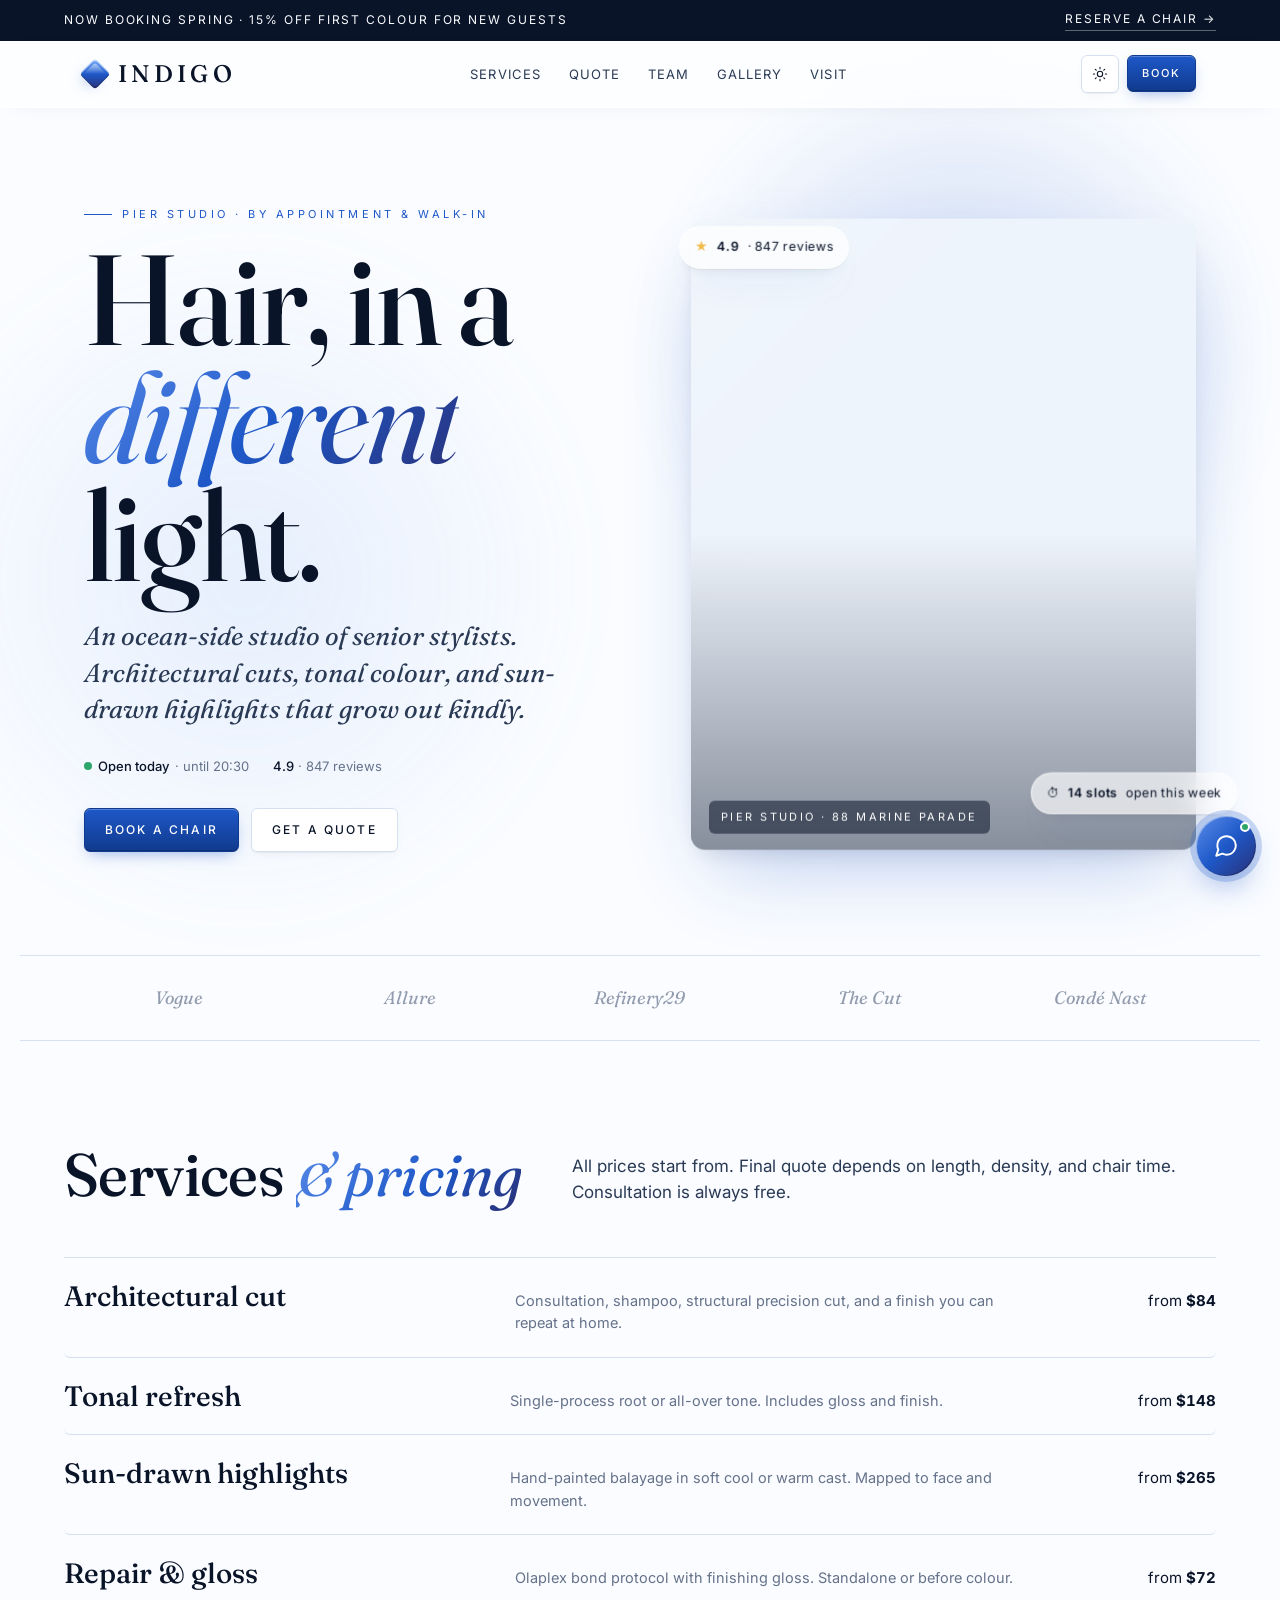
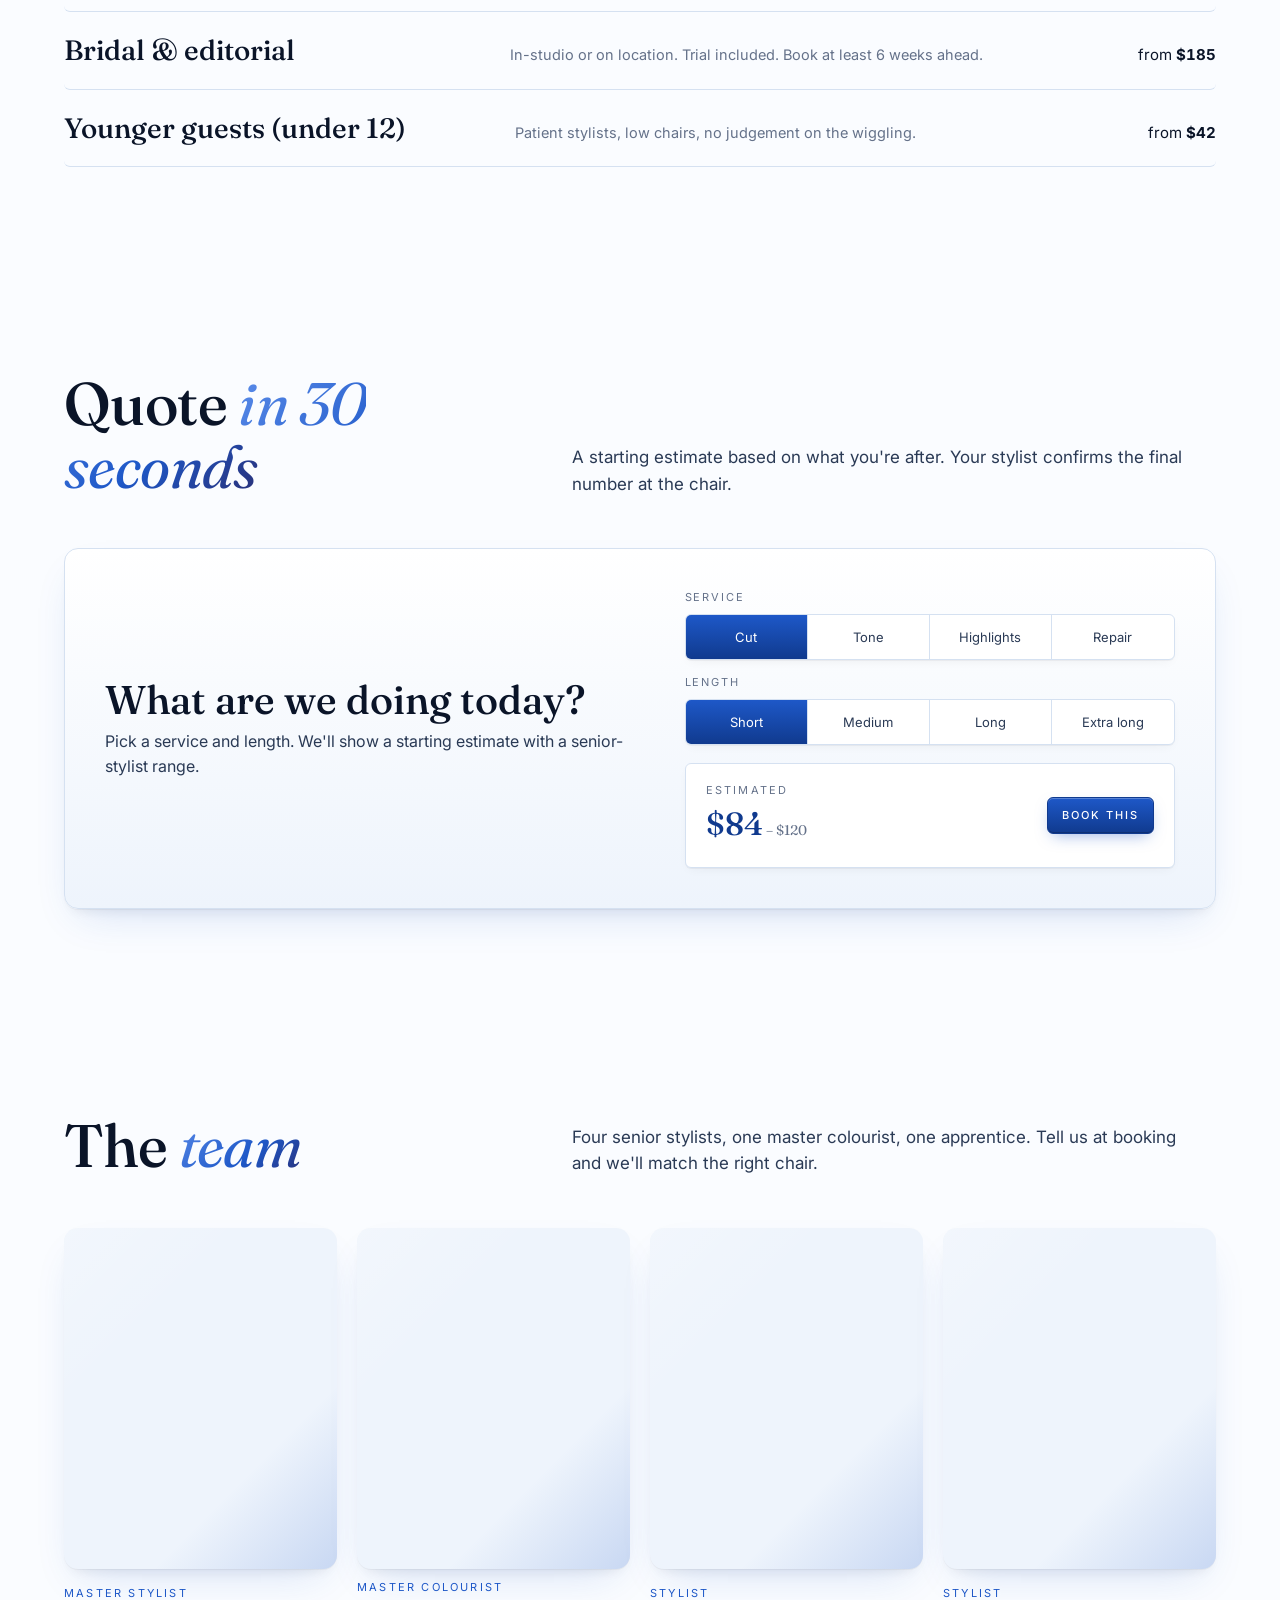
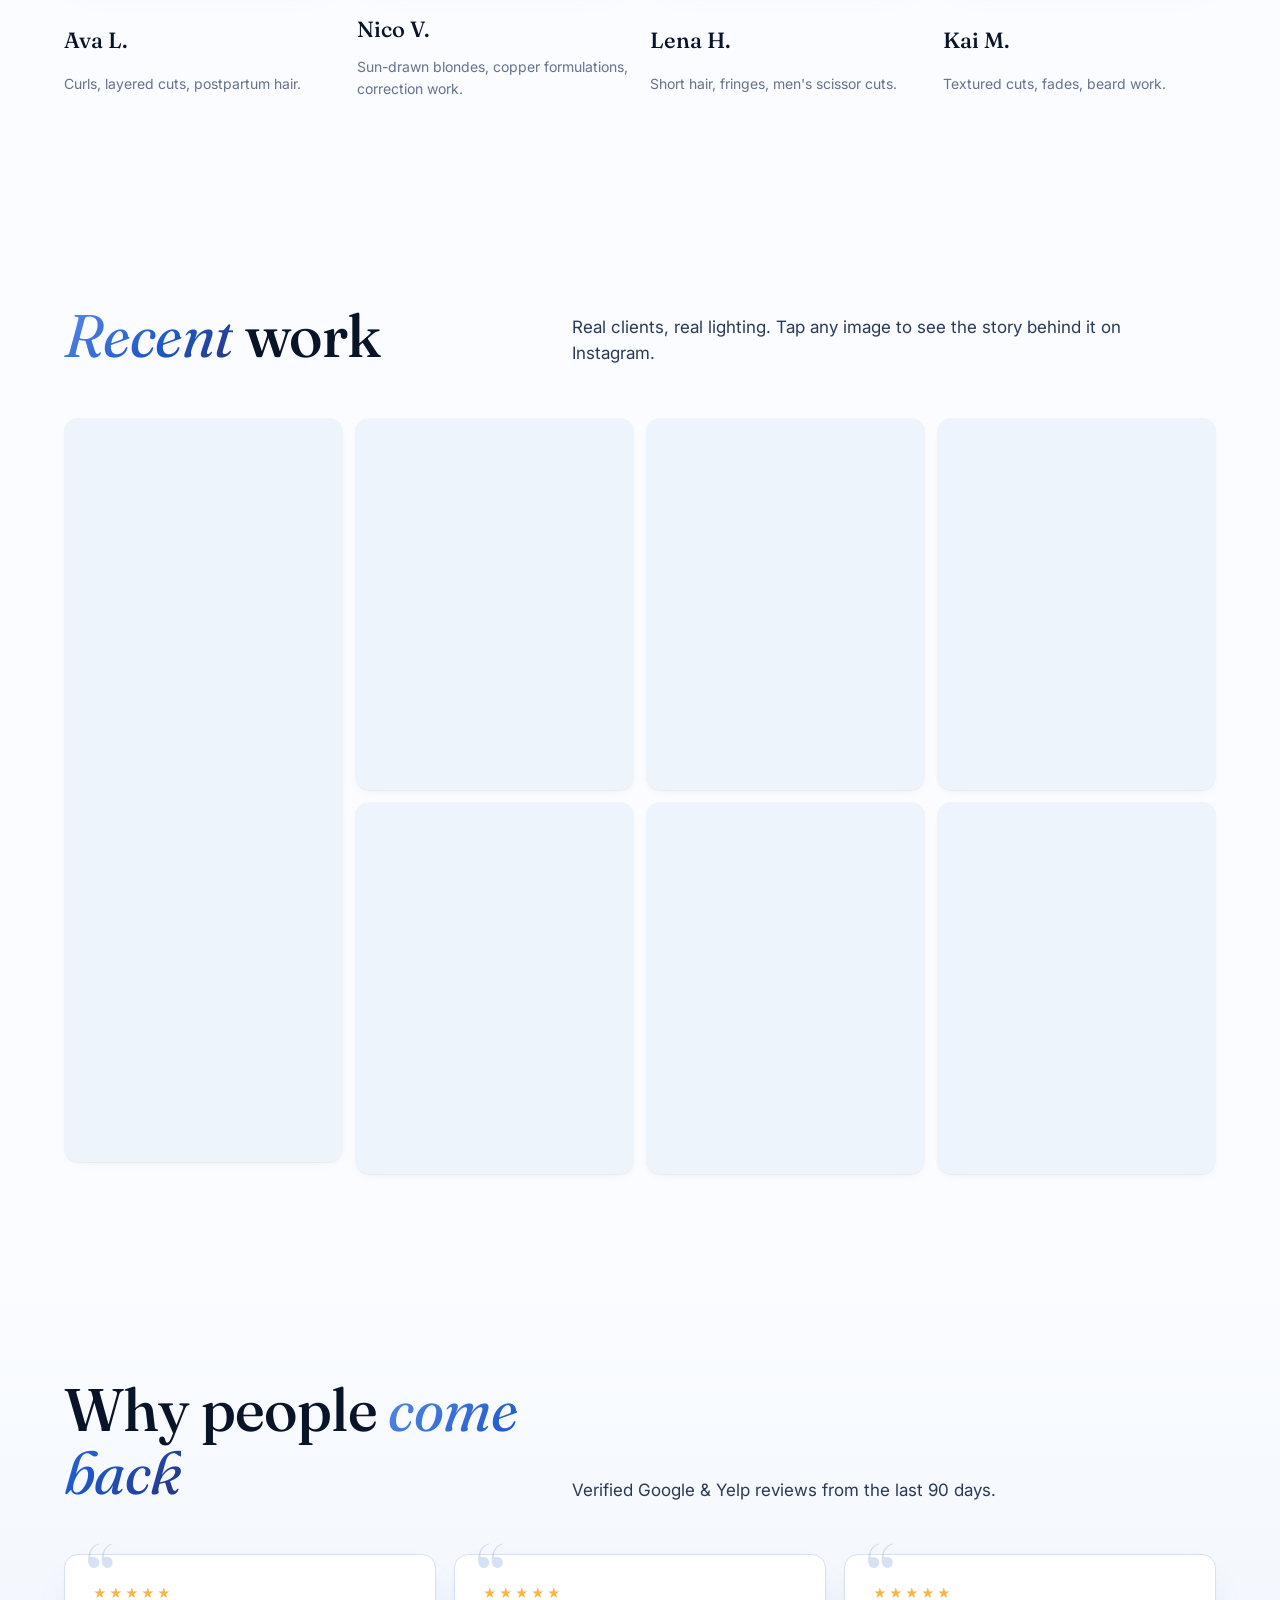
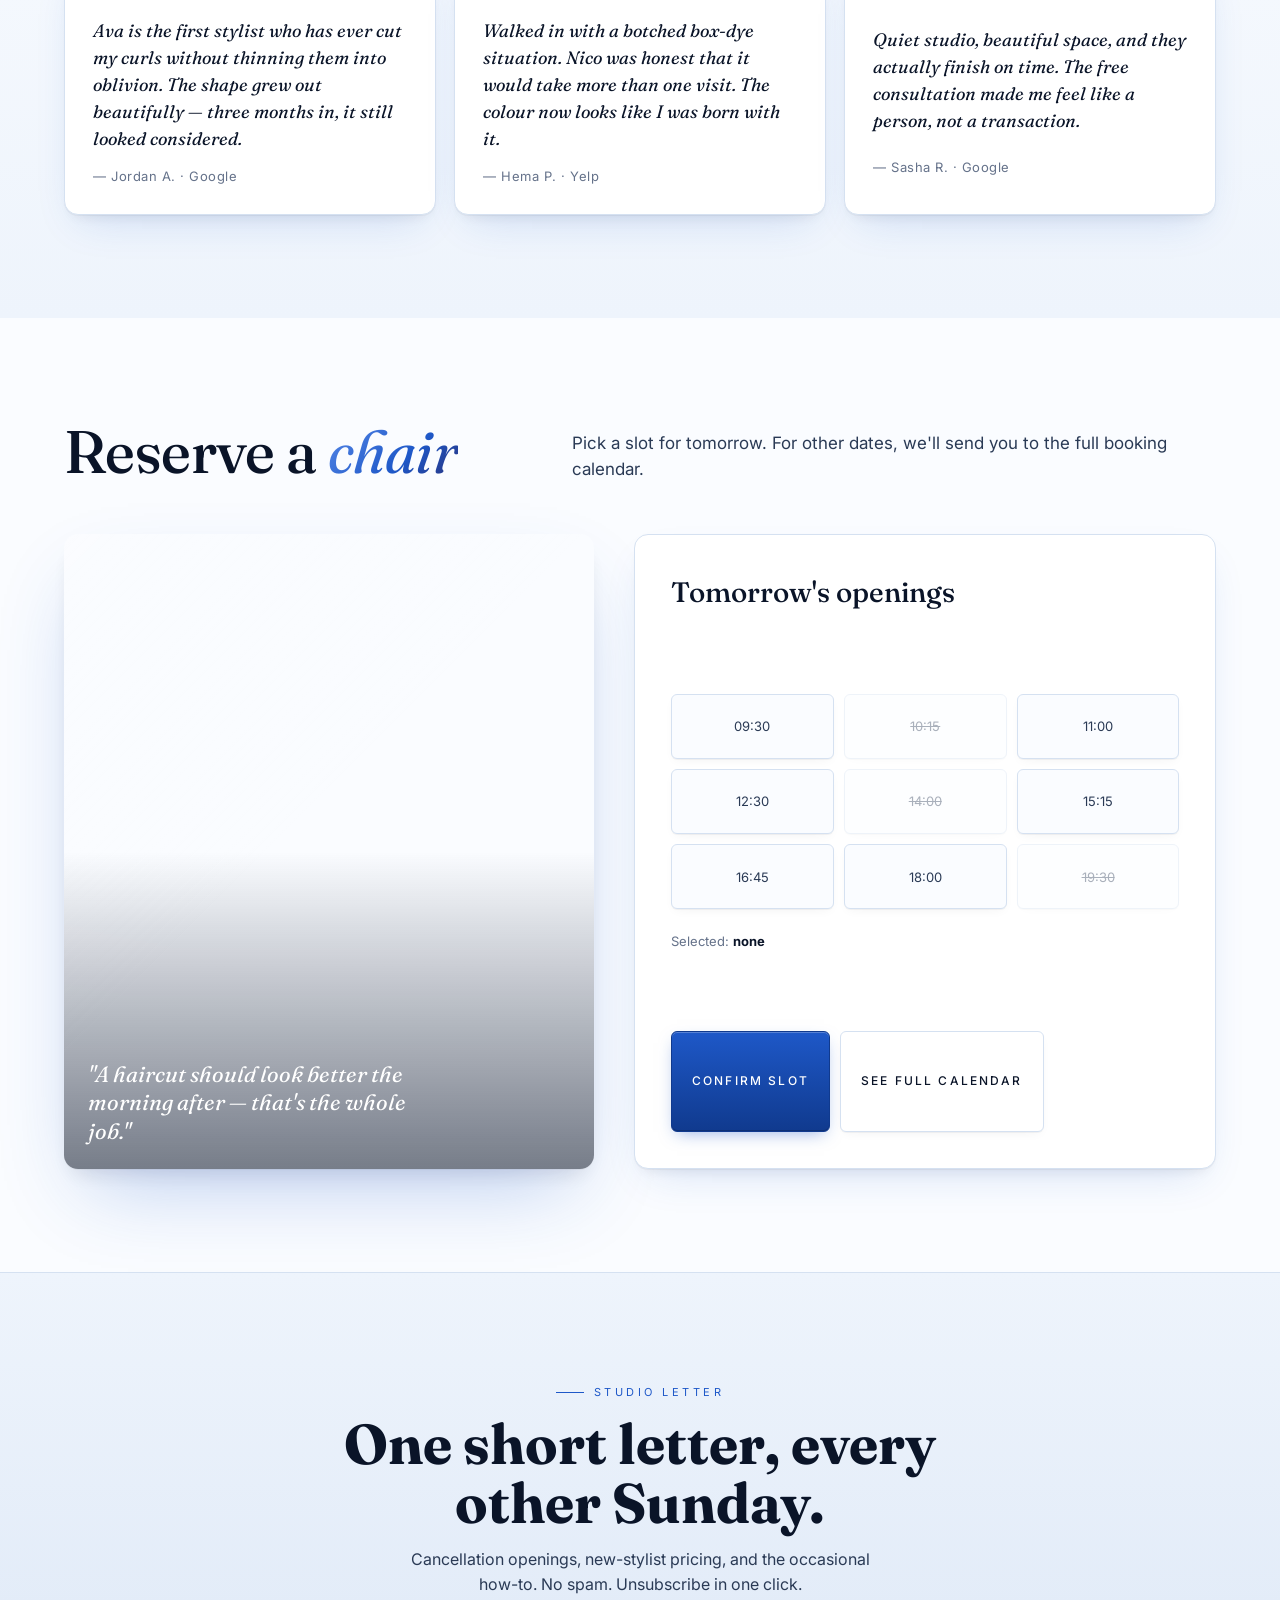
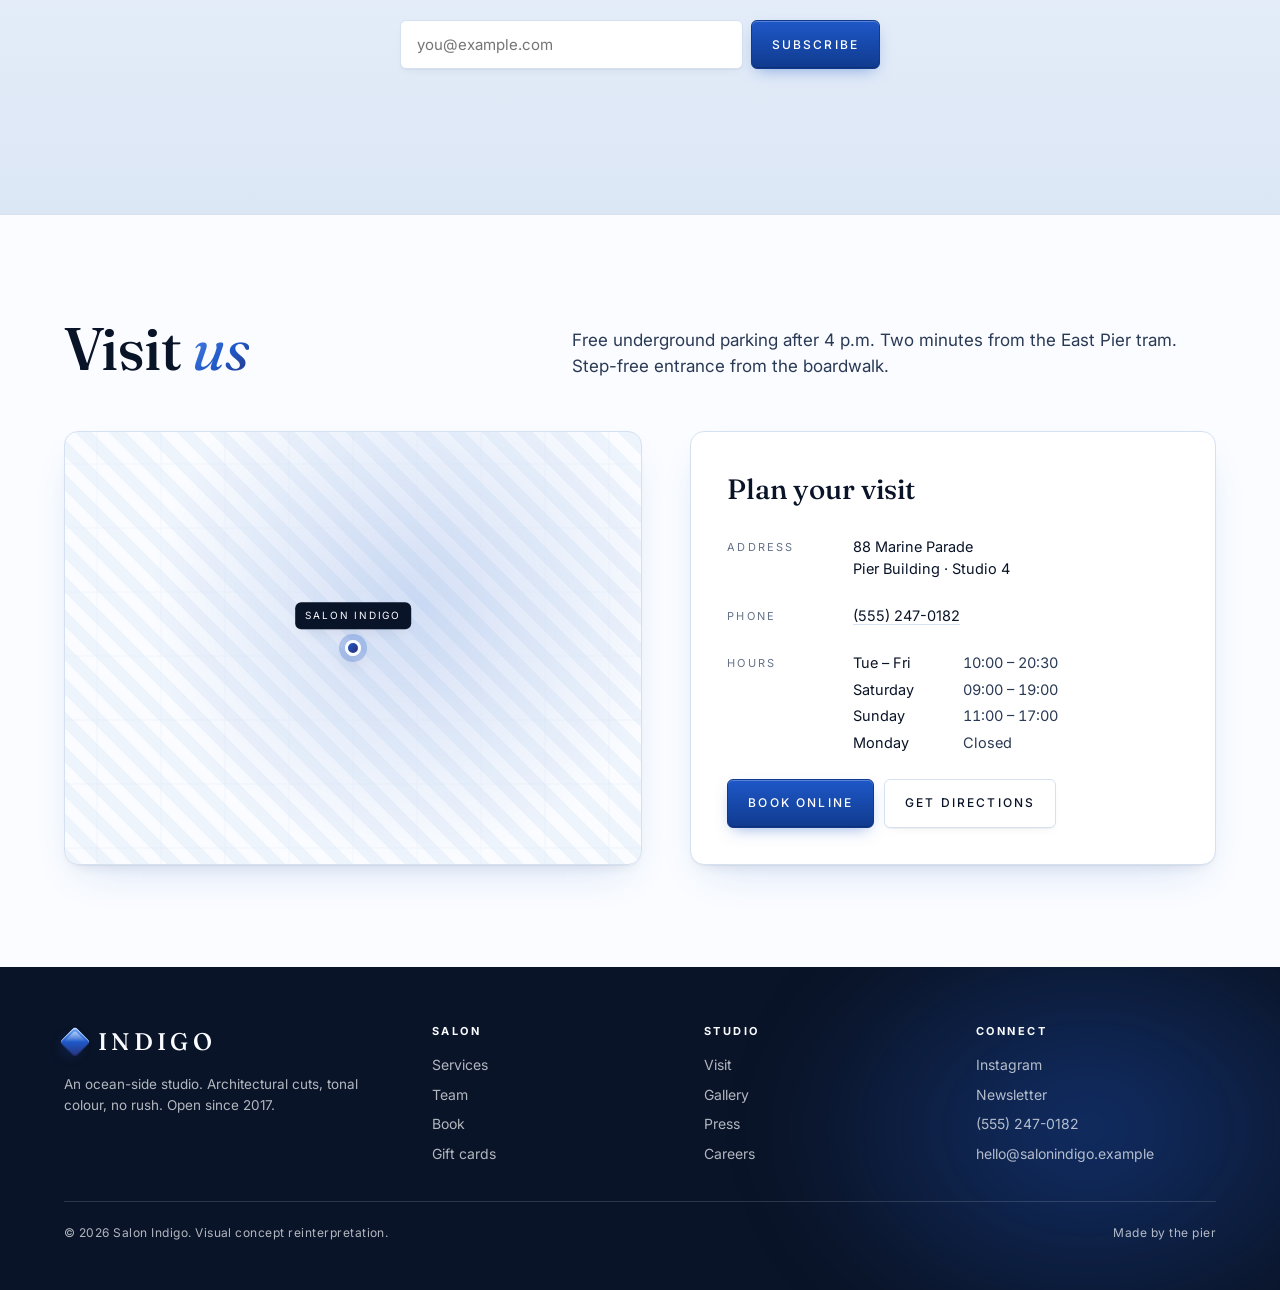
==== indigo.html @ 83c7841a "Add Salon Indigo white & blue theme with 3D effects New self-contained indigo.html with all-new cont" ====
<!doctype html>
<html lang="en" data-theme="light">
<head>
<meta charset="utf-8" />
<meta name="viewport" content="width=device-width,initial-scale=1,viewport-fit=cover" />
<meta name="theme-color" content="#FAFCFF" />
<title>Salon Indigo — Hair, in a different light</title>
<meta name="description" content="Salon Indigo. Architectural cuts, tonal colour, sun-drawn highlights. By the pier." />
<link rel="preconnect" href="https://fonts.googleapis.com">
<link rel="preconnect" href="https://fonts.gstatic.com" crossorigin>
<link href="https://fonts.googleapis.com/css2?family=Fraunces:ital,opsz,wght@0,9..144,400;0,9..144,500;0,9..144,600;1,9..144,400&family=Inter:wght@400;500;600&display=swap" rel="stylesheet">
<style>
  :root {
    --bg: #FAFCFF;
    --bg-2: #EEF4FC;
    --bg-3: #DCE7F6;
    --line: #D5E1F1;
    --ink: #0A1428;
    --ink-2: #2A3A55;
    --muted: #65728A;
    --blue: #1E58C8;
    --blue-2: #103A8E;
    --blue-soft: #C6D8F5;
    --indigo: #2A2F75;
    --surface: #FFFFFF;
    --glass: rgba(255,255,255,0.65);
    --glass-line: rgba(255,255,255,0.7);
    --shadow-1: 0 1px 0 rgba(10,20,40,0.04), 0 4px 12px -4px rgba(10,20,40,0.06);
    --shadow-2: 0 1px 0 rgba(10,20,40,0.04), 0 18px 40px -16px rgba(30,88,200,0.18), 0 8px 16px -8px rgba(10,20,40,0.10);
    --shadow-3: 0 1px 0 rgba(10,20,40,0.04), 0 36px 80px -24px rgba(30,88,200,0.30), 0 12px 24px -10px rgba(10,20,40,0.14);
    --radius: 6px;
    --radius-lg: 14px;
    --max: 1240px;
    --pad: clamp(20px, 5vw, 64px);
    --serif: "Fraunces", "Times New Roman", serif;
    --sans: "Inter", system-ui, -apple-system, "Segoe UI", sans-serif;
    --t-fast: 180ms cubic-bezier(.2,.7,.3,1);
    --t-med: 320ms cubic-bezier(.2,.7,.3,1);
    --t-slow: 600ms cubic-bezier(.2,.7,.3,1);
  }
  [data-theme="dark"] {
    --bg: #050912;
    --bg-2: #0B132A;
    --bg-3: #131F3F;
    --line: #1F2C4A;
    --ink: #EEF3FB;
    --ink-2: #B6C3DA;
    --muted: #7B89A6;
    --blue: #6FA0F2;
    --blue-2: #3A78D9;
    --blue-soft: #1D2C53;
    --indigo: #8E97D6;
    --surface: #0E1730;
    --glass: rgba(20,30,55,0.55);
    --glass-line: rgba(140,170,220,0.18);
    --shadow-2: 0 1px 0 rgba(0,0,0,0.5), 0 18px 40px -16px rgba(0,0,0,0.6);
    --shadow-3: 0 1px 0 rgba(0,0,0,0.5), 0 36px 80px -24px rgba(0,0,0,0.7);
  }
  * { box-sizing: border-box; }
  html { -webkit-text-size-adjust: 100%; scroll-behavior: smooth; }
  body {
    margin: 0;
    background: var(--bg);
    color: var(--ink);
    font-family: var(--sans);
    font-size: 16px;
    line-height: 1.55;
    -webkit-font-smoothing: antialiased;
    text-rendering: optimizeLegibility;
    transition: background var(--t-med), color var(--t-med);
    padding-bottom: env(safe-area-inset-bottom);
    overflow-x: clip;
  }
  img { max-width: 100%; display: block; }
  a { color: inherit; text-decoration: none; }
  button { font: inherit; cursor: pointer; }
  ::selection { background: var(--blue-soft); color: var(--ink); }

  /* —— Ambient blue glow background —— */
  body::before {
    content: "";
    position: fixed; inset: -10vh -10vw auto auto;
    width: 70vw; height: 70vw; max-width: 900px; max-height: 900px;
    background: radial-gradient(closest-side, rgba(30,88,200,0.22), transparent 70%);
    filter: blur(20px);
    z-index: -1;
    pointer-events: none;
    animation: float 18s ease-in-out infinite alternate;
  }
  body::after {
    content: "";
    position: fixed; left: -20vw; bottom: -20vh;
    width: 80vw; height: 80vw; max-width: 1000px; max-height: 1000px;
    background: radial-gradient(closest-side, rgba(110,160,242,0.14), transparent 70%);
    filter: blur(30px);
    z-index: -1;
    pointer-events: none;
    animation: float 24s ease-in-out infinite alternate-reverse;
  }
  @keyframes float {
    0%   { transform: translate3d(0,0,0) scale(1); }
    100% { transform: translate3d(-4vw, 4vh, 0) scale(1.08); }
  }

  /* —— Marquee bar —— */
  .bar {
    background: var(--ink); color: var(--bg);
    font-size: 12px; letter-spacing: 0.16em; text-transform: uppercase;
    padding: 10px var(--pad);
    display: flex; align-items: center; justify-content: space-between; gap: 16px;
  }
  .bar a { border-bottom: 1px solid color-mix(in oklab, var(--bg) 35%, transparent); padding-bottom: 1px; }
  .hide-sm { display: none; }
  @media (min-width: 720px) { .hide-sm { display: inline; } }

  /* —— Glass nav —— */
  .nav {
    position: sticky; top: 0; z-index: 60;
    background: var(--glass);
    backdrop-filter: saturate(160%) blur(16px);
    -webkit-backdrop-filter: saturate(160%) blur(16px);
    border-bottom: 1px solid var(--glass-line);
    box-shadow: 0 1px 0 rgba(255,255,255,0.4) inset, 0 4px 24px -16px rgba(10,20,40,0.18);
  }
  .nav-inner {
    max-width: var(--max); margin: 0 auto;
    padding: 14px var(--pad);
    display: flex; align-items: center; justify-content: space-between; gap: 16px;
  }
  .logo {
    display: inline-flex; align-items: center; gap: 12px;
    font-family: var(--serif);
    font-weight: 500;
    font-size: 24px;
    letter-spacing: 0.18em;
  }
  .logo .gem {
    width: 22px; height: 22px;
    border-radius: 4px;
    background:
      linear-gradient(135deg, #7AB0FF 0%, #1E58C8 50%, #2A2F75 100%);
    box-shadow:
      inset 1px 1px 0 rgba(255,255,255,0.6),
      inset -1px -1px 0 rgba(0,0,0,0.25),
      0 6px 14px -6px rgba(30,88,200,0.6);
    transform: rotate(45deg);
    position: relative;
  }
  .logo .gem::before {
    content: "";
    position: absolute; inset: 3px;
    border-radius: 2px;
    background: linear-gradient(135deg, rgba(255,255,255,0.55), transparent 50%);
  }
  .nav ul { display: none; list-style: none; gap: 28px; margin: 0; padding: 0; }
  .nav ul a {
    font-size: 13px; letter-spacing: 0.08em; text-transform: uppercase;
    color: var(--ink-2); padding: 4px 0;
    border-bottom: 1px solid transparent;
    transition: color var(--t-fast), border-color var(--t-fast);
  }
  .nav ul a:hover { color: var(--blue); border-bottom-color: var(--blue); }
  @media (min-width: 940px) { .nav ul { display: flex; } }
  .nav-actions { display: flex; align-items: center; gap: 8px; }

  .btn {
    position: relative;
    display: inline-flex; align-items: center; justify-content: center; gap: 8px;
    padding: 12px 20px;
    border: 1px solid var(--blue-2);
    background: linear-gradient(180deg, var(--blue) 0%, var(--blue-2) 100%);
    color: #fff;
    font-size: 12px; letter-spacing: 0.18em; text-transform: uppercase; font-weight: 500;
    border-radius: var(--radius);
    box-shadow:
      inset 0 1px 0 rgba(255,255,255,0.25),
      inset 0 -1px 0 rgba(0,0,0,0.18),
      0 6px 16px -6px rgba(30,88,200,0.5);
    transition: transform var(--t-fast), box-shadow var(--t-fast), background var(--t-fast);
    transform: translateZ(0);
  }
  .btn:hover {
    transform: translateY(-1px);
    box-shadow:
      inset 0 1px 0 rgba(255,255,255,0.3),
      inset 0 -1px 0 rgba(0,0,0,0.18),
      0 10px 22px -8px rgba(30,88,200,0.6);
  }
  .btn:active { transform: translateY(1px); box-shadow: inset 0 2px 4px rgba(0,0,0,0.18); }
  .btn.ghost {
    background: var(--surface); color: var(--ink);
    border-color: var(--line);
    box-shadow: var(--shadow-1);
  }
  .btn.ghost:hover { border-color: var(--blue); color: var(--blue); }
  .btn.small { padding: 9px 14px; font-size: 11px; }
  .btn.icon { padding: 9px; aspect-ratio: 1; min-width: 38px; }

  /* —— Hero —— */
  .hero {
    max-width: var(--max); margin: 0 auto;
    padding: clamp(36px, 7vw, 96px) var(--pad) clamp(56px, 8vw, 112px);
    display: grid; gap: clamp(24px, 4vw, 56px);
    grid-template-columns: 1fr;
    perspective: 1400px;
  }
  @media (min-width: 980px) { .hero { grid-template-columns: 1.1fr 1fr; align-items: end; } }
  .eyebrow {
    font-size: 11px; letter-spacing: 0.32em; text-transform: uppercase;
    color: var(--blue);
    display: inline-flex; align-items: center; gap: 10px;
  }
  .eyebrow::before { content: ""; width: 28px; height: 1px; background: var(--blue); }
  .h-title {
    font-family: var(--serif); font-weight: 500;
    font-size: clamp(54px, 10vw, 132px);
    line-height: 0.92; letter-spacing: -0.015em;
    margin: 18px 0 0;
  }
  .h-title em {
    font-style: italic; font-weight: 400;
    background: linear-gradient(135deg, #5C8DEA 0%, #1E58C8 50%, #2A2F75 100%);
    -webkit-background-clip: text; background-clip: text;
    color: transparent;
    font-variation-settings: "opsz" 144;
  }
  .h-lede {
    margin-top: 24px;
    font-family: var(--serif); font-style: italic;
    font-size: clamp(20px, 2.4vw, 26px);
    line-height: 1.4; color: var(--ink-2);
    max-width: 32ch;
  }
  .h-meta {
    margin-top: 28px;
    display: flex; flex-wrap: wrap; gap: 12px 24px;
    font-size: 13px; color: var(--muted);
  }
  .h-meta b { color: var(--ink); font-weight: 500; }
  .h-meta .live { display: inline-flex; align-items: center; gap: 6px; }
  .h-meta .live .pulse {
    width: 8px; height: 8px; border-radius: 50%; background: #2EA56B;
    animation: pulse 1.6s infinite;
  }
  @keyframes pulse { 0%{box-shadow:0 0 0 0 rgba(46,165,107,0.5);} 70%{box-shadow:0 0 0 10px rgba(46,165,107,0);} 100%{box-shadow:0 0 0 0 rgba(46,165,107,0);} }

  .h-cta { margin-top: 32px; display: flex; flex-wrap: wrap; gap: 12px; }

  /* Hero image: 3D parallax + tilt */
  .hero-stage {
    position: relative;
    transform-style: preserve-3d;
    will-change: transform;
  }
  .hero-image {
    aspect-ratio: 4/5;
    background:
      linear-gradient(180deg, transparent 50%, rgba(10,20,40,0.45) 100%),
      url("https://images.unsplash.com/photo-1616394584738-fc6e612e71b9?auto=format&fit=crop&w=1200&q=80") center/cover no-repeat,
      var(--bg-2);
    border-radius: var(--radius-lg);
    position: relative; overflow: hidden;
    box-shadow: var(--shadow-3);
    transform: translateZ(0);
  }
  .hero-image::after {
    content: "";
    position: absolute; inset: 0;
    background: linear-gradient(135deg, rgba(255,255,255,0.18) 0%, transparent 35%);
    pointer-events: none;
  }
  .hero-image .stamp {
    position: absolute; left: 18px; bottom: 16px;
    color: #fff;
    font-size: 11px; letter-spacing: 0.22em; text-transform: uppercase;
    background: rgba(10,20,40,0.55); padding: 8px 12px; border-radius: var(--radius);
    backdrop-filter: blur(6px); -webkit-backdrop-filter: blur(6px);
  }
  /* floating depth chips */
  .float-chip {
    position: absolute;
    padding: 10px 14px;
    border-radius: 999px;
    background: var(--glass);
    backdrop-filter: blur(14px); -webkit-backdrop-filter: blur(14px);
    border: 1px solid var(--glass-line);
    box-shadow: var(--shadow-2);
    font-size: 12px; letter-spacing: 0.04em; color: var(--ink);
    display: inline-flex; align-items: center; gap: 8px;
    transform: translateZ(60px);
  }
  .float-chip.tl { top: 18px; left: -14px; }
  .float-chip.br { bottom: 50px; right: -16px; }
  .float-chip .star { color: #F2B948; }
  .float-chip b { font-weight: 600; }

  /* —— Section —— */
  section { padding: clamp(64px, 8vw, 120px) var(--pad); }
  .section-head {
    max-width: var(--max); margin: 0 auto clamp(28px, 4vw, 56px);
    display: grid; gap: 16px;
  }
  @media (min-width: 880px) {
    .section-head { grid-template-columns: 1fr 1.4fr; align-items: end; gap: 48px; }
  }
  .section-title {
    font-family: var(--serif); font-weight: 500;
    font-size: clamp(34px, 5vw, 60px);
    line-height: 1.04; letter-spacing: -0.01em; margin: 0;
  }
  .section-title em {
    font-style: italic; font-weight: 400;
    background: linear-gradient(135deg, #5C8DEA, #1E58C8 60%, #2A2F75);
    -webkit-background-clip: text; background-clip: text; color: transparent;
  }
  .section-lede { color: var(--ink-2); font-size: 17px; max-width: 56ch; margin: 0; }

  /* —— Press —— */
  .press {
    max-width: var(--max); margin: 0 auto;
    padding: 28px var(--pad);
    display: grid; gap: 20px 40px;
    grid-template-columns: repeat(auto-fit, minmax(110px, 1fr));
    align-items: center;
    border-top: 1px solid var(--line);
    border-bottom: 1px solid var(--line);
    color: var(--muted);
    font-family: var(--serif);
    font-style: italic;
    font-size: 18px;
  }
  .press span { text-align: center; opacity: 0.7; }

  /* —— Services —— */
  .services-list {
    max-width: var(--max); margin: 0 auto;
    border-top: 1px solid var(--line);
  }
  .service {
    display: grid;
    grid-template-columns: 1fr auto;
    gap: 6px 24px;
    align-items: baseline;
    padding: 22px 0;
    border-bottom: 1px solid var(--line);
    transition: padding-left var(--t-med), background var(--t-med);
    border-radius: var(--radius);
  }
  .service:hover { padding-left: 16px; background: linear-gradient(90deg, var(--bg-2), transparent 60%); }
  @media (min-width: 720px) {
    .service { grid-template-columns: 1.4fr 2fr auto; }
  }
  .service-name {
    font-family: var(--serif);
    font-size: clamp(22px, 2.4vw, 28px);
    font-weight: 500; line-height: 1.15; margin: 0;
  }
  .service-desc { color: var(--muted); font-size: 14.5px; grid-column: 1 / -1; margin: 0; }
  @media (min-width: 720px) { .service-desc { grid-column: auto; max-width: 56ch; } }
  .service-price { font-feature-settings: "tnum" 1; font-size: 15px; white-space: nowrap; }
  .service-price small { color: var(--muted); font-weight: 400; }

  /* —— Estimator —— */
  .estimator {
    max-width: var(--max); margin: 0 auto;
    background: linear-gradient(180deg, var(--surface), var(--bg-2));
    border: 1px solid var(--line);
    border-radius: var(--radius-lg);
    padding: clamp(24px, 4vw, 40px);
    display: grid; gap: 24px;
    grid-template-columns: 1fr;
    box-shadow: var(--shadow-2);
    transform-style: preserve-3d;
  }
  @media (min-width: 880px) { .estimator { grid-template-columns: 1.1fr 1fr; align-items: center; gap: 40px; } }
  .estimator h3 {
    font-family: var(--serif); font-weight: 500;
    font-size: clamp(28px, 3.4vw, 40px); line-height: 1.05; margin: 0 0 8px;
  }
  .estimator p { color: var(--ink-2); margin: 0; }
  .est-form { display: grid; gap: 14px; }
  .field { display: grid; gap: 8px; }
  .field label { font-size: 11px; letter-spacing: 0.18em; text-transform: uppercase; color: var(--muted); }
  .seg {
    display: grid; grid-auto-flow: column; grid-auto-columns: 1fr;
    border: 1px solid var(--line); border-radius: var(--radius);
    overflow: hidden; background: var(--surface);
    box-shadow: var(--shadow-1);
  }
  .seg button {
    background: transparent; border: 0; padding: 12px 8px;
    font-size: 13px; color: var(--ink-2);
    border-right: 1px solid var(--line);
    transition: background var(--t-fast), color var(--t-fast);
  }
  .seg button:last-child { border-right: 0; }
  .seg button[aria-pressed="true"] {
    background: linear-gradient(180deg, var(--blue), var(--blue-2));
    color: #fff;
  }
  .est-out {
    background: var(--surface);
    border: 1px solid var(--line);
    border-radius: var(--radius);
    padding: 18px 20px;
    display: flex; align-items: center; justify-content: space-between; gap: 16px;
    margin-top: 4px;
    box-shadow: var(--shadow-1);
  }
  .est-out .label { font-size: 11px; letter-spacing: 0.2em; text-transform: uppercase; color: var(--muted); }
  .est-out .price { font-family: var(--serif); font-size: 32px; font-weight: 500; color: var(--blue-2); }
  .est-out .price small { font-size: 14px; color: var(--muted); font-weight: 400; }

  /* —— Team —— */
  .team-grid {
    max-width: var(--max); margin: 0 auto;
    display: grid; gap: 20px;
    grid-template-columns: repeat(auto-fit, minmax(220px, 1fr));
    perspective: 1200px;
  }
  .stylist {
    display: grid; gap: 10px;
    transform-style: preserve-3d;
    transition: transform var(--t-med);
  }
  .stylist-photo {
    aspect-ratio: 4/5;
    background-color: var(--bg-2);
    background-size: cover; background-position: center;
    border-radius: var(--radius-lg);
    box-shadow: var(--shadow-2);
    position: relative;
    overflow: hidden;
  }
  .stylist-photo::after {
    content: "";
    position: absolute; inset: 0;
    background: linear-gradient(135deg, rgba(255,255,255,0.25) 0%, transparent 30%, transparent 70%, rgba(30,88,200,0.18) 100%);
    pointer-events: none;
    transition: opacity var(--t-med);
  }
  .stylist:hover .stylist-photo { box-shadow: var(--shadow-3); }
  .stylist h3 { font-family: var(--serif); font-weight: 500; font-size: 22px; margin: 6px 0 0; }
  .stylist .role { color: var(--blue); font-size: 11px; letter-spacing: 0.2em; text-transform: uppercase; }
  .stylist p { color: var(--muted); font-size: 14px; margin: 0; }

  /* —— Gallery —— */
  .gallery {
    max-width: var(--max); margin: 0 auto;
    display: grid; gap: 12px;
    grid-template-columns: repeat(2, 1fr);
    perspective: 1200px;
  }
  @media (min-width: 720px) { .gallery { grid-template-columns: repeat(4, 1fr); } }
  .g-item {
    aspect-ratio: 3/4;
    background-color: var(--bg-2);
    background-size: cover; background-position: center;
    border-radius: var(--radius-lg);
    overflow: hidden;
    box-shadow: var(--shadow-1);
    transition: transform var(--t-med), box-shadow var(--t-med);
    position: relative;
  }
  .g-item::after {
    content: "";
    position: absolute; inset: 0;
    background: linear-gradient(180deg, transparent 60%, rgba(10,20,40,0.35) 100%);
    opacity: 0; transition: opacity var(--t-med);
  }
  .g-item:hover { transform: translateY(-4px) rotateX(2deg); box-shadow: var(--shadow-3); }
  .g-item:hover::after { opacity: 1; }
  .g-item.tall { grid-row: span 2; aspect-ratio: 3/8; }

  /* —— Reviews —— */
  .testimonials { background: linear-gradient(180deg, var(--bg) 0%, var(--bg-2) 100%); }
  .reviews {
    max-width: var(--max); margin: 0 auto;
    display: grid; gap: 18px;
    grid-template-columns: repeat(auto-fit, minmax(280px, 1fr));
    perspective: 1200px;
  }
  .review {
    background: var(--surface);
    border: 1px solid var(--line);
    padding: 28px;
    border-radius: var(--radius-lg);
    display: grid; gap: 14px;
    box-shadow: var(--shadow-2);
    position: relative;
    transform-style: preserve-3d;
    transition: transform var(--t-med), box-shadow var(--t-med);
  }
  .review::before {
    content: "“";
    position: absolute; top: -20px; left: 22px;
    font-family: var(--serif);
    font-size: 100px; line-height: 1;
    color: var(--blue); opacity: 0.18;
  }
  .review:hover { transform: translateY(-4px); box-shadow: var(--shadow-3); }
  .review .stars { color: #F2B948; letter-spacing: 2px; font-size: 13px; }
  .review blockquote {
    font-family: var(--serif); font-style: italic;
    font-size: 18px; line-height: 1.5;
    margin: 0; color: var(--ink);
  }
  .review cite { color: var(--muted); font-style: normal; font-size: 13px; letter-spacing: 0.04em; }

  /* —— Booking —— */
  .booking {
    max-width: var(--max); margin: 0 auto;
    display: grid; gap: clamp(24px, 4vw, 40px);
    grid-template-columns: 1fr;
    perspective: 1200px;
  }
  @media (min-width: 880px) { .booking { grid-template-columns: 1fr 1.1fr; } }
  .booking-card { background: var(--surface); border: 1px solid var(--line); border-radius: var(--radius-lg); }
  .booking-image {
    aspect-ratio: 5/6;
    background:
      linear-gradient(180deg, transparent 50%, rgba(10,20,40,0.55) 100%),
      url("https://images.unsplash.com/photo-1633681926022-84c23e8cb2d6?auto=format&fit=crop&w=1000&q=80") center/cover no-repeat;
    display: flex; align-items: flex-end; padding: 24px; color: #fff;
    border-radius: var(--radius-lg);
    box-shadow: var(--shadow-3);
    position: relative;
    overflow: hidden;
  }
  .booking-image::after {
    content: "";
    position: absolute; inset: 0;
    background: linear-gradient(135deg, rgba(255,255,255,0.18), transparent 45%);
    pointer-events: none;
  }
  .booking-image em {
    font-family: var(--serif);
    font-size: 22px; line-height: 1.3;
    font-style: italic;
    max-width: 24ch;
    position: relative;
  }
  .booking-card { padding: clamp(24px, 4vw, 36px); display: grid; gap: 22px; box-shadow: var(--shadow-2); }
  .booking-card h3 { font-family: var(--serif); font-weight: 500; font-size: 28px; margin: 0; }
  .slots { display: grid; gap: 10px; grid-template-columns: repeat(3, 1fr); }
  .slot {
    border: 1px solid var(--line);
    background: var(--bg);
    padding: 12px 8px;
    font-size: 13px;
    border-radius: var(--radius);
    text-align: center;
    color: var(--ink-2);
    transition: background var(--t-fast), color var(--t-fast), border-color var(--t-fast), transform var(--t-fast);
    box-shadow: var(--shadow-1);
  }
  .slot:not(:disabled):hover { transform: translateY(-1px); border-color: var(--blue); color: var(--blue); }
  .slot[aria-pressed="true"] {
    background: linear-gradient(180deg, var(--blue), var(--blue-2));
    color: #fff; border-color: var(--blue-2);
    box-shadow: 0 8px 18px -8px rgba(30,88,200,0.5);
  }
  .slot:disabled { opacity: 0.4; cursor: not-allowed; text-decoration: line-through; }

  /* —— Newsletter —— */
  .newsletter {
    background: linear-gradient(180deg, var(--bg-2), var(--bg-3));
    border-top: 1px solid var(--line);
    border-bottom: 1px solid var(--line);
  }
  .nl-inner { max-width: 720px; margin: 0 auto; text-align: center; }
  .nl-inner h2 {
    font-family: var(--serif);
    font-size: clamp(34px, 5vw, 56px);
    line-height: 1.05;
    margin: 0 auto 14px;
    max-width: 18ch;
  }
  .nl-inner p { color: var(--ink-2); margin: 0 auto 24px; max-width: 48ch; }
  .nl-form { display: grid; gap: 8px; grid-template-columns: 1fr; max-width: 480px; margin: 0 auto; }
  @media (min-width: 600px) { .nl-form { grid-template-columns: 1fr auto; } }
  .nl-form input {
    background: var(--surface);
    border: 1px solid var(--line); color: var(--ink);
    padding: 14px 16px; border-radius: var(--radius);
    font-size: 15px; font-family: inherit;
    box-shadow: var(--shadow-1);
  }
  .nl-form input:focus { outline: 2px solid var(--blue); outline-offset: 2px; border-color: var(--blue); }
  .nl-msg { font-size: 13px; color: var(--muted); margin-top: 10px; min-height: 1.4em; }
  .nl-msg.ok { color: #2EA56B; }
  .nl-msg.err { color: #C7464F; }

  /* —— Visit —— */
  .visit-grid {
    max-width: var(--max); margin: 0 auto;
    display: grid; gap: clamp(24px, 4vw, 48px);
    grid-template-columns: 1fr;
  }
  @media (min-width: 880px) { .visit-grid { grid-template-columns: 1.1fr 1fr; } }
  .map {
    aspect-ratio: 4/3;
    background:
      radial-gradient(circle at 60% 40%, color-mix(in oklab, var(--blue) 18%, transparent), transparent 60%),
      repeating-linear-gradient(45deg, var(--bg-2) 0 12px, var(--bg) 12px 24px);
    border: 1px solid var(--line);
    border-radius: var(--radius-lg);
    position: relative; overflow: hidden;
    box-shadow: var(--shadow-2);
  }
  .map::before {
    content: ""; position: absolute; inset: 0;
    background-image: linear-gradient(transparent 49%, var(--line) 50%, transparent 51%),
                      linear-gradient(90deg, transparent 49%, var(--line) 50%, transparent 51%);
    background-size: 64px 64px; opacity: 0.5;
  }
  .map .pin {
    position: absolute; left: 50%; top: 50%;
    width: 16px; height: 16px;
    background: linear-gradient(135deg, var(--blue), var(--indigo));
    border: 3px solid var(--bg);
    border-radius: 50%;
    transform: translate(-50%, -50%);
    box-shadow: 0 0 0 6px color-mix(in oklab, var(--blue) 25%, transparent), 0 8px 18px -4px rgba(10,20,40,0.4);
  }
  .map .label {
    position: absolute; left: 50%; top: 50%;
    transform: translate(-50%, calc(-50% - 32px));
    background: var(--ink); color: var(--bg);
    padding: 6px 10px;
    font-size: 10px; letter-spacing: 0.18em; text-transform: uppercase;
    border-radius: var(--radius);
    white-space: nowrap;
    box-shadow: var(--shadow-2);
  }
  .info-card {
    background: var(--surface);
    border: 1px solid var(--line);
    border-radius: var(--radius-lg);
    padding: clamp(24px, 4vw, 36px);
    display: grid; gap: 20px;
    box-shadow: var(--shadow-2);
  }
  .info-card h3 { font-family: var(--serif); font-weight: 500; font-size: 28px; margin: 0; }
  .info-row { display: grid; grid-template-columns: 110px 1fr; gap: 16px; align-items: start; font-size: 14.5px; margin: 0; }
  .info-row dt { color: var(--muted); font-size: 11px; letter-spacing: 0.2em; text-transform: uppercase; padding-top: 3px; }
  .info-row dd { margin: 0; color: var(--ink); }
  .hours { display: grid; gap: 4px; font-variant-numeric: tabular-nums; }
  .hours div { display: grid; grid-template-columns: 110px 1fr; }
  .hours span:last-child { color: var(--ink-2); }
  .actions { display: flex; flex-wrap: wrap; gap: 10px; }

  /* —— Footer —— */
  footer {
    background: var(--ink);
    color: color-mix(in oklab, var(--bg) 70%, transparent);
    padding: 56px var(--pad) calc(96px + env(safe-area-inset-bottom));
    position: relative;
    overflow: hidden;
  }
  footer::before {
    content: "";
    position: absolute; top: -50%; right: -20%;
    width: 70%; height: 200%;
    background: radial-gradient(closest-side, rgba(30,88,200,0.4), transparent 70%);
    filter: blur(40px);
    pointer-events: none;
  }
  @media (min-width: 940px) { footer { padding-bottom: 48px; } }
  .foot-inner { max-width: var(--max); margin: 0 auto; display: grid; gap: 32px; grid-template-columns: 1fr; position: relative; }
  @media (min-width: 720px) { .foot-inner { grid-template-columns: 1.4fr 1fr 1fr 1fr; } }
  footer h4 { color: var(--bg); font-size: 11px; letter-spacing: 0.22em; text-transform: uppercase; margin: 0 0 14px; }
  footer ul { list-style: none; padding: 0; margin: 0; display: grid; gap: 8px; font-size: 14px; }
  footer a:hover { color: var(--bg); }
  .foot-brand .logo { color: var(--bg); }
  .foot-bottom {
    max-width: var(--max); margin: 36px auto 0;
    padding-top: 22px;
    border-top: 1px solid color-mix(in oklab, var(--bg) 14%, transparent);
    display: flex; justify-content: space-between; flex-wrap: wrap; gap: 12px;
    font-size: 12px; letter-spacing: 0.04em;
    position: relative;
  }

  /* —— Mobile bottom bar —— */
  .mob-bar {
    position: fixed; left: 0; right: 0; bottom: 0; z-index: 50;
    display: grid; grid-template-columns: 1fr 1fr 1fr;
    background: var(--glass);
    backdrop-filter: blur(16px);
    -webkit-backdrop-filter: blur(16px);
    border-top: 1px solid var(--glass-line);
    padding-bottom: env(safe-area-inset-bottom);
    box-shadow: 0 -10px 30px -10px rgba(10,20,40,0.18);
  }
  .mob-bar a {
    text-align: center; padding: 12px 4px;
    font-size: 11px; letter-spacing: 0.14em; text-transform: uppercase;
    color: var(--ink-2);
    border-right: 1px solid var(--line);
  }
  .mob-bar a:last-child {
    border-right: 0; color: #fff;
    background: linear-gradient(180deg, var(--blue), var(--blue-2));
    font-weight: 500;
  }
  @media (min-width: 940px) { .mob-bar { display: none; } }

  /* —— Chat widget —— */
  .chat-fab {
    position: fixed; right: 18px; bottom: calc(72px + env(safe-area-inset-bottom)); z-index: 70;
    width: 60px; height: 60px; border-radius: 50%;
    background: linear-gradient(135deg, #5C8DEA 0%, #1E58C8 50%, #2A2F75 100%);
    color: #fff; border: 0;
    box-shadow:
      inset 1px 1px 0 rgba(255,255,255,0.4),
      inset -1px -1px 0 rgba(0,0,0,0.2),
      0 16px 32px -10px rgba(30,88,200,0.55),
      0 0 0 6px color-mix(in oklab, var(--blue) 22%, transparent);
    display: grid; place-items: center;
    transition: transform var(--t-fast);
  }
  @media (min-width: 940px) { .chat-fab { bottom: 24px; right: 24px; } }
  .chat-fab:hover { transform: translateY(-2px) scale(1.04); }
  .chat-fab:active { transform: translateY(1px) scale(0.98); }
  .chat-fab svg { width: 26px; height: 26px; }
  .chat-fab .dot {
    position: absolute; top: 6px; right: 6px;
    width: 10px; height: 10px; background: #2EA56B;
    border-radius: 50%; border: 2px solid var(--surface);
  }
  .chat-panel {
    position: fixed; right: 16px; bottom: calc(140px + env(safe-area-inset-bottom)); z-index: 80;
    width: min(360px, calc(100vw - 32px));
    max-height: min(70vh, calc(100vh - 200px));
    background: var(--surface);
    border: 1px solid var(--line);
    border-radius: 16px;
    box-shadow: var(--shadow-3);
    display: none;
    grid-template-rows: auto 1fr auto auto;
    overflow: hidden;
  }
  @media (min-width: 940px) { .chat-panel { bottom: 96px; right: 24px; } }
  .chat-panel.open { display: grid; animation: slidein .25s ease; }
  @keyframes slidein { from { opacity: 0; transform: translateY(8px); } to { opacity: 1; transform: none; } }
  .chat-head {
    background: linear-gradient(135deg, var(--blue-2), var(--indigo));
    color: #fff;
    padding: 14px 16px;
    display: flex; align-items: center; gap: 10px;
  }
  .chat-head .avatar {
    width: 32px; height: 32px; border-radius: 50%;
    background: rgba(255,255,255,0.2);
    backdrop-filter: blur(8px);
    display: grid; place-items: center;
    font-family: var(--serif); font-weight: 500;
  }
  .chat-head .who { display: grid; gap: 2px; }
  .chat-head .who b { font-weight: 500; font-size: 14px; letter-spacing: 0.04em; }
  .chat-head .who small { font-size: 11px; opacity: 0.8; display: inline-flex; align-items: center; gap: 6px; }
  .chat-head .who small::before { content: ""; width: 7px; height: 7px; border-radius: 50%; background: #5BE3A0; }
  .chat-close { margin-left: auto; background: transparent; border: 0; color: #fff; opacity: 0.7; font-size: 22px; line-height: 1; padding: 4px; }
  .chat-body { padding: 16px; display: grid; gap: 10px; overflow-y: auto; background: var(--bg); align-content: start; }
  .msg { max-width: 80%; padding: 10px 14px; border-radius: 14px; font-size: 14px; line-height: 1.45; animation: pop .18s ease; }
  @keyframes pop { from { opacity: 0; transform: translateY(4px); } to { opacity: 1; transform: none; } }
  .msg.bot { background: var(--surface); border: 1px solid var(--line); border-bottom-left-radius: 4px; box-shadow: var(--shadow-1); }
  .msg.user {
    background: linear-gradient(180deg, var(--blue), var(--blue-2));
    color: #fff; justify-self: end; border-bottom-right-radius: 4px;
  }
  .msg a { text-decoration: underline; }
  .chips { display: flex; flex-wrap: wrap; gap: 6px; padding: 0 16px 12px; }
  .chip {
    background: var(--surface); border: 1px solid var(--line);
    padding: 7px 11px; border-radius: 999px;
    font-size: 12px; color: var(--ink-2);
    box-shadow: var(--shadow-1);
  }
  .chip:hover { background: var(--blue); color: #fff; border-color: var(--blue-2); }
  .chat-input { display: grid; grid-template-columns: 1fr auto; gap: 8px; padding: 12px; border-top: 1px solid var(--line); background: var(--surface); }
  .chat-input input { border: 1px solid var(--line); background: var(--bg); padding: 10px 12px; border-radius: 999px; font-size: 14px; color: var(--ink); font-family: inherit; }
  .chat-input input:focus { outline: 2px solid var(--blue); outline-offset: 1px; border-color: var(--blue); }
  .chat-send { width: 40px; height: 40px; border-radius: 50%; background: linear-gradient(135deg, var(--blue), var(--indigo)); color: #fff; border: 0; display: grid; place-items: center; box-shadow: 0 6px 14px -4px rgba(30,88,200,0.5); }
  .chat-send svg { width: 16px; height: 16px; }
  .typing { color: var(--muted); font-size: 12px; padding: 4px 16px; }
  .typing span { display: inline-block; width: 4px; height: 4px; background: var(--muted); border-radius: 50%; margin-right: 3px; animation: bounce 1.2s infinite; }
  .typing span:nth-child(2) { animation-delay: 0.15s; }
  .typing span:nth-child(3) { animation-delay: 0.3s; }
  @keyframes bounce { 0%,80%,100% { transform: translateY(0); opacity: 0.4; } 40% { transform: translateY(-4px); opacity: 1; } }

  /* —— 3D tilt cards —— */
  .tilt { transform-style: preserve-3d; transition: transform var(--t-fast); will-change: transform; }
  @media (prefers-reduced-motion: reduce) { .tilt { transition: none !important; transform: none !important; } }

  /* —— Reveal —— */
  @media (prefers-reduced-motion: no-preference) {
    .reveal { opacity: 0; transform: translateY(14px); transition: opacity 600ms ease, transform 600ms ease; }
    .reveal.in { opacity: 1; transform: none; }
  }

  /* —— Toast —— */
  .toast {
    position: fixed; left: 50%; bottom: calc(160px + env(safe-area-inset-bottom)); z-index: 90;
    transform: translate(-50%, 20px);
    background: var(--ink); color: var(--bg);
    padding: 12px 18px; border-radius: 999px;
    font-size: 13px; letter-spacing: 0.06em;
    opacity: 0; pointer-events: none;
    transition: opacity .25s ease, transform .25s ease;
    box-shadow: var(--shadow-3);
  }
  .toast.show { opacity: 1; transform: translate(-50%, 0); }
</style>
</head>
<body>

<div class="bar">
  <span>Now booking spring · 15% off first colour for new guests</span>
  <a href="#book" class="hide-sm">Reserve a chair →</a>
</div>

<header class="nav">
  <div class="nav-inner">
    <a href="#" class="logo" aria-label="Salon Indigo home">
      <span class="gem" aria-hidden="true"></span>
      INDIGO
    </a>
    <nav aria-label="Primary">
      <ul>
        <li><a href="#services">Services</a></li>
        <li><a href="#estimator">Quote</a></li>
        <li><a href="#team">Team</a></li>
        <li><a href="#gallery">Gallery</a></li>
        <li><a href="#visit">Visit</a></li>
      </ul>
    </nav>
    <div class="nav-actions">
      <button class="btn ghost icon" id="themeToggle" aria-label="Toggle theme" title="Toggle light/dark">
        <svg id="themeIcon" viewBox="0 0 24 24" width="16" height="16" fill="none" stroke="currentColor" stroke-width="1.6" stroke-linecap="round" stroke-linejoin="round"><circle cx="12" cy="12" r="4"/><path d="M12 2v2M12 20v2M4.93 4.93l1.41 1.41M17.66 17.66l1.41 1.41M2 12h2M20 12h2M4.93 19.07l1.41-1.41M17.66 6.34l1.41-1.41"/></svg>
      </button>
      <a href="#book" class="btn small">Book</a>
    </div>
  </div>
</header>

<main>

  <section class="hero" aria-labelledby="hero-title">
    <div class="reveal">
      <span class="eyebrow">Pier Studio · By appointment &amp; walk-in</span>
      <h1 id="hero-title" class="h-title">Hair, in a<br/><em>different</em> light.</h1>
      <p class="h-lede">An ocean-side studio of senior stylists. Architectural cuts, tonal colour, and sun-drawn highlights that grow out kindly.</p>
      <div class="h-meta">
        <span class="live"><span class="pulse" aria-hidden="true"></span><b>Open today</b> · until 20:30</span>
        <span><b>4.9</b> · 847 reviews</span>
      </div>
      <div class="h-cta">
        <a href="#book" class="btn">Book a chair</a>
        <a href="#estimator" class="btn ghost">Get a quote</a>
      </div>
    </div>
    <div class="hero-stage" id="heroStage">
      <div class="hero-image tilt" id="heroImg" role="img" aria-label="Soft natural light over a fresh cut">
        <span class="stamp">Pier Studio · 88 Marine Parade</span>
      </div>
      <div class="float-chip tl" aria-hidden="true"><span class="star">★</span> <b>4.9</b> · 847 reviews</div>
      <div class="float-chip br" aria-hidden="true">⏱ <b>14 slots</b> open this week</div>
    </div>
  </section>

  <div class="press" aria-label="Featured in">
    <span>Vogue</span><span>Allure</span><span>Refinery29</span><span>The Cut</span><span>Cond&eacute; Nast</span>
  </div>

  <section id="services" aria-labelledby="services-title">
    <div class="section-head">
      <h2 id="services-title" class="section-title">Services <em>&amp; pricing</em></h2>
      <p class="section-lede">All prices start from. Final quote depends on length, density, and chair time. Consultation is always free.</p>
    </div>
    <div class="services-list">
      <article class="service">
        <h3 class="service-name">Architectural cut</h3>
        <p class="service-desc">Consultation, shampoo, structural precision cut, and a finish you can repeat at home.</p>
        <div class="service-price">from <b>$84</b></div>
      </article>
      <article class="service">
        <h3 class="service-name">Tonal refresh</h3>
        <p class="service-desc">Single-process root or all-over tone. Includes gloss and finish.</p>
        <div class="service-price">from <b>$148</b></div>
      </article>
      <article class="service">
        <h3 class="service-name">Sun-drawn highlights</h3>
        <p class="service-desc">Hand-painted balayage in soft cool or warm cast. Mapped to face and movement.</p>
        <div class="service-price">from <b>$265</b></div>
      </article>
      <article class="service">
        <h3 class="service-name">Repair &amp; gloss</h3>
        <p class="service-desc">Olaplex bond protocol with finishing gloss. Standalone or before colour.</p>
        <div class="service-price">from <b>$72</b></div>
      </article>
      <article class="service">
        <h3 class="service-name">Bridal &amp; editorial</h3>
        <p class="service-desc">In-studio or on location. Trial included. Book at least 6 weeks ahead.</p>
        <div class="service-price">from <b>$185</b></div>
      </article>
      <article class="service">
        <h3 class="service-name">Younger guests (under 12)</h3>
        <p class="service-desc">Patient stylists, low chairs, no judgement on the wiggling.</p>
        <div class="service-price">from <b>$42</b></div>
      </article>
    </div>
  </section>

  <section id="estimator" aria-labelledby="est-title">
    <div class="section-head">
      <h2 id="est-title" class="section-title">Quote <em>in 30 seconds</em></h2>
      <p class="section-lede">A starting estimate based on what you're after. Your stylist confirms the final number at the chair.</p>
    </div>
    <div class="estimator tilt" id="estCard">
      <div>
        <h3>What are we doing today?</h3>
        <p>Pick a service and length. We'll show a starting estimate with a senior-stylist range.</p>
      </div>
      <form class="est-form" id="estForm" onsubmit="return false;">
        <div class="field">
          <label>Service</label>
          <div class="seg" id="est-service" role="group" aria-label="Service">
            <button type="button" data-service="cut" aria-pressed="true">Cut</button>
            <button type="button" data-service="single">Tone</button>
            <button type="button" data-service="highlights">Highlights</button>
            <button type="button" data-service="treatment">Repair</button>
          </div>
        </div>
        <div class="field">
          <label>Length</label>
          <div class="seg" id="est-length" role="group" aria-label="Length">
            <button type="button" data-length="short" aria-pressed="true">Short</button>
            <button type="button" data-length="medium">Medium</button>
            <button type="button" data-length="long">Long</button>
            <button type="button" data-length="xlong">Extra long</button>
          </div>
        </div>
        <div class="est-out">
          <div>
            <div class="label">Estimated</div>
            <div class="price"><span id="estLow">$84</span><small> – <span id="estHigh">$120</span></small></div>
          </div>
          <a href="#book" class="btn small">Book this</a>
        </div>
      </form>
    </div>
  </section>

  <section id="team" aria-labelledby="team-title">
    <div class="section-head">
      <h2 id="team-title" class="section-title">The <em>team</em></h2>
      <p class="section-lede">Four senior stylists, one master colourist, one apprentice. Tell us at booking and we'll match the right chair.</p>
    </div>
    <div class="team-grid">
      <article class="stylist tilt">
        <div class="stylist-photo" style="background-image:url('https://images.unsplash.com/photo-1580489944761-15a19d654956?auto=format&fit=crop&w=600&q=80');"></div>
        <span class="role">Master stylist</span>
        <h3>Ava L.</h3>
        <p>Curls, layered cuts, postpartum hair.</p>
      </article>
      <article class="stylist tilt">
        <div class="stylist-photo" style="background-image:url('https://images.unsplash.com/photo-1531123897727-8f129e1688ce?auto=format&fit=crop&w=600&q=80');"></div>
        <span class="role">Master colourist</span>
        <h3>Nico V.</h3>
        <p>Sun-drawn blondes, copper formulations, correction work.</p>
      </article>
      <article class="stylist tilt">
        <div class="stylist-photo" style="background-image:url('https://images.unsplash.com/photo-1614283233556-f35b0c801ef1?auto=format&fit=crop&w=600&q=80');"></div>
        <span class="role">Stylist</span>
        <h3>Lena H.</h3>
        <p>Short hair, fringes, men's scissor cuts.</p>
      </article>
      <article class="stylist tilt">
        <div class="stylist-photo" style="background-image:url('https://images.unsplash.com/photo-1492562080023-ab3db95bfbce?auto=format&fit=crop&w=600&q=80');"></div>
        <span class="role">Stylist</span>
        <h3>Kai M.</h3>
        <p>Textured cuts, fades, beard work.</p>
      </article>
    </div>
  </section>

  <section id="gallery" aria-labelledby="gallery-title">
    <div class="section-head">
      <h2 id="gallery-title" class="section-title"><em>Recent</em> work</h2>
      <p class="section-lede">Real clients, real lighting. Tap any image to see the story behind it on Instagram.</p>
    </div>
    <div class="gallery">
      <a class="g-item tall" href="#" style="background-image:url('https://images.unsplash.com/photo-1595163172593-b88ed5d989b1?auto=format&fit=crop&w=800&q=80');" aria-label="Sun-drawn balayage"></a>
      <a class="g-item" href="#" style="background-image:url('https://images.unsplash.com/photo-1606902965551-dce093cda6e7?auto=format&fit=crop&w=600&q=80');" aria-label="Curtain bangs"></a>
      <a class="g-item" href="#" style="background-image:url('https://images.unsplash.com/photo-1554519515-242161756769?auto=format&fit=crop&w=600&q=80');" aria-label="Long layers"></a>
      <a class="g-item" href="#" style="background-image:url('https://images.unsplash.com/photo-1562322140-8baeececf3df?auto=format&fit=crop&w=600&q=80');" aria-label="Smooth blowout"></a>
      <a class="g-item" href="#" style="background-image:url('https://images.unsplash.com/photo-1633585042088-9b8c4ed1d63f?auto=format&fit=crop&w=600&q=80');" aria-label="Cool tone refresh"></a>
      <a class="g-item" href="#" style="background-image:url('https://images.unsplash.com/photo-1508474722344-15ade5fe5b18?auto=format&fit=crop&w=600&q=80');" aria-label="Textured bob"></a>
      <a class="g-item" href="#" style="background-image:url('https://images.unsplash.com/photo-1620331317660-46d5e9f99064?auto=format&fit=crop&w=600&q=80');" aria-label="Bridal styling"></a>
    </div>
  </section>

  <section class="testimonials" aria-labelledby="rev-title">
    <div class="section-head">
      <h2 id="rev-title" class="section-title">Why people <em>come back</em></h2>
      <p class="section-lede">Verified Google &amp; Yelp reviews from the last 90 days.</p>
    </div>
    <div class="reviews">
      <article class="review tilt">
        <div class="stars">★★★★★</div>
        <blockquote>Ava is the first stylist who has ever cut my curls without thinning them into oblivion. The shape grew out beautifully — three months in, it still looked considered.</blockquote>
        <cite>— Jordan A. · Google</cite>
      </article>
      <article class="review tilt">
        <div class="stars">★★★★★</div>
        <blockquote>Walked in with a botched box-dye situation. Nico was honest that it would take more than one visit. The colour now looks like I was born with it.</blockquote>
        <cite>— Hema P. · Yelp</cite>
      </article>
      <article class="review tilt">
        <div class="stars">★★★★★</div>
        <blockquote>Quiet studio, beautiful space, and they actually finish on time. The free consultation made me feel like a person, not a transaction.</blockquote>
        <cite>— Sasha R. · Google</cite>
      </article>
    </div>
  </section>

  <section id="book" aria-labelledby="book-title">
    <div class="section-head">
      <h2 id="book-title" class="section-title">Reserve a <em>chair</em></h2>
      <p class="section-lede">Pick a slot for tomorrow. For other dates, we'll send you to the full booking calendar.</p>
    </div>
    <div class="booking">
      <div class="booking-image" role="img" aria-label="Stylist at the chair">
        <em>"A haircut should look better the morning after — that's the whole job."</em>
      </div>
      <form class="booking-card tilt" id="bookForm" onsubmit="return false;">
        <h3>Tomorrow's openings</h3>
        <div class="slots" id="slots">
          <button type="button" class="slot">09:30</button>
          <button type="button" class="slot" disabled>10:15</button>
          <button type="button" class="slot">11:00</button>
          <button type="button" class="slot">12:30</button>
          <button type="button" class="slot" disabled>14:00</button>
          <button type="button" class="slot">15:15</button>
          <button type="button" class="slot">16:45</button>
          <button type="button" class="slot">18:00</button>
          <button type="button" class="slot" disabled>19:30</button>
        </div>
        <p style="color:var(--muted); font-size:13px; margin:0;">Selected: <b id="selSlot" style="color:var(--ink)">none</b></p>
        <div class="actions">
          <button class="btn" id="confirmSlot" type="button">Confirm slot</button>
          <a class="btn ghost" href="#">See full calendar</a>
        </div>
      </form>
    </div>
  </section>

  <section class="newsletter">
    <div class="nl-inner">
      <span class="eyebrow">Studio letter</span>
      <h2 style="margin-top:14px">One short letter, every other Sunday.</h2>
      <p>Cancellation openings, new-stylist pricing, and the occasional how-to. No spam. Unsubscribe in one click.</p>
      <form class="nl-form" id="nlForm" novalidate>
        <input type="email" id="nlEmail" placeholder="you@example.com" aria-label="Email address" required>
        <button class="btn" type="submit">Subscribe</button>
      </form>
      <p class="nl-msg" id="nlMsg" role="status" aria-live="polite"></p>
    </div>
  </section>

  <section id="visit" aria-labelledby="visit-title">
    <div class="section-head">
      <h2 id="visit-title" class="section-title">Visit <em>us</em></h2>
      <p class="section-lede">Free underground parking after 4 p.m. Two minutes from the East Pier tram. Step-free entrance from the boardwalk.</p>
    </div>
    <div class="visit-grid">
      <div class="map" aria-hidden="true">
        <span class="label">Salon Indigo</span>
        <span class="pin"></span>
      </div>
      <div class="info-card">
        <h3>Plan your visit</h3>
        <dl class="info-row"><dt>Address</dt><dd>88 Marine Parade<br/>Pier Building · Studio 4</dd></dl>
        <dl class="info-row"><dt>Phone</dt><dd><a href="tel:+15552470182" style="border-bottom:1px solid var(--line)">(555) 247-0182</a></dd></dl>
        <dl class="info-row"><dt>Hours</dt><dd>
          <div class="hours">
            <div><span>Tue – Fri</span><span>10:00 – 20:30</span></div>
            <div><span>Saturday</span><span>09:00 – 19:00</span></div>
            <div><span>Sunday</span><span>11:00 – 17:00</span></div>
            <div><span>Monday</span><span>Closed</span></div>
          </div>
        </dd></dl>
        <div class="actions">
          <a href="#book" class="btn">Book online</a>
          <a href="https://maps.google.com/?q=88+Marine+Parade" class="btn ghost">Get directions</a>
        </div>
      </div>
    </div>
  </section>

</main>

<footer>
  <div class="foot-inner">
    <div class="foot-brand">
      <div class="logo"><span class="gem" aria-hidden="true"></span> INDIGO</div>
      <p style="margin-top:14px; font-size:13.5px; max-width:36ch;">An ocean-side studio. Architectural cuts, tonal colour, no rush. Open since 2017.</p>
    </div>
    <div>
      <h4>Salon</h4>
      <ul>
        <li><a href="#services">Services</a></li>
        <li><a href="#team">Team</a></li>
        <li><a href="#book">Book</a></li>
        <li><a href="#">Gift cards</a></li>
      </ul>
    </div>
    <div>
      <h4>Studio</h4>
      <ul>
        <li><a href="#visit">Visit</a></li>
        <li><a href="#gallery">Gallery</a></li>
        <li><a href="#">Press</a></li>
        <li><a href="#">Careers</a></li>
      </ul>
    </div>
    <div>
      <h4>Connect</h4>
      <ul>
        <li><a href="#">Instagram</a></li>
        <li><a href="#">Newsletter</a></li>
        <li><a href="tel:+15552470182">(555) 247-0182</a></li>
        <li><a href="mailto:hello@salonindigo.example">hello@salonindigo.example</a></li>
      </ul>
    </div>
  </div>
  <div class="foot-bottom">
    <span>© 2026 Salon Indigo. Visual concept reinterpretation.</span>
    <span>Made by the pier</span>
  </div>
</footer>

<nav class="mob-bar" aria-label="Quick">
  <a href="tel:+15552470182">Call</a>
  <a href="#visit">Directions</a>
  <a href="#book">Book →</a>
</nav>

<button class="chat-fab" id="chatFab" aria-label="Open chat" aria-expanded="false" aria-controls="chatPanel">
  <svg viewBox="0 0 24 24" fill="none" stroke="currentColor" stroke-width="1.8" stroke-linecap="round" stroke-linejoin="round"><path d="M21 11.5a8.38 8.38 0 0 1-.9 3.8 8.5 8.5 0 0 1-7.6 4.7 8.38 8.38 0 0 1-3.8-.9L3 21l1.9-5.7a8.38 8.38 0 0 1-.9-3.8 8.5 8.5 0 0 1 4.7-7.6 8.38 8.38 0 0 1 3.8-.9h.5a8.48 8.48 0 0 1 8 8v.5z"/></svg>
  <span class="dot" aria-hidden="true"></span>
</button>

<div class="chat-panel" id="chatPanel" role="dialog" aria-label="Salon Indigo assistant">
  <div class="chat-head">
    <div class="avatar">I</div>
    <div class="who"><b>Indigo assistant</b><small>Replies in seconds</small></div>
    <button class="chat-close" id="chatClose" aria-label="Close chat">×</button>
  </div>
  <div class="chat-body" id="chatBody">
    <div class="msg bot">Hi — I'm Indigo's studio assistant. I can help with hours, location, services, pricing, or booking. What can I help with?</div>
  </div>
  <div class="chips" id="chatChips">
    <button class="chip" data-q="What are your hours?">Hours</button>
    <button class="chip" data-q="Where are you located?">Location</button>
    <button class="chip" data-q="How much is a haircut?">Pricing</button>
    <button class="chip" data-q="How do I book?">Book</button>
    <button class="chip" data-q="Do you do balayage?">Highlights</button>
  </div>
  <form class="chat-input" id="chatForm">
    <input id="chatText" type="text" autocomplete="off" placeholder="Type a question..." aria-label="Type a message">
    <button class="chat-send" type="submit" aria-label="Send"><svg viewBox="0 0 24 24" fill="none" stroke="currentColor" stroke-width="2" stroke-linecap="round" stroke-linejoin="round"><line x1="22" y1="2" x2="11" y2="13"/><polygon points="22 2 15 22 11 13 2 9 22 2"/></svg></button>
  </form>
</div>

<div class="toast" id="toast" role="status" aria-live="polite"></div>

<script>
(function () {
  const reduceMotion = matchMedia("(prefers-reduced-motion: reduce)").matches;

  // ——— Theme ———
  const root = document.documentElement;
  const tBtn = document.getElementById("themeToggle");
  const stored = localStorage.getItem("indigo-theme");
  if (stored === "dark" || (!stored && matchMedia("(prefers-color-scheme: dark)").matches)) root.setAttribute("data-theme", "dark");
  tBtn.addEventListener("click", () => {
    const next = root.getAttribute("data-theme") === "dark" ? "light" : "dark";
    root.setAttribute("data-theme", next);
    localStorage.setItem("indigo-theme", next);
  });

  // ——— Reveal ———
  const els = document.querySelectorAll(".reveal");
  if ("IntersectionObserver" in window) {
    const io = new IntersectionObserver((entries) => {
      for (const e of entries) if (e.isIntersecting) { e.target.classList.add("in"); io.unobserve(e.target); }
    }, { threshold: 0.15 });
    els.forEach((el) => io.observe(el));
  } else { els.forEach((el) => el.classList.add("in")); }

  // ——— Toast ———
  const toast = document.getElementById("toast");
  let toastTimer;
  function showToast(msg) {
    toast.textContent = msg;
    toast.classList.add("show");
    clearTimeout(toastTimer);
    toastTimer = setTimeout(() => toast.classList.remove("show"), 2400);
  }

  // ——— 3D tilt on cards (skipped on touch + reduced motion) ———
  const isCoarse = matchMedia("(pointer: coarse)").matches;
  if (!reduceMotion && !isCoarse) {
    document.querySelectorAll(".tilt").forEach((el) => {
      let raf;
      el.addEventListener("mousemove", (e) => {
        const r = el.getBoundingClientRect();
        const x = (e.clientX - r.left) / r.width - 0.5;
        const y = (e.clientY - r.top)  / r.height - 0.5;
        cancelAnimationFrame(raf);
        raf = requestAnimationFrame(() => {
          el.style.transform = `perspective(900px) rotateY(${x * 6}deg) rotateX(${-y * 5}deg) translateZ(0)`;
        });
      });
      el.addEventListener("mouseleave", () => {
        cancelAnimationFrame(raf);
        el.style.transform = "perspective(900px) rotateY(0) rotateX(0) translateZ(0)";
      });
    });
  }

  // ——— Hero parallax ———
  const heroImg = document.getElementById("heroImg");
  if (heroImg && !reduceMotion) {
    let raf;
    function onScroll() {
      cancelAnimationFrame(raf);
      raf = requestAnimationFrame(() => {
        const r = heroImg.getBoundingClientRect();
        const vh = innerHeight || 800;
        const p = Math.max(-1, Math.min(1, (r.top + r.height/2 - vh/2) / vh));
        heroImg.style.transform = `translate3d(0, ${p * -20}px, 0)`;
      });
    }
    addEventListener("scroll", onScroll, { passive: true });
    onScroll();
  }

  // ——— Estimator ———
  const PRICES = {
    cut:        { short: [84, 120],  medium: [98, 145],  long: [115, 170], xlong: [135, 200] },
    single:     { short: [148, 195], medium: [170, 230], long: [195, 270], xlong: [225, 320] },
    highlights: { short: [265, 350], medium: [305, 410], long: [350, 480], xlong: [410, 560] },
    treatment:  { short: [72, 110],  medium: [85, 130],  long: [98, 150],  xlong: [115, 175] },
  };
  let estService = "cut", estLength = "short";
  function setSeg(scope, attr, val) {
    scope.querySelectorAll("button").forEach((b) => b.setAttribute("aria-pressed", b.dataset[attr] === val ? "true" : "false"));
  }
  function recalcEst() {
    const [lo, hi] = PRICES[estService][estLength];
    document.getElementById("estLow").textContent = "$" + lo;
    document.getElementById("estHigh").textContent = "$" + hi;
  }
  document.getElementById("est-service").addEventListener("click", (e) => {
    const b = e.target.closest("button"); if (!b) return;
    estService = b.dataset.service; setSeg(e.currentTarget, "service", estService); recalcEst();
  });
  document.getElementById("est-length").addEventListener("click", (e) => {
    const b = e.target.closest("button"); if (!b) return;
    estLength = b.dataset.length; setSeg(e.currentTarget, "length", estLength); recalcEst();
  });

  // ——— Booking slots ———
  let selected = null;
  document.getElementById("slots").addEventListener("click", (e) => {
    const b = e.target.closest(".slot"); if (!b || b.disabled) return;
    document.querySelectorAll(".slot").forEach((s) => s.setAttribute("aria-pressed", "false"));
    b.setAttribute("aria-pressed", "true");
    selected = b.textContent.trim();
    document.getElementById("selSlot").textContent = selected;
  });
  document.getElementById("confirmSlot").addEventListener("click", () => {
    if (!selected) { showToast("Pick a time first"); return; }
    showToast("Held " + selected + " — check email for confirmation");
  });

  // ——— Newsletter ———
  document.getElementById("nlForm").addEventListener("submit", (e) => {
    e.preventDefault();
    const email = document.getElementById("nlEmail").value.trim();
    const msg = document.getElementById("nlMsg");
    msg.classList.remove("ok", "err");
    if (!/^[^\s@]+@[^\s@]+\.[^\s@]+$/.test(email)) {
      msg.textContent = "Please enter a valid email."; msg.classList.add("err"); return;
    }
    msg.textContent = "Thanks — confirmation sent to " + email + ".";
    msg.classList.add("ok");
    document.getElementById("nlEmail").value = "";
  });

  // ——— Chat widget ———
  const fab = document.getElementById("chatFab");
  const panel = document.getElementById("chatPanel");
  const closeBtn = document.getElementById("chatClose");
  const body = document.getElementById("chatBody");
  const form = document.getElementById("chatForm");
  const input = document.getElementById("chatText");
  const chips = document.getElementById("chatChips");

  function openChat(open) {
    panel.classList.toggle("open", open);
    fab.setAttribute("aria-expanded", open ? "true" : "false");
    if (open) setTimeout(() => input.focus(), 200);
  }
  fab.addEventListener("click", () => openChat(!panel.classList.contains("open")));
  closeBtn.addEventListener("click", () => openChat(false));

  function addMsg(text, who) {
    const div = document.createElement("div");
    div.className = "msg " + who;
    div.innerHTML = text;
    body.appendChild(div);
    body.scrollTop = body.scrollHeight;
    return div;
  }
  function typing() {
    const t = document.createElement("div");
    t.className = "typing";
    t.innerHTML = "<span></span><span></span><span></span>";
    body.appendChild(t); body.scrollTop = body.scrollHeight;
    return t;
  }
  function reply(q) {
    const s = q.toLowerCase();
    if (/(hi|hello|hey|hola)\b/.test(s)) return "Hi! I can help with hours, location, services, pricing, or booking. What's on your mind?";
    if (/(hour|open|close|time)/.test(s)) return "We're open Tue–Fri 10:00–20:30, Saturday 09:00–19:00, Sunday 11:00–17:00. Closed Mondays.";
    if (/(address|where|located|location|map|direct)/.test(s)) return "We're at <b>88 Marine Parade, Pier Building, Studio 4</b>. Two minutes from the East Pier tram. Want a <a href='https://maps.google.com/?q=88+Marine+Parade'>map link</a>?";
    if (/(park)/.test(s)) return "Free underground parking after 4 p.m. Boardwalk meters $2/hr before then.";
    if (/(phone|call|number)/.test(s)) return "You can reach us at <a href='tel:+15552470182'>(555) 247-0182</a> — we usually pick up unless we're at the chair.";
    if (/(book|appointment|reserve|schedule|slot)/.test(s)) return "Pick a time in the <a href='#book'>Reserve a chair</a> section, or I can hold tomorrow's 11:00?";
    if (/(cancel|reschedul)/.test(s)) return "No fee if you reschedule with 24h notice. Use the link in your confirmation email or call us.";
    if (/(price|cost|how much|fee|rate)/.test(s)) return "Cuts from <b>$84</b>, tonal refresh from <b>$148</b>, sun-drawn highlights from <b>$265</b>. Try the <a href='#estimator'>quote tool</a> for a tighter range.";
    if (/(highlight|balayage|baby light|babylight|sun-drawn)/.test(s)) return "Yes — sun-drawn highlights and babylights are Nico's specialty. Starts around <b>$265</b>; budget 3–4 hours for the first visit.";
    if (/(curl|coily|texture)/.test(s)) return "Ava specialises in curls — dry-cuts, no thinning shears unless you ask, products that don't make it crunchy.";
    if (/(child|kid|son|daughter)/.test(s)) return "Younger guests under 12 are <b>$42</b>. We have low chairs and patient stylists. Saturdays book up fast.";
    if (/(consult|first time)/.test(s)) return "Consultations are free and take about 15 min — book it like a regular slot.";
    if (/(gift|card|certificate)/.test(s)) return "Yes — gift cards are available in any amount. We can email a digital one or mail a physical card.";
    if (/(walk\s?-?in)/.test(s)) return "We take walk-ins for cuts under 30 minutes when there's an opening. Best chance is Tue/Wed before 5pm.";
    if (/(human|agent|real person|stylist)/.test(s)) return "Want me to text the studio? Drop your number and what you're after — they'll reply within working hours.";
    if (/thank/.test(s)) return "Anytime. Anything else I can help with?";
    return "I can help with <b>hours</b>, <b>location</b>, <b>pricing</b>, or <b>booking</b>. Or call <a href='tel:+15552470182'>(555) 247-0182</a> and a real human will pick up.";
  }
  function send(q) {
    addMsg(q, "user");
    const t = typing();
    setTimeout(() => { t.remove(); addMsg(reply(q), "bot"); }, 480 + Math.random() * 320);
  }
  form.addEventListener("submit", (e) => {
    e.preventDefault();
    const v = input.value.trim();
    if (!v) return;
    input.value = "";
    send(v);
  });
  chips.addEventListener("click", (e) => {
    const c = e.target.closest(".chip"); if (!c) return;
    send(c.dataset.q);
  });
  setTimeout(() => {
    if (!sessionStorage.getItem("indigo-chat-seen") && !panel.classList.contains("open")) {
      openChat(true);
      sessionStorage.setItem("indigo-chat-seen", "1");
    }
  }, 8000);
})();
</script>

</body>
</html>
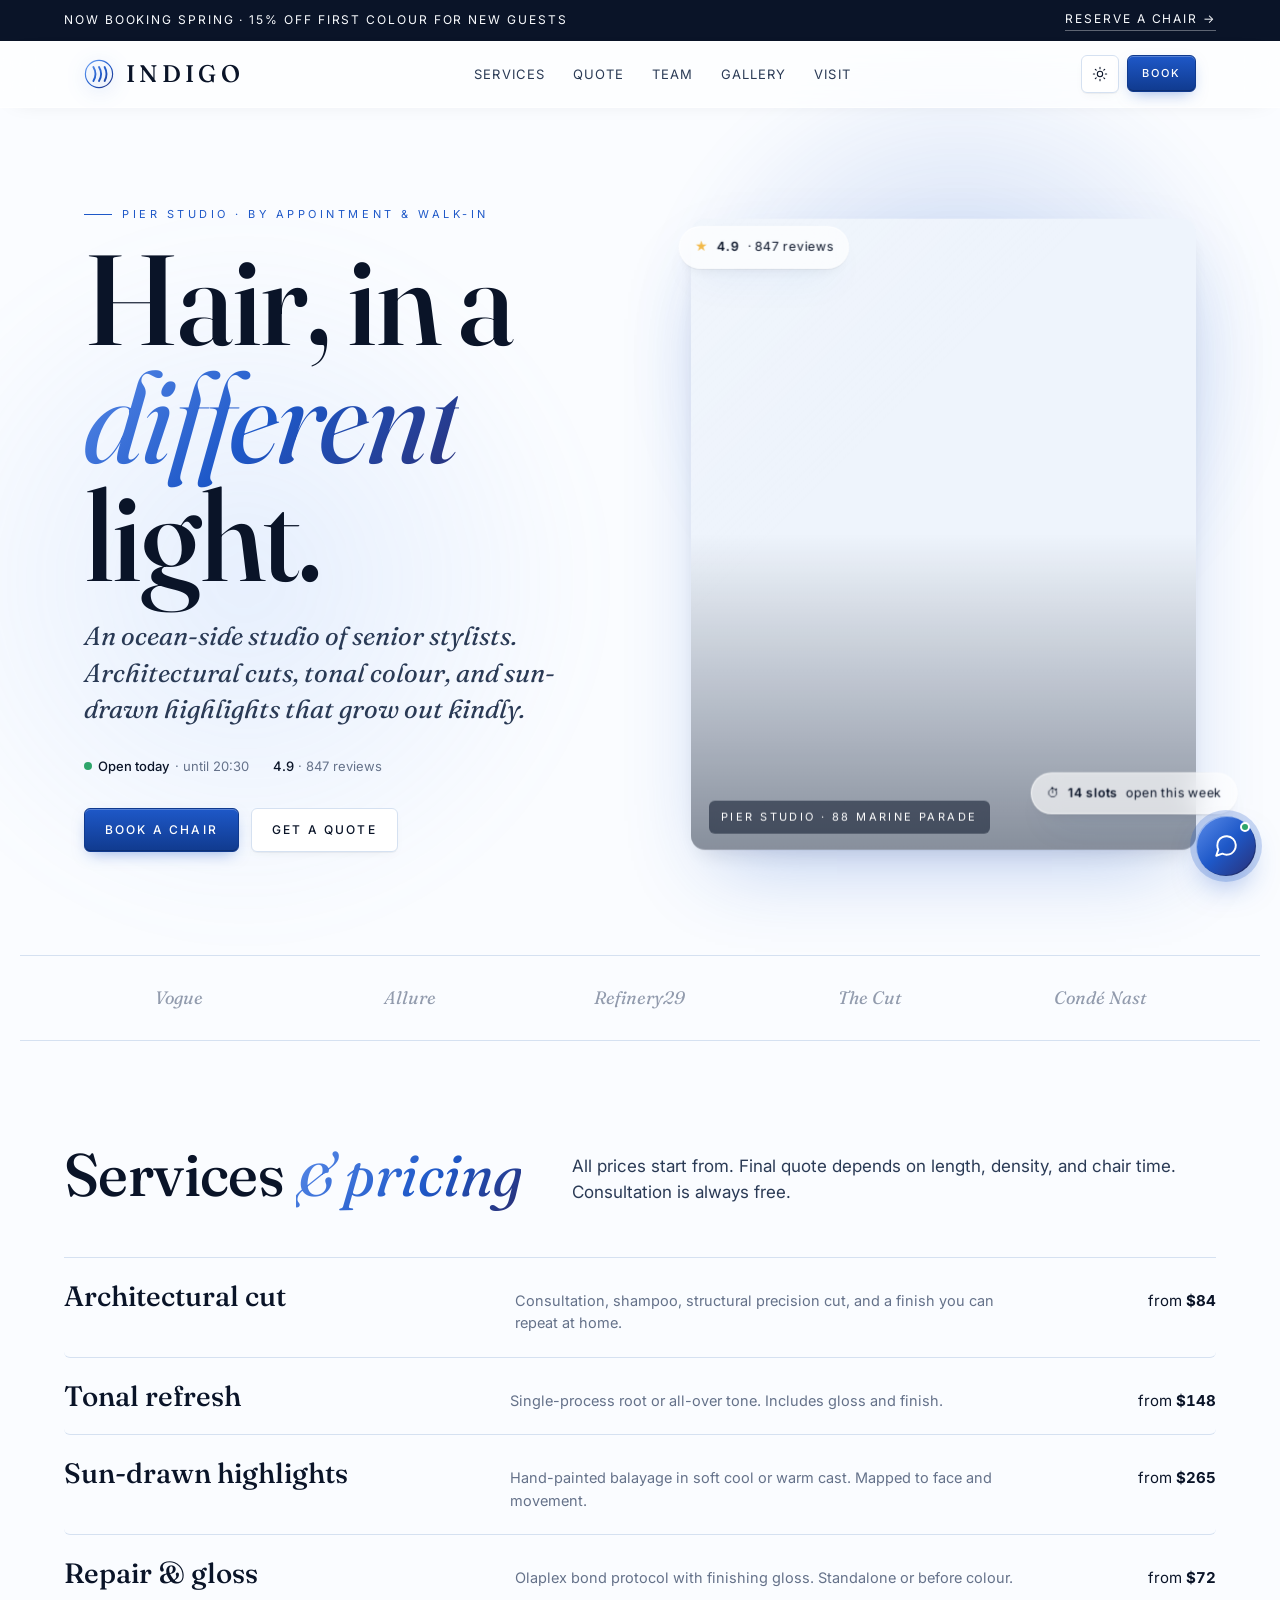
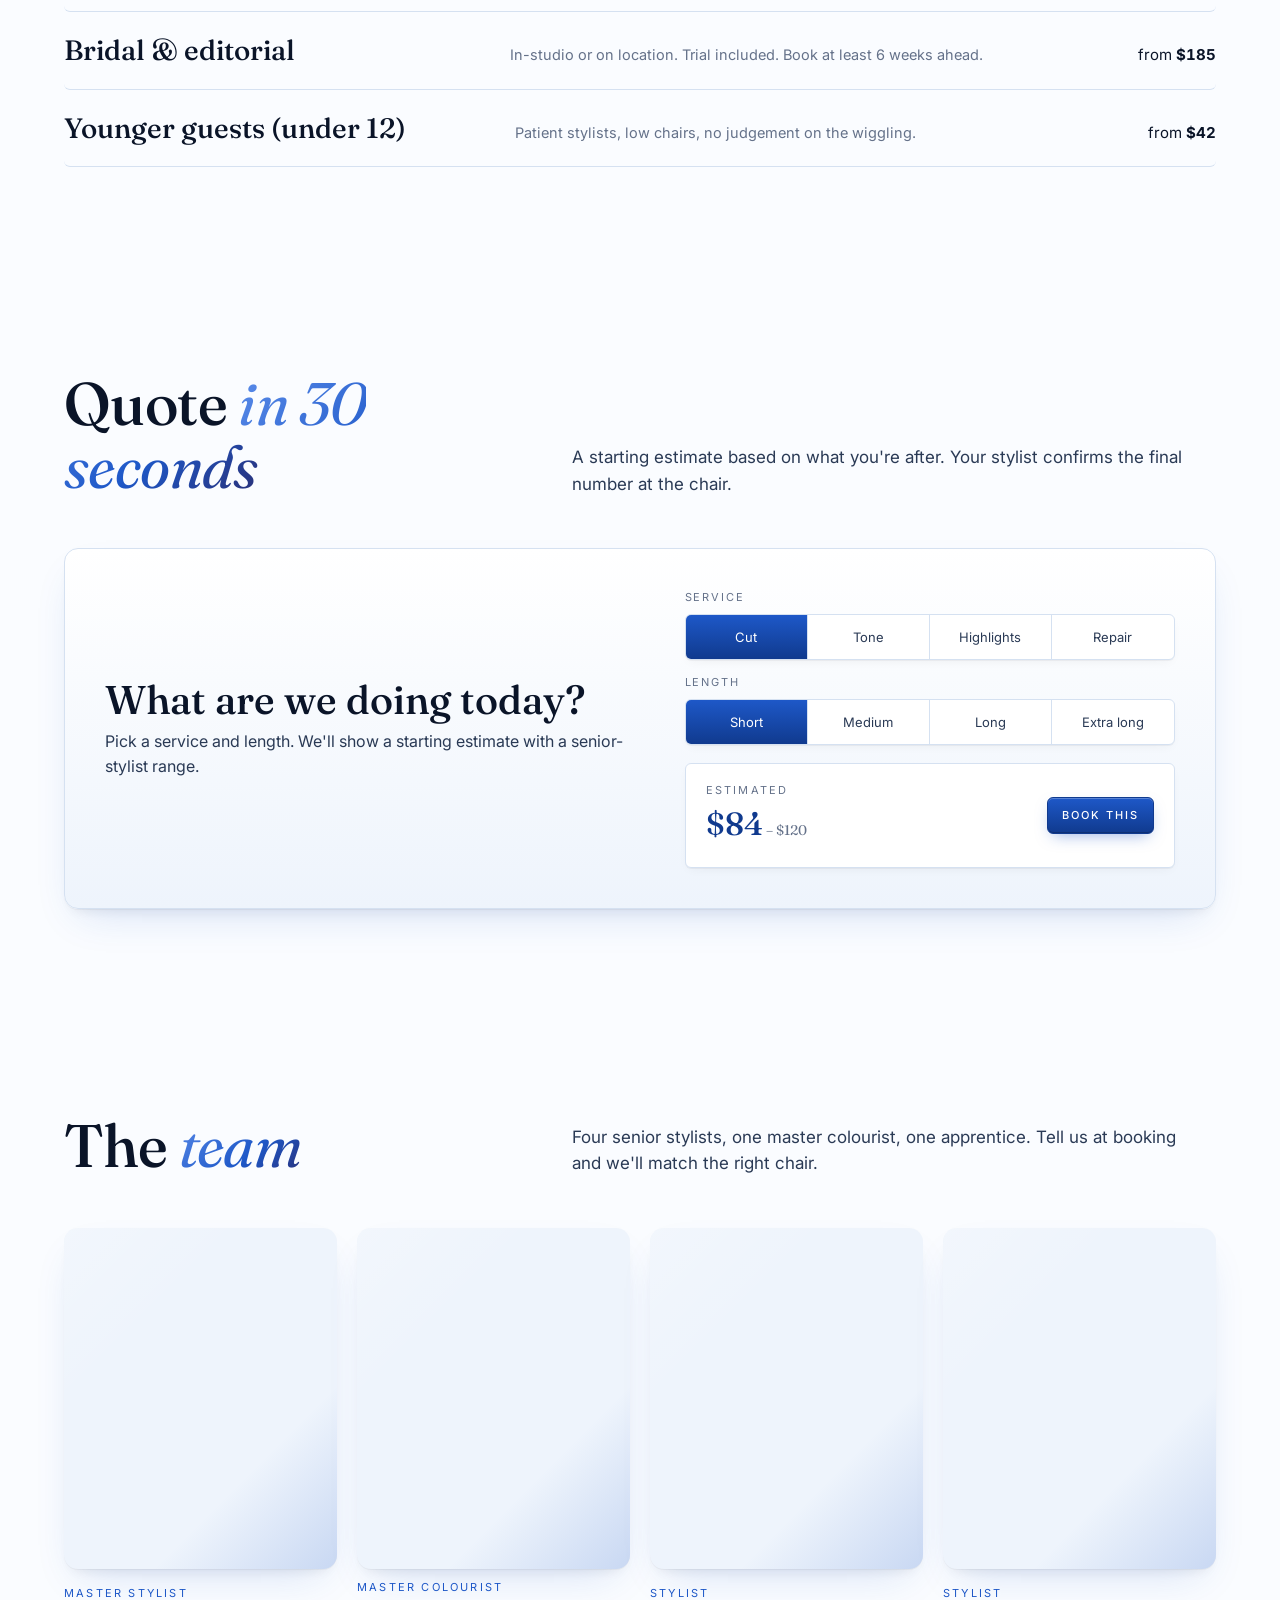
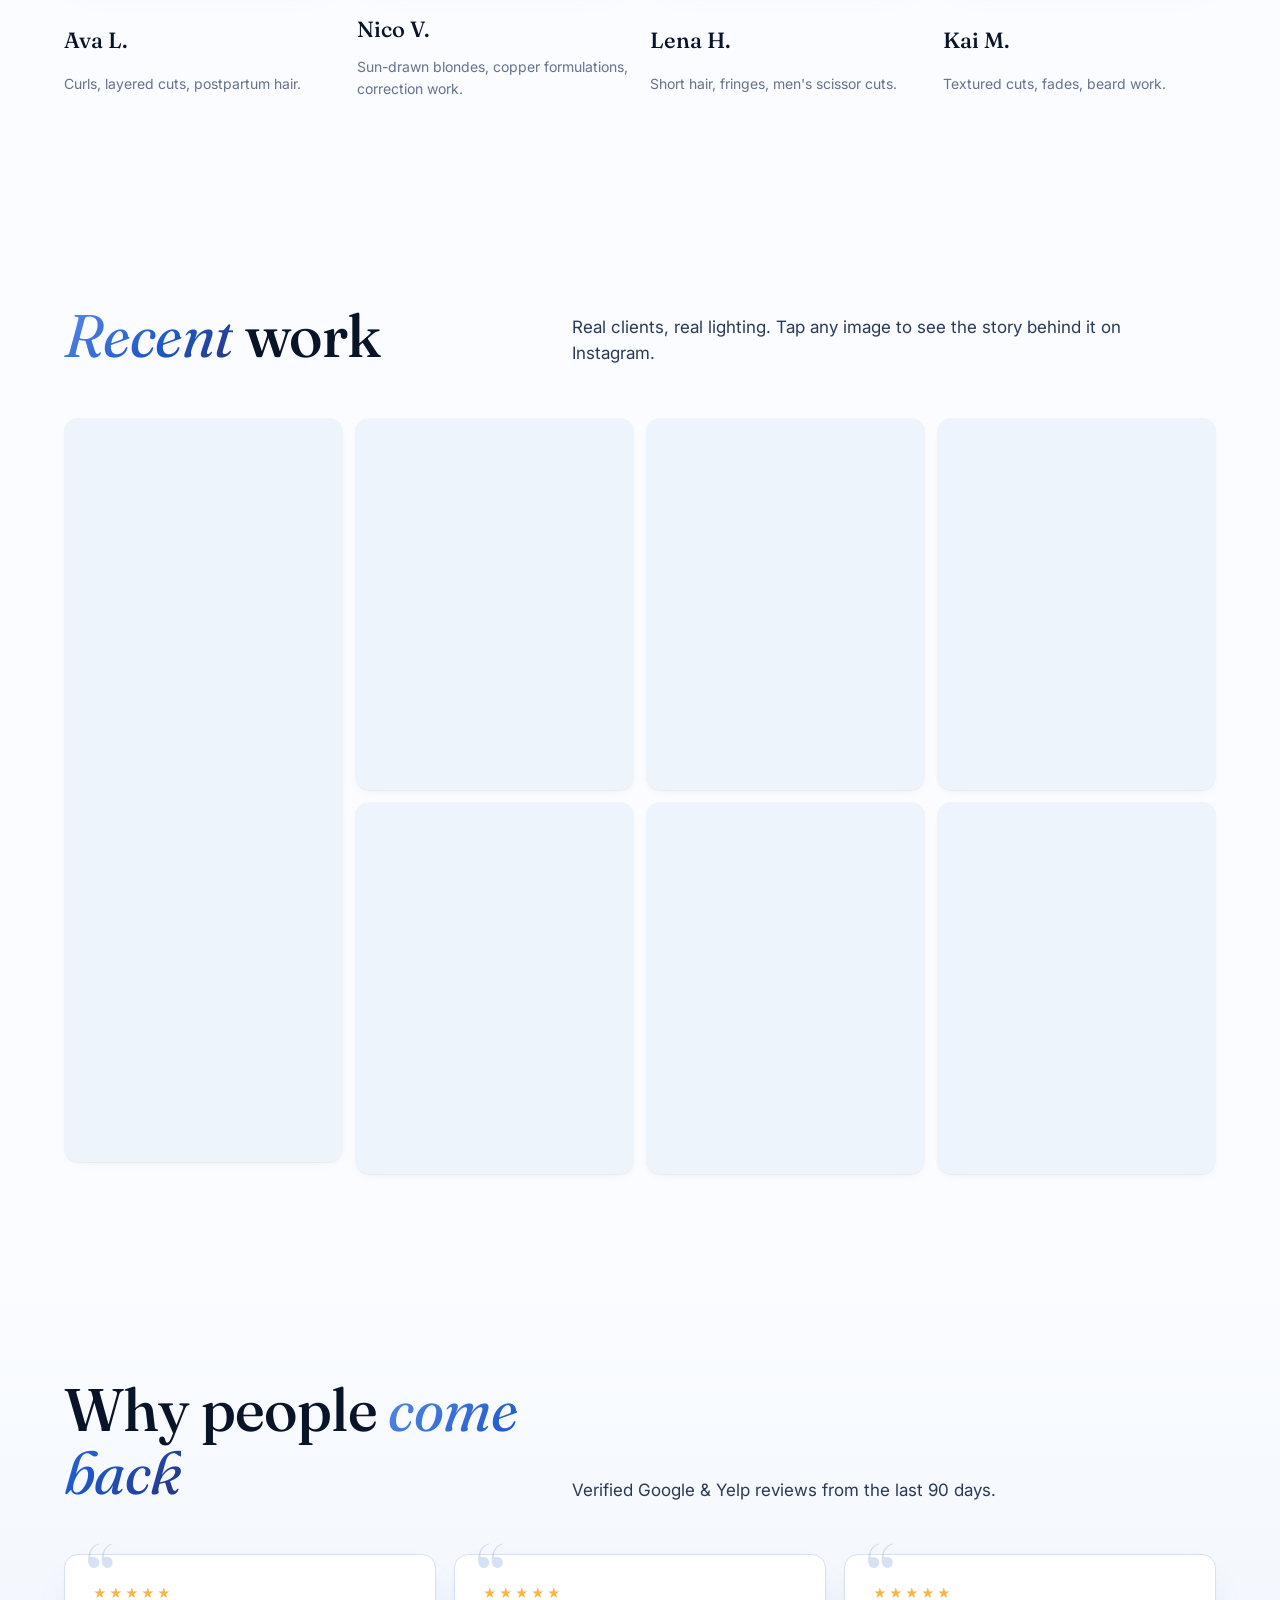
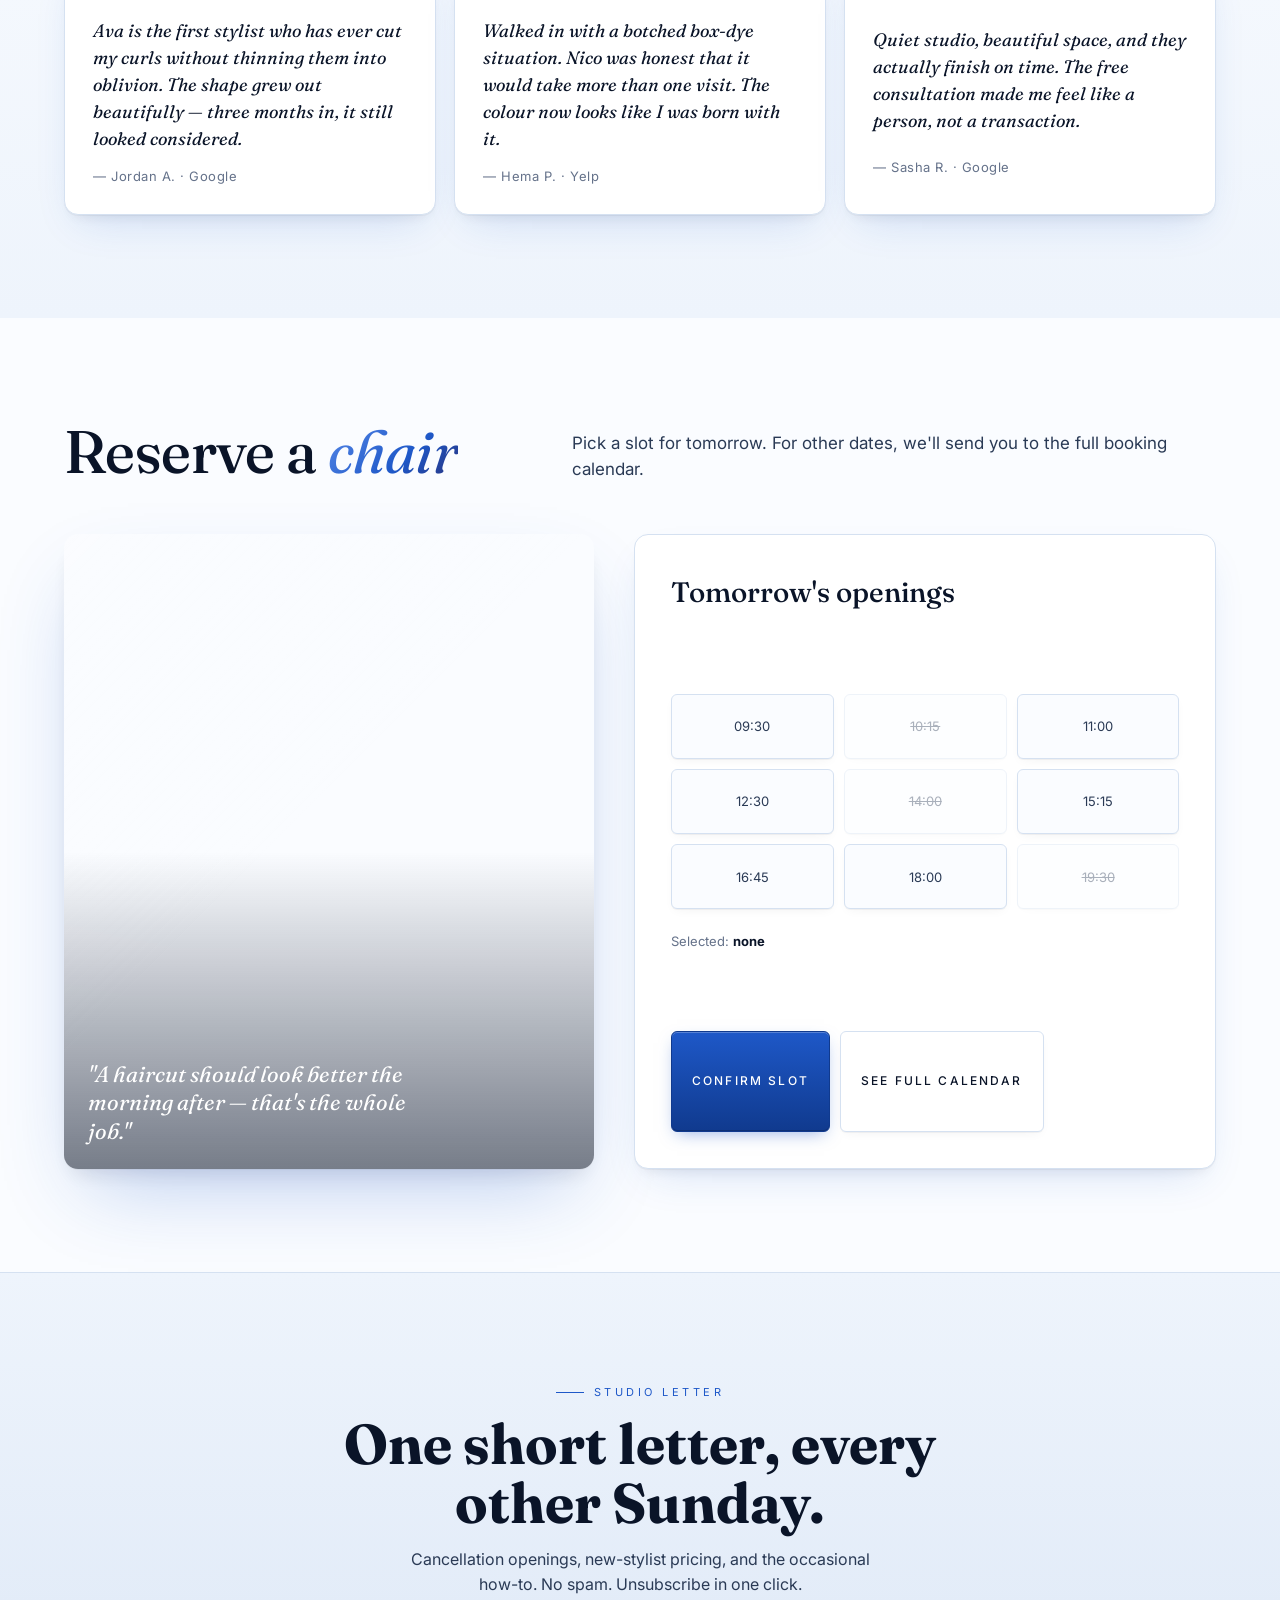
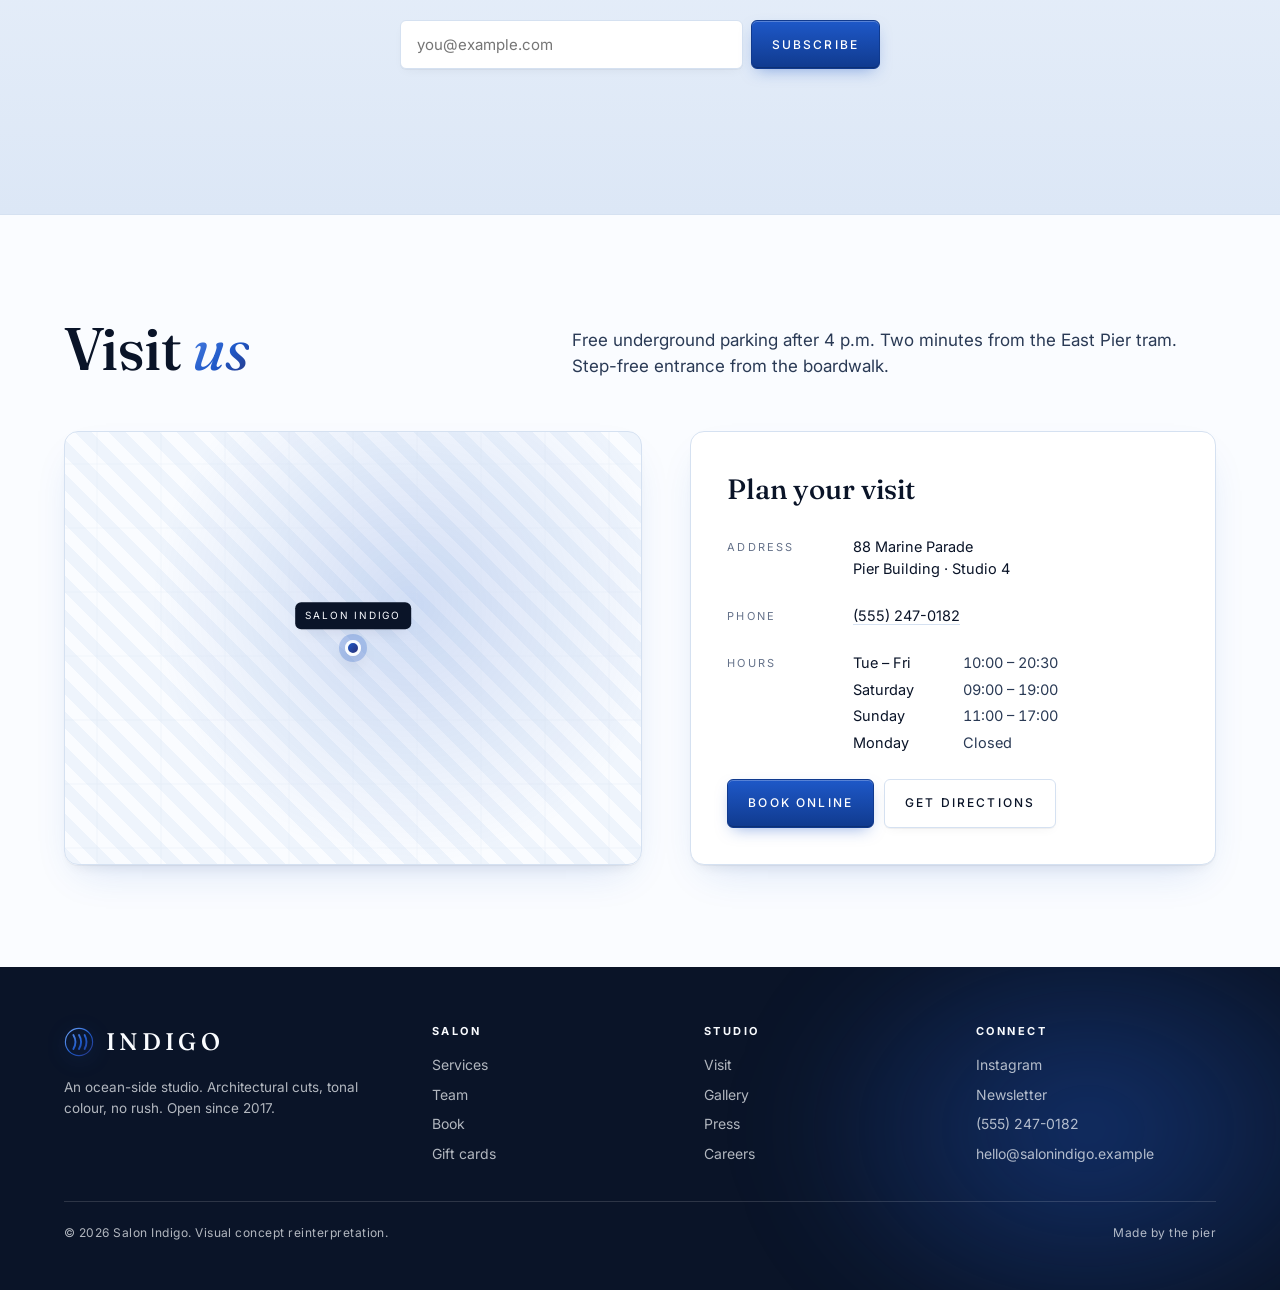
==== commit 6e17c56c: "Salon Indigo: new SVG logo and refreshed image set Replaces the rotated-square gem with a custom inl" ====
--- a/indigo.html
+++ b/indigo.html
@@ -134,24 +134,22 @@
     font-size: 24px;
     letter-spacing: 0.18em;
   }
-  .logo .gem {
-    width: 22px; height: 22px;
-    border-radius: 4px;
-    background:
-      linear-gradient(135deg, #7AB0FF 0%, #1E58C8 50%, #2A2F75 100%);
-    box-shadow:
-      inset 1px 1px 0 rgba(255,255,255,0.6),
-      inset -1px -1px 0 rgba(0,0,0,0.25),
-      0 6px 14px -6px rgba(30,88,200,0.6);
-    transform: rotate(45deg);
-    position: relative;
-  }
-  .logo .gem::before {
-    content: "";
-    position: absolute; inset: 3px;
-    border-radius: 2px;
-    background: linear-gradient(135deg, rgba(255,255,255,0.55), transparent 50%);
-  }
+  .logo .mark {
+    width: 30px; height: 30px;
+    flex-shrink: 0;
+    filter: drop-shadow(0 4px 10px rgba(30,88,200,0.35));
+    transition: transform 600ms cubic-bezier(.2,.7,.3,1);
+  }
+  .logo:hover .mark { transform: rotate(-12deg); }
+  .logo .mark .strand {
+    stroke-dasharray: 32;
+    stroke-dashoffset: 32;
+    animation: draw 1.6s cubic-bezier(.2,.7,.3,1) forwards;
+  }
+  .logo .mark .strand:nth-child(2) { animation-delay: 0.15s; }
+  .logo .mark .strand:nth-child(3) { animation-delay: 0.3s; }
+  .logo .mark .strand:nth-child(4) { animation-delay: 0.45s; }
+  @keyframes draw { to { stroke-dashoffset: 0; } }
   .nav ul { display: none; list-style: none; gap: 28px; margin: 0; padding: 0; }
   .nav ul a {
     font-size: 13px; letter-spacing: 0.08em; text-transform: uppercase;
@@ -256,7 +254,7 @@
     aspect-ratio: 4/5;
     background:
       linear-gradient(180deg, transparent 50%, rgba(10,20,40,0.45) 100%),
-      url("https://images.unsplash.com/photo-1616394584738-fc6e612e71b9?auto=format&fit=crop&w=1200&q=80") center/cover no-repeat,
+      url("https://images.unsplash.com/photo-1522337660859-02fbefca4702?auto=format&fit=crop&w=1200&q=80") center/cover no-repeat,
       var(--bg-2);
     border-radius: var(--radius-lg);
     position: relative; overflow: hidden;
@@ -520,7 +518,7 @@
     aspect-ratio: 5/6;
     background:
       linear-gradient(180deg, transparent 50%, rgba(10,20,40,0.55) 100%),
-      url("https://images.unsplash.com/photo-1633681926022-84c23e8cb2d6?auto=format&fit=crop&w=1000&q=80") center/cover no-repeat;
+      url("https://images.unsplash.com/photo-1521590832167-7bcbfaa6381f?auto=format&fit=crop&w=1000&q=80") center/cover no-repeat;
     display: flex; align-items: flex-end; padding: 24px; color: #fff;
     border-radius: var(--radius-lg);
     box-shadow: var(--shadow-3);
@@ -824,7 +822,7 @@
 <header class="nav">
   <div class="nav-inner">
     <a href="#" class="logo" aria-label="Salon Indigo home">
-      <span class="gem" aria-hidden="true"></span>
+      <svg class="mark" viewBox="0 0 32 32" aria-hidden="true" focusable="false"><defs><linearGradient id="indigoGrad" x1="0" y1="0" x2="32" y2="32" gradientUnits="userSpaceOnUse"><stop offset="0" stop-color="#7AB0FF"/><stop offset="0.55" stop-color="#1E58C8"/><stop offset="1" stop-color="#2A2F75"/></linearGradient></defs><circle cx="16" cy="16" r="14.5" fill="none" stroke="url(#indigoGrad)" stroke-width="1.25"/><path class="strand" d="M10 8.5 Q14.5 16 10 23.5" stroke="url(#indigoGrad)" stroke-width="2" stroke-linecap="round" fill="none"/><path class="strand" d="M16 8.5 Q20.5 16 16 23.5" stroke="url(#indigoGrad)" stroke-width="2" stroke-linecap="round" fill="none"/><path class="strand" d="M22 8.5 Q26 16 22 23.5" stroke="url(#indigoGrad)" stroke-width="2" stroke-linecap="round" fill="none"/></svg>
       INDIGO
     </a>
     <nav aria-label="Primary">
@@ -960,25 +958,25 @@
     </div>
     <div class="team-grid">
       <article class="stylist tilt">
-        <div class="stylist-photo" style="background-image:url('https://images.unsplash.com/photo-1580489944761-15a19d654956?auto=format&fit=crop&w=600&q=80');"></div>
+        <div class="stylist-photo" style="background-image:url('https://images.unsplash.com/photo-1487412947147-5cebf100ffc2?auto=format&fit=crop&w=600&q=80');"></div>
         <span class="role">Master stylist</span>
         <h3>Ava L.</h3>
         <p>Curls, layered cuts, postpartum hair.</p>
       </article>
       <article class="stylist tilt">
-        <div class="stylist-photo" style="background-image:url('https://images.unsplash.com/photo-1531123897727-8f129e1688ce?auto=format&fit=crop&w=600&q=80');"></div>
+        <div class="stylist-photo" style="background-image:url('https://images.unsplash.com/photo-1488426862026-3ee34a7d66df?auto=format&fit=crop&w=600&q=80');"></div>
         <span class="role">Master colourist</span>
         <h3>Nico V.</h3>
         <p>Sun-drawn blondes, copper formulations, correction work.</p>
       </article>
       <article class="stylist tilt">
-        <div class="stylist-photo" style="background-image:url('https://images.unsplash.com/photo-1614283233556-f35b0c801ef1?auto=format&fit=crop&w=600&q=80');"></div>
+        <div class="stylist-photo" style="background-image:url('https://images.unsplash.com/photo-1517841905240-472988babdf9?auto=format&fit=crop&w=600&q=80');"></div>
         <span class="role">Stylist</span>
         <h3>Lena H.</h3>
         <p>Short hair, fringes, men's scissor cuts.</p>
       </article>
       <article class="stylist tilt">
-        <div class="stylist-photo" style="background-image:url('https://images.unsplash.com/photo-1492562080023-ab3db95bfbce?auto=format&fit=crop&w=600&q=80');"></div>
+        <div class="stylist-photo" style="background-image:url('https://images.unsplash.com/photo-1502823403499-6ccfcf4fb453?auto=format&fit=crop&w=600&q=80');"></div>
         <span class="role">Stylist</span>
         <h3>Kai M.</h3>
         <p>Textured cuts, fades, beard work.</p>
@@ -992,13 +990,13 @@
       <p class="section-lede">Real clients, real lighting. Tap any image to see the story behind it on Instagram.</p>
     </div>
     <div class="gallery">
-      <a class="g-item tall" href="#" style="background-image:url('https://images.unsplash.com/photo-1595163172593-b88ed5d989b1?auto=format&fit=crop&w=800&q=80');" aria-label="Sun-drawn balayage"></a>
-      <a class="g-item" href="#" style="background-image:url('https://images.unsplash.com/photo-1606902965551-dce093cda6e7?auto=format&fit=crop&w=600&q=80');" aria-label="Curtain bangs"></a>
-      <a class="g-item" href="#" style="background-image:url('https://images.unsplash.com/photo-1554519515-242161756769?auto=format&fit=crop&w=600&q=80');" aria-label="Long layers"></a>
-      <a class="g-item" href="#" style="background-image:url('https://images.unsplash.com/photo-1562322140-8baeececf3df?auto=format&fit=crop&w=600&q=80');" aria-label="Smooth blowout"></a>
-      <a class="g-item" href="#" style="background-image:url('https://images.unsplash.com/photo-1633585042088-9b8c4ed1d63f?auto=format&fit=crop&w=600&q=80');" aria-label="Cool tone refresh"></a>
-      <a class="g-item" href="#" style="background-image:url('https://images.unsplash.com/photo-1508474722344-15ade5fe5b18?auto=format&fit=crop&w=600&q=80');" aria-label="Textured bob"></a>
-      <a class="g-item" href="#" style="background-image:url('https://images.unsplash.com/photo-1620331317660-46d5e9f99064?auto=format&fit=crop&w=600&q=80');" aria-label="Bridal styling"></a>
+      <a class="g-item tall" href="#" style="background-image:url('https://images.unsplash.com/photo-1605497788044-5a32c7078486?auto=format&fit=crop&w=800&q=80');" aria-label="Sun-drawn balayage"></a>
+      <a class="g-item" href="#" style="background-image:url('https://images.unsplash.com/photo-1492106087820-71f1a00d2b11?auto=format&fit=crop&w=600&q=80');" aria-label="Curtain bangs"></a>
+      <a class="g-item" href="#" style="background-image:url('https://images.unsplash.com/photo-1503951914875-452162b0f3f1?auto=format&fit=crop&w=600&q=80');" aria-label="Long layers"></a>
+      <a class="g-item" href="#" style="background-image:url('https://images.unsplash.com/photo-1559599101-f09722fb4948?auto=format&fit=crop&w=600&q=80');" aria-label="Smooth blowout"></a>
+      <a class="g-item" href="#" style="background-image:url('https://images.unsplash.com/photo-1605980776566-0486c3ac7617?auto=format&fit=crop&w=600&q=80');" aria-label="Cool tone refresh"></a>
+      <a class="g-item" href="#" style="background-image:url('https://images.unsplash.com/photo-1493106819501-66d381c466f1?auto=format&fit=crop&w=600&q=80');" aria-label="Textured bob"></a>
+      <a class="g-item" href="#" style="background-image:url('https://images.unsplash.com/photo-1612538498488-cc4498f15a07?auto=format&fit=crop&w=600&q=80');" aria-label="Bridal styling"></a>
     </div>
   </section>
 
@@ -1105,7 +1103,7 @@
 <footer>
   <div class="foot-inner">
     <div class="foot-brand">
-      <div class="logo"><span class="gem" aria-hidden="true"></span> INDIGO</div>
+      <div class="logo"><svg class="mark" viewBox="0 0 32 32" aria-hidden="true" focusable="false"><defs><linearGradient id="indigoGrad" x1="0" y1="0" x2="32" y2="32" gradientUnits="userSpaceOnUse"><stop offset="0" stop-color="#7AB0FF"/><stop offset="0.55" stop-color="#1E58C8"/><stop offset="1" stop-color="#2A2F75"/></linearGradient></defs><circle cx="16" cy="16" r="14.5" fill="none" stroke="url(#indigoGrad)" stroke-width="1.25"/><path class="strand" d="M10 8.5 Q14.5 16 10 23.5" stroke="url(#indigoGrad)" stroke-width="2" stroke-linecap="round" fill="none"/><path class="strand" d="M16 8.5 Q20.5 16 16 23.5" stroke="url(#indigoGrad)" stroke-width="2" stroke-linecap="round" fill="none"/><path class="strand" d="M22 8.5 Q26 16 22 23.5" stroke="url(#indigoGrad)" stroke-width="2" stroke-linecap="round" fill="none"/></svg> INDIGO</div>
       <p style="margin-top:14px; font-size:13.5px; max-width:36ch;">An ocean-side studio. Architectural cuts, tonal colour, no rush. Open since 2017.</p>
     </div>
     <div>
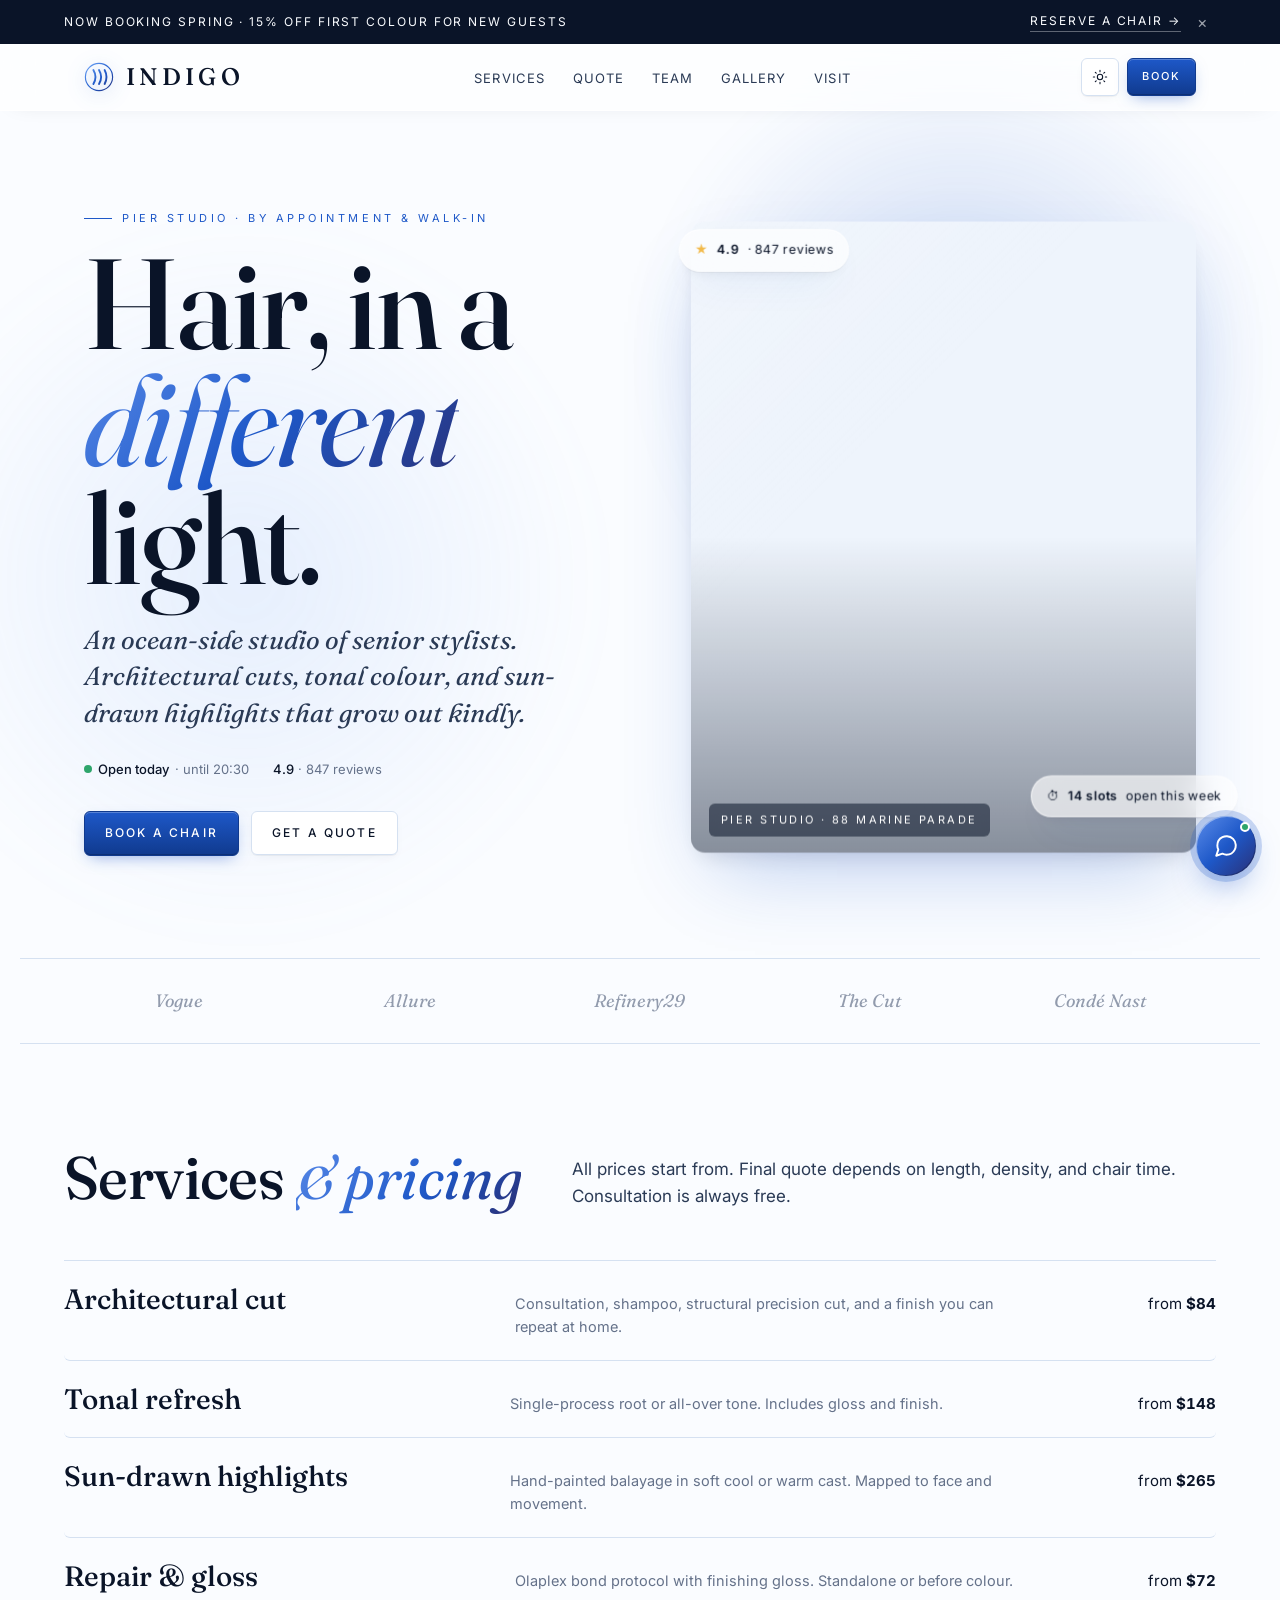
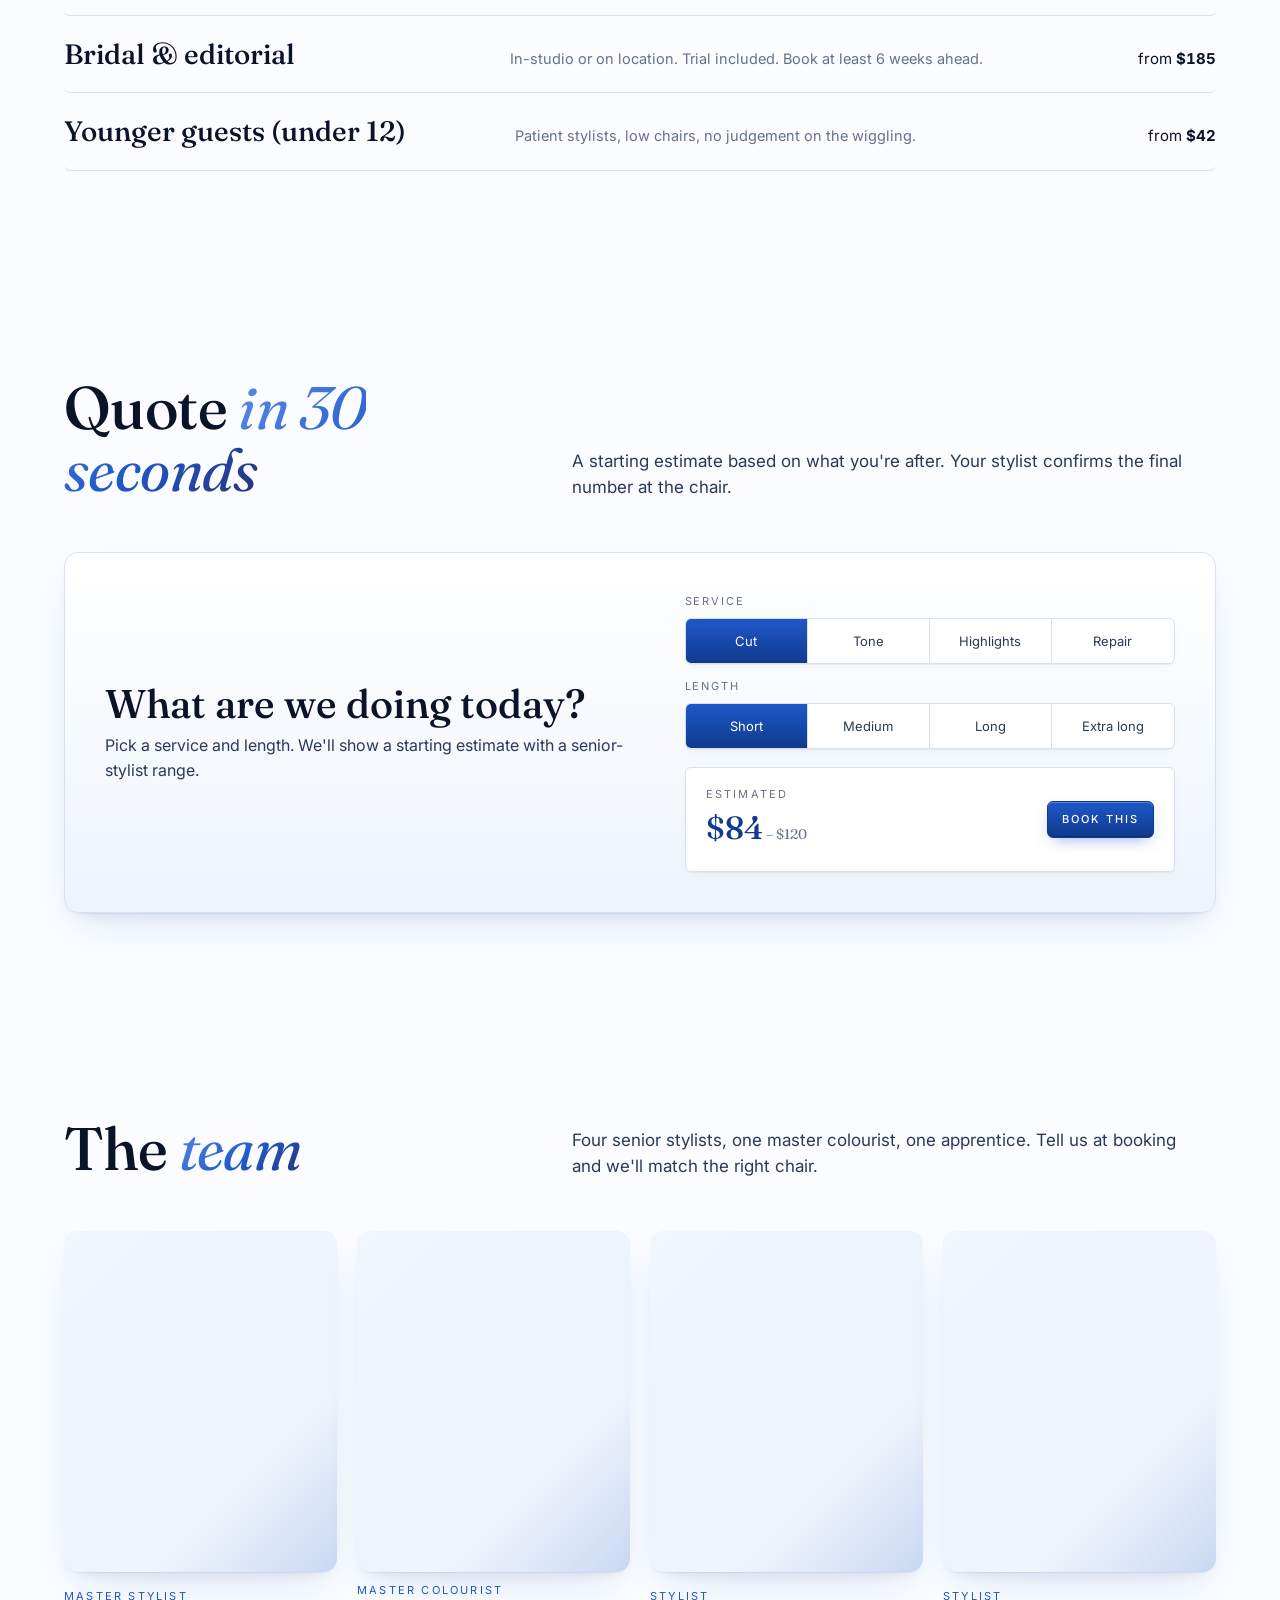
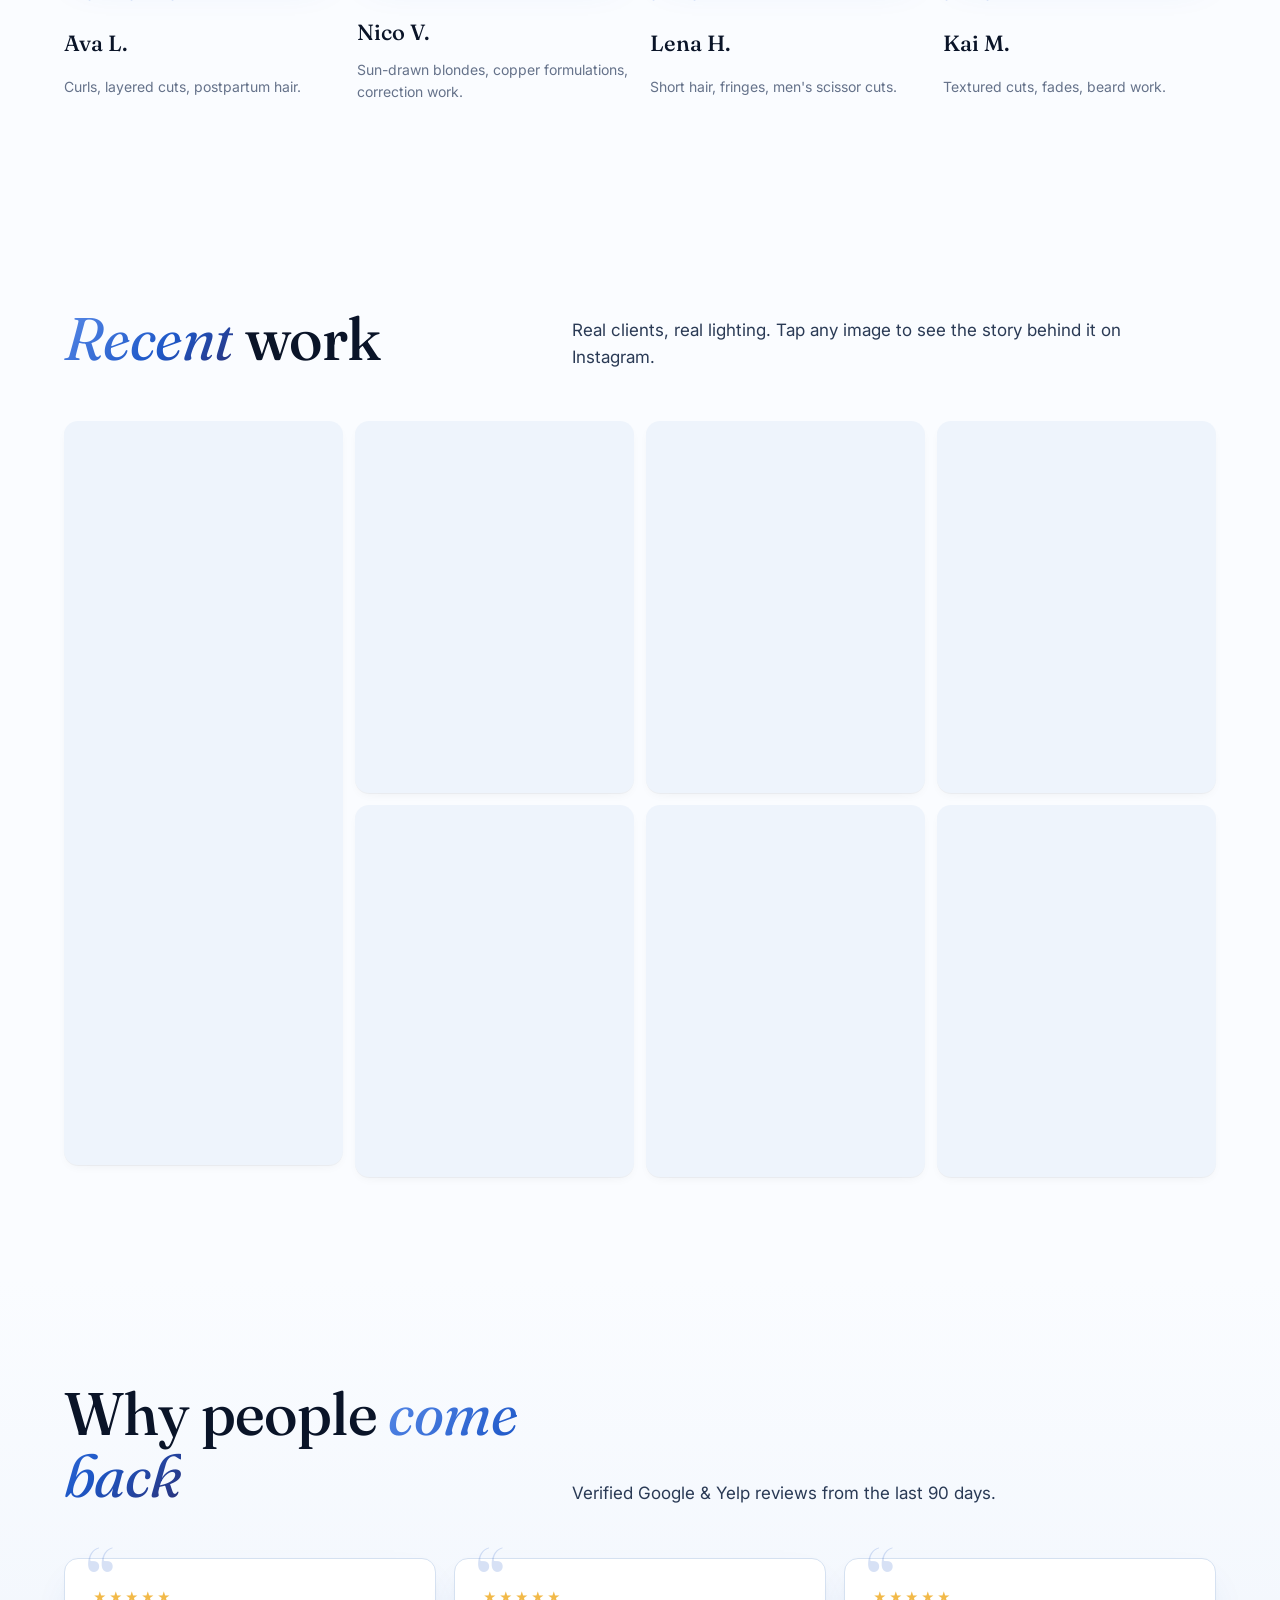
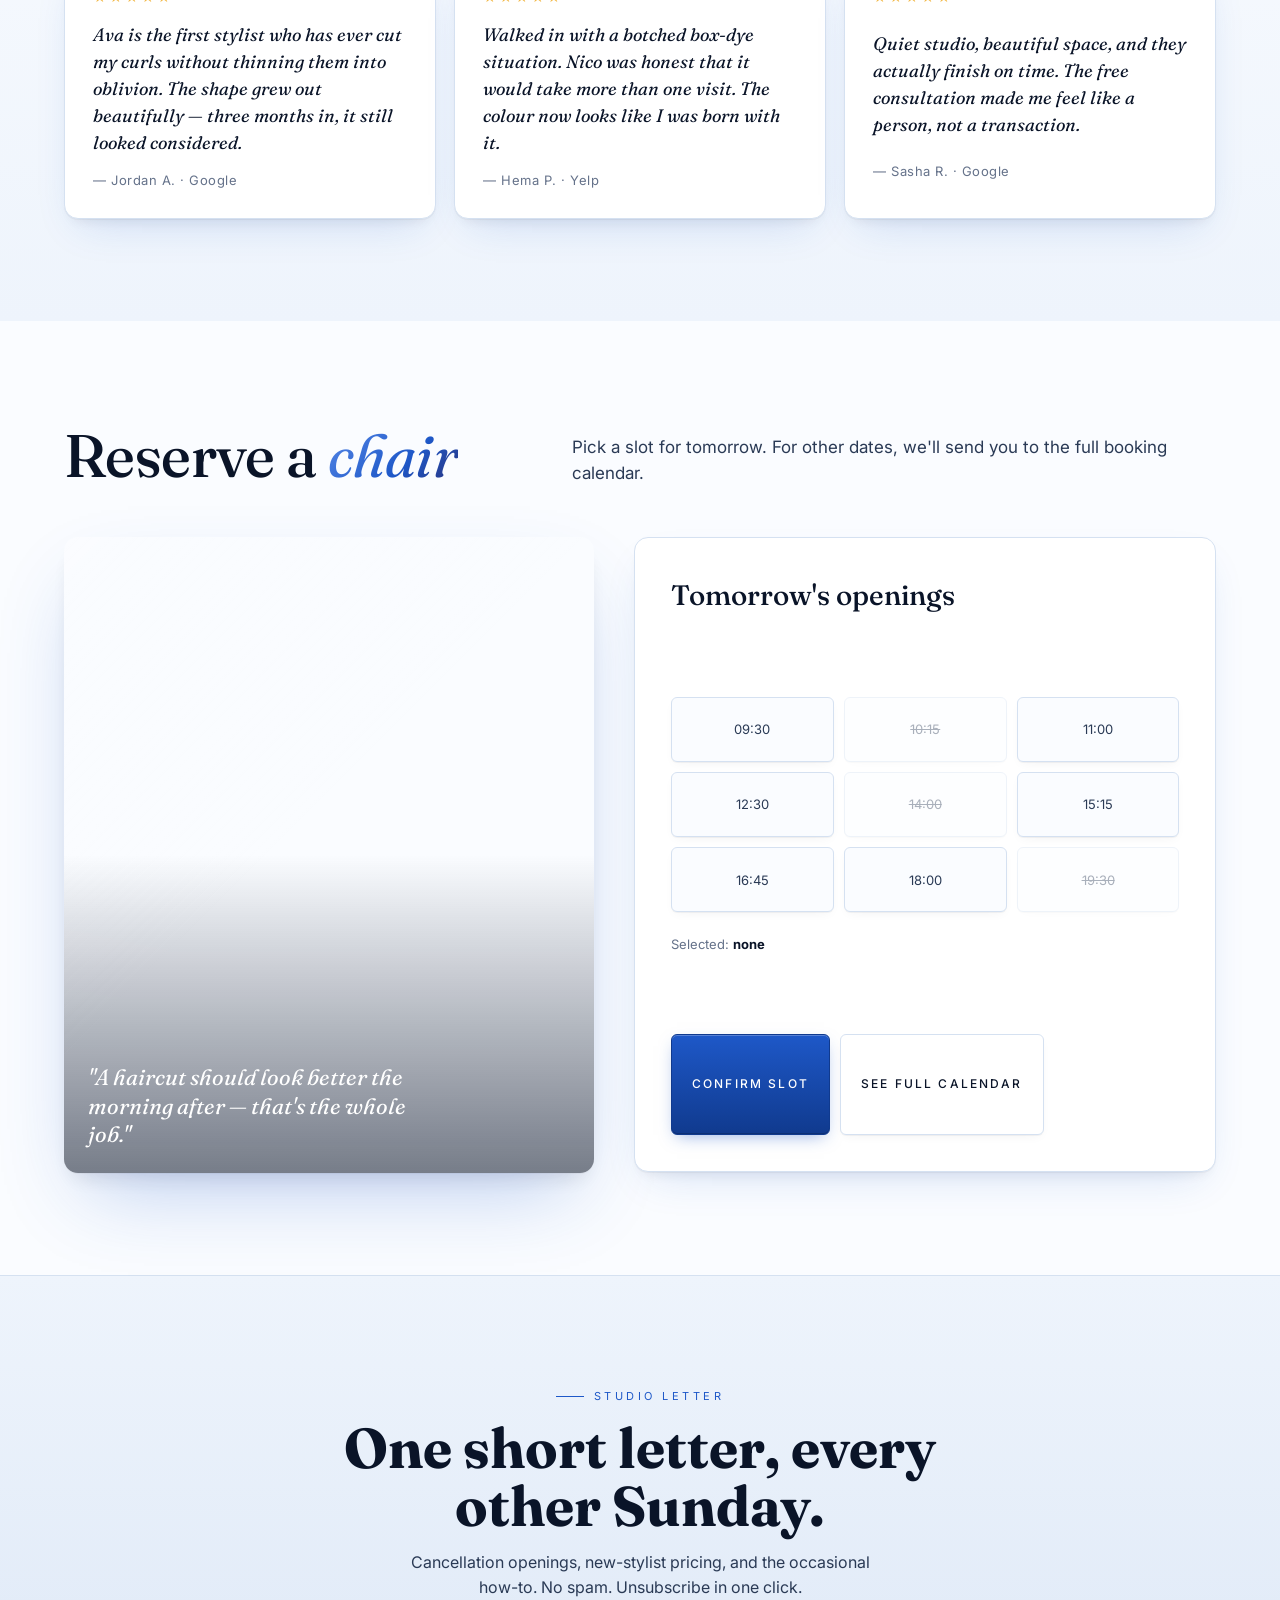
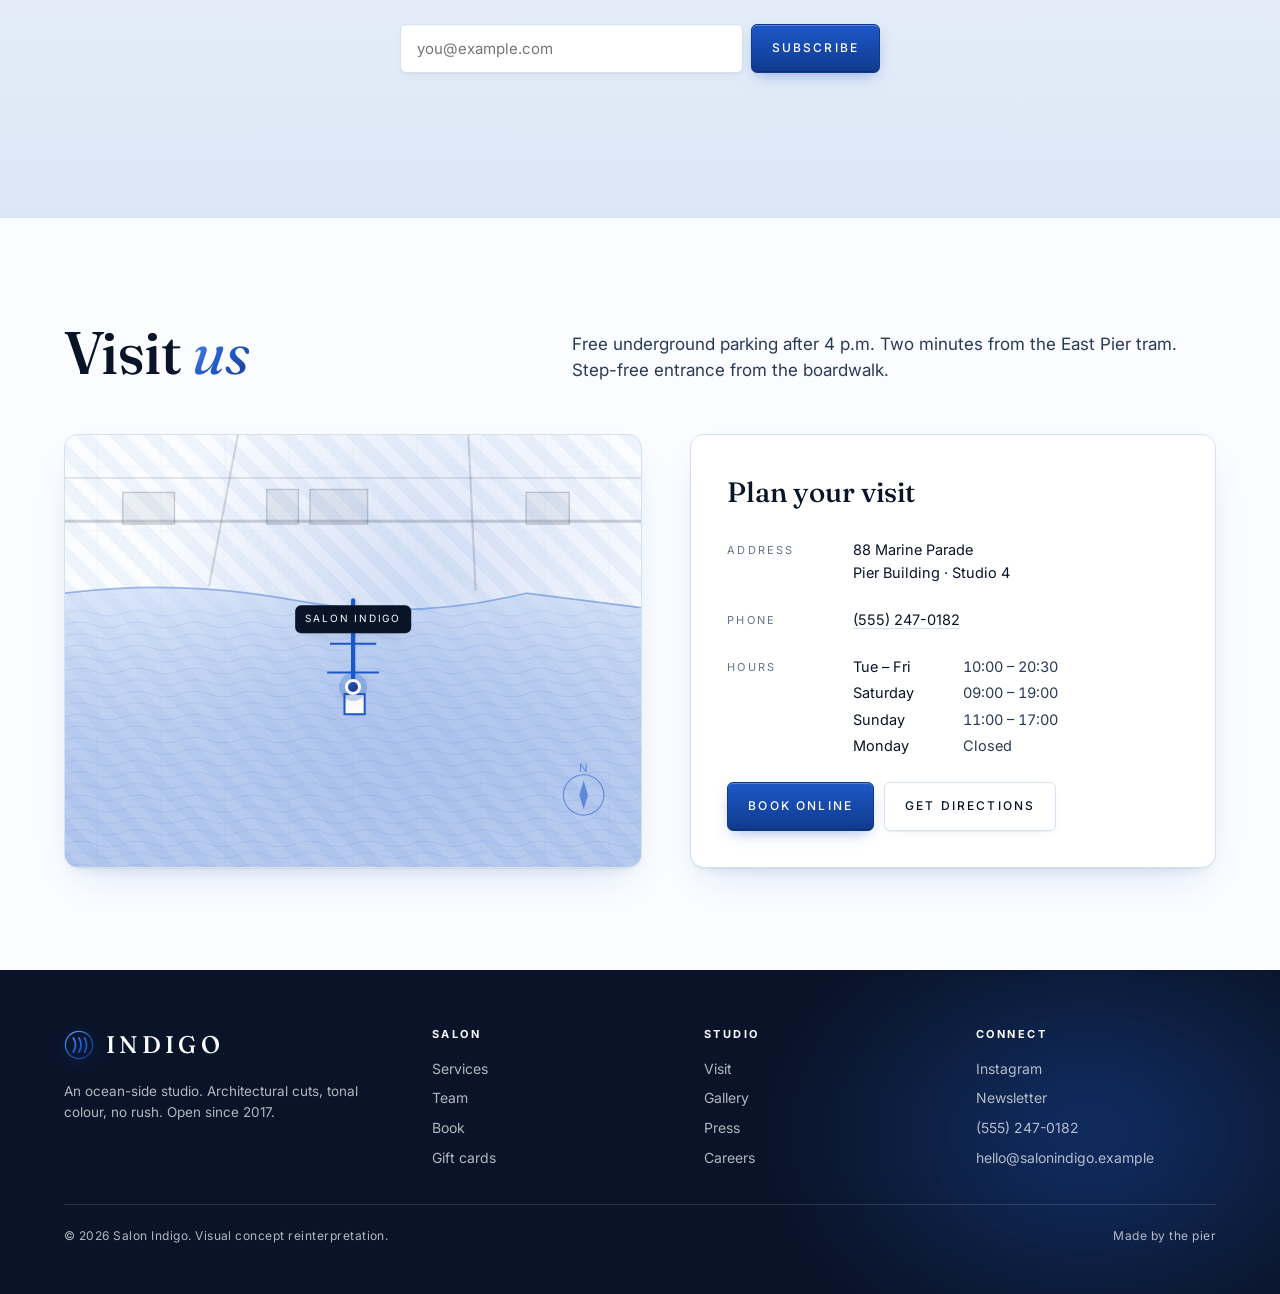
==== commit fd06dd3b: "Salon Indigo: multi-step booking, lightbox, stylist modal, polish - 5-step booking modal: service → " ====
--- a/indigo.html
+++ b/indigo.html
@@ -6,6 +6,32 @@
 <meta name="theme-color" content="#FAFCFF" />
 <title>Salon Indigo — Hair, in a different light</title>
 <meta name="description" content="Salon Indigo. Architectural cuts, tonal colour, sun-drawn highlights. By the pier." />
+
+<!-- Open Graph -->
+<meta property="og:type" content="website" />
+<meta property="og:title" content="Salon Indigo — Hair, in a different light" />
+<meta property="og:description" content="Architectural cuts, tonal colour, sun-drawn highlights. Pier studio open Tue–Sun." />
+<meta property="og:image" content="https://images.unsplash.com/photo-1522337660859-02fbefca4702?auto=format&fit=crop&w=1200&q=80" />
+<meta name="twitter:card" content="summary_large_image" />
+
+<!-- Structured data -->
+<script type="application/ld+json">
+{
+  "@context": "https://schema.org",
+  "@type": "HairSalon",
+  "name": "Salon Indigo",
+  "image": "https://images.unsplash.com/photo-1522337660859-02fbefca4702?auto=format&fit=crop&w=1200&q=80",
+  "telephone": "+1-555-247-0182",
+  "address": { "@type": "PostalAddress", "streetAddress": "88 Marine Parade, Pier Building, Studio 4" },
+  "openingHoursSpecification": [
+    {"@type":"OpeningHoursSpecification","dayOfWeek":["Tuesday","Wednesday","Thursday","Friday"],"opens":"10:00","closes":"20:30"},
+    {"@type":"OpeningHoursSpecification","dayOfWeek":"Saturday","opens":"09:00","closes":"19:00"},
+    {"@type":"OpeningHoursSpecification","dayOfWeek":"Sunday","opens":"11:00","closes":"17:00"}
+  ],
+  "priceRange": "$$",
+  "aggregateRating": { "@type":"AggregateRating","ratingValue":"4.9","reviewCount":"847" }
+}
+</script>
 <link rel="preconnect" href="https://fonts.googleapis.com">
 <link rel="preconnect" href="https://fonts.gstatic.com" crossorigin>
 <link href="https://fonts.googleapis.com/css2?family=Fraunces:ital,opsz,wght@0,9..144,400;0,9..144,500;0,9..144,600;1,9..144,400&family=Inter:wght@400;500;600&display=swap" rel="stylesheet">
@@ -810,13 +836,258 @@
     box-shadow: var(--shadow-3);
   }
   .toast.show { opacity: 1; transform: translate(-50%, 0); }
+
+  /* —— Skip-to-content (a11y) —— */
+  .skip {
+    position: absolute; left: 12px; top: -100px;
+    background: var(--ink); color: var(--bg);
+    padding: 10px 16px; border-radius: var(--radius);
+    z-index: 200; font-size: 13px; letter-spacing: 0.08em;
+    text-transform: uppercase;
+    transition: top .2s ease;
+  }
+  .skip:focus { top: 12px; outline: 2px solid var(--blue); outline-offset: 2px; }
+
+  /* —— Focus rings —— */
+  :focus-visible {
+    outline: 2px solid var(--blue);
+    outline-offset: 2px;
+    border-radius: var(--radius);
+  }
+  .btn:focus-visible, .slot:focus-visible, .seg button:focus-visible {
+    outline-offset: 3px;
+  }
+
+  /* —— Dismissible bar —— */
+  .bar.hidden { display: none; }
+  .bar-close {
+    background: transparent; border: 0; color: inherit;
+    opacity: 0.6; padding: 4px 8px; margin-left: 8px;
+    font-size: 16px; line-height: 1;
+  }
+  .bar-close:hover { opacity: 1; }
+
+  /* —— Modal shell —— */
+  .modal {
+    position: fixed; inset: 0; z-index: 100;
+    background: color-mix(in oklab, var(--ink) 60%, transparent);
+    backdrop-filter: blur(8px);
+    -webkit-backdrop-filter: blur(8px);
+    display: none; align-items: center; justify-content: center;
+    padding: env(safe-area-inset-top) 16px calc(20px + env(safe-area-inset-bottom));
+    overflow-y: auto;
+  }
+  .modal.open { display: flex; animation: fadein .2s ease; }
+  @keyframes fadein { from { opacity: 0; } to { opacity: 1; } }
+  .modal-card {
+    background: var(--surface);
+    border: 1px solid var(--line);
+    border-radius: var(--radius-lg);
+    width: 100%;
+    max-width: 540px;
+    max-height: calc(100vh - 40px - env(safe-area-inset-bottom));
+    box-shadow: var(--shadow-3);
+    display: grid;
+    grid-template-rows: auto 1fr auto;
+    overflow: hidden;
+    animation: modalin .25s cubic-bezier(.2,.7,.3,1);
+  }
+  @keyframes modalin { from { opacity: 0; transform: translateY(16px) scale(.98); } to { opacity: 1; transform: none; } }
+  .modal-head {
+    padding: 16px 20px;
+    border-bottom: 1px solid var(--line);
+    display: flex; align-items: center; gap: 12px;
+    background: var(--bg);
+  }
+  .modal-head h2 {
+    font-family: var(--serif); font-weight: 500;
+    font-size: 22px; margin: 0; flex: 1;
+  }
+  .modal-head .step-pill {
+    font-size: 11px; letter-spacing: 0.16em; text-transform: uppercase;
+    color: var(--blue); background: var(--blue-soft);
+    padding: 4px 10px; border-radius: 999px;
+  }
+  .modal-close {
+    background: var(--bg); border: 1px solid var(--line);
+    width: 36px; height: 36px; border-radius: 50%;
+    color: var(--ink); font-size: 20px; line-height: 1;
+    display: grid; place-items: center;
+  }
+  .modal-close:hover { background: var(--ink); color: var(--bg); }
+  .modal-body { padding: 20px; overflow-y: auto; }
+  .modal-foot {
+    padding: 14px 20px;
+    border-top: 1px solid var(--line);
+    display: flex; gap: 10px; justify-content: space-between;
+    background: var(--bg);
+  }
+  @media (max-width: 540px) {
+    .modal-card { max-width: 100%; max-height: calc(100vh - 20px - env(safe-area-inset-bottom)); }
+  }
+
+  /* —— Stepper progress —— */
+  .stepper {
+    display: flex; gap: 6px; align-items: center;
+    padding: 0 20px 12px;
+    background: var(--bg);
+  }
+  .stepper .step {
+    flex: 1; height: 4px; border-radius: 999px;
+    background: var(--line);
+    transition: background var(--t-fast);
+  }
+  .stepper .step.done { background: var(--blue-2); }
+  .stepper .step.active { background: linear-gradient(90deg, var(--blue) 0%, var(--blue) 50%, var(--line) 50%); }
+
+  /* —— Booking modal grids —— */
+  .opt-grid {
+    display: grid; gap: 10px;
+    grid-template-columns: 1fr 1fr;
+  }
+  .opt {
+    text-align: left;
+    background: var(--surface);
+    border: 1px solid var(--line);
+    border-radius: var(--radius);
+    padding: 14px;
+    cursor: pointer;
+    transition: border-color var(--t-fast), background var(--t-fast), transform var(--t-fast);
+    display: grid; gap: 4px;
+    box-shadow: var(--shadow-1);
+  }
+  .opt:hover { border-color: var(--blue); transform: translateY(-1px); }
+  .opt[aria-pressed="true"] {
+    border-color: var(--blue);
+    background: linear-gradient(180deg, var(--surface), var(--blue-soft));
+    box-shadow: 0 0 0 2px color-mix(in oklab, var(--blue) 20%, transparent), var(--shadow-2);
+  }
+  .opt b { font-family: var(--serif); font-weight: 500; font-size: 16px; }
+  .opt small { color: var(--muted); font-size: 12px; }
+  .opt-price { color: var(--blue-2); font-size: 13px; font-weight: 500; }
+
+  .opt-stylist { grid-template-columns: auto 1fr; align-items: center; gap: 14px; padding: 12px 14px; }
+  .opt-stylist .av {
+    width: 44px; height: 44px; border-radius: 50%;
+    background-size: cover; background-position: center;
+    box-shadow: var(--shadow-1);
+  }
+  @media (max-width: 480px) {
+    .opt-grid { grid-template-columns: 1fr; }
+  }
+  .field-input {
+    background: var(--surface);
+    border: 1px solid var(--line); color: var(--ink);
+    padding: 12px 14px; border-radius: var(--radius);
+    font-size: 15px; font-family: inherit; width: 100%;
+    box-shadow: var(--shadow-1);
+  }
+  .field-input:focus { outline: 2px solid var(--blue); outline-offset: 2px; border-color: var(--blue); }
+  .review-line {
+    display: grid; grid-template-columns: 110px 1fr; gap: 8px;
+    padding: 10px 0; border-bottom: 1px dashed var(--line);
+    font-size: 14px;
+  }
+  .review-line:last-of-type { border-bottom: 0; }
+  .review-line dt { color: var(--muted); font-size: 11px; letter-spacing: 0.16em; text-transform: uppercase; padding-top: 2px; }
+  .review-line dd { margin: 0; color: var(--ink); }
+  .booked-banner {
+    background: linear-gradient(135deg, var(--blue), var(--indigo));
+    color: #fff; padding: 24px;
+    border-radius: var(--radius-lg);
+    text-align: center;
+    margin: 4px 0 12px;
+  }
+  .booked-banner .check {
+    width: 48px; height: 48px; margin: 0 auto 12px;
+    background: rgba(255,255,255,0.2); border-radius: 50%;
+    display: grid; place-items: center;
+  }
+  .booked-banner h3 {
+    font-family: var(--serif); font-weight: 500;
+    font-size: 22px; margin: 0 0 6px;
+  }
+  .booked-banner p { margin: 0; opacity: 0.85; font-size: 14px; }
+
+  /* —— Lightbox —— */
+  .lightbox {
+    position: fixed; inset: 0; z-index: 110;
+    background: rgba(5,9,18,0.95);
+    display: none; align-items: center; justify-content: center;
+    padding: 16px;
+  }
+  .lightbox.open { display: flex; animation: fadein .2s ease; }
+  .lightbox img {
+    max-width: 100%; max-height: 100%;
+    border-radius: var(--radius-lg);
+    box-shadow: 0 32px 80px -20px rgba(0,0,0,0.7);
+  }
+  .lb-btn {
+    position: absolute; top: 50%; transform: translateY(-50%);
+    background: rgba(255,255,255,0.1);
+    border: 1px solid rgba(255,255,255,0.18);
+    color: #fff;
+    width: 48px; height: 48px; border-radius: 50%;
+    display: grid; place-items: center;
+    backdrop-filter: blur(10px);
+    -webkit-backdrop-filter: blur(10px);
+  }
+  .lb-btn:hover { background: rgba(255,255,255,0.2); }
+  .lb-btn.prev { left: 16px; }
+  .lb-btn.next { right: 16px; }
+  .lb-close {
+    position: absolute; top: calc(16px + env(safe-area-inset-top)); right: 16px;
+    background: rgba(255,255,255,0.1);
+    border: 1px solid rgba(255,255,255,0.18);
+    color: #fff;
+    width: 40px; height: 40px; border-radius: 50%;
+    font-size: 22px; line-height: 1;
+    backdrop-filter: blur(10px);
+  }
+  .lb-counter {
+    position: absolute; bottom: calc(16px + env(safe-area-inset-bottom));
+    left: 50%; transform: translateX(-50%);
+    color: #fff; font-size: 12px; letter-spacing: 0.16em;
+    background: rgba(255,255,255,0.08);
+    padding: 6px 12px; border-radius: 999px;
+    backdrop-filter: blur(10px);
+  }
+
+  /* —— Stylist profile modal extras —— */
+  .stylist-hero {
+    aspect-ratio: 16/9;
+    background-size: cover; background-position: center;
+    border-radius: var(--radius);
+    margin: -20px -20px 16px;
+    border-radius: 0;
+  }
+  .stylist-meta { display: grid; gap: 12px; }
+  .stylist-meta .row {
+    display: grid; grid-template-columns: 90px 1fr; gap: 10px;
+    font-size: 14px; align-items: start;
+  }
+  .stylist-meta dt {
+    color: var(--muted); font-size: 11px;
+    letter-spacing: 0.16em; text-transform: uppercase;
+    padding-top: 2px;
+  }
+  .stylist-slots { display: flex; flex-wrap: wrap; gap: 6px; }
+  .stylist-slots .slot { padding: 8px 12px; font-size: 13px; }
+
+  /* —— Map illustration —— */
+  .map svg { position: absolute; inset: 0; width: 100%; height: 100%; }
 </style>
 </head>
 <body>
 
-<div class="bar">
+<a class="skip" href="#main">Skip to content</a>
+
+<div class="bar" id="annBar">
   <span>Now booking spring · 15% off first colour for new guests</span>
-  <a href="#book" class="hide-sm">Reserve a chair →</a>
+  <span style="display:flex;align-items:center;gap:0">
+    <a href="#book" class="hide-sm">Reserve a chair →</a>
+    <button class="bar-close" id="annClose" aria-label="Dismiss announcement">×</button>
+  </span>
 </div>
 
 <header class="nav">
@@ -838,12 +1109,12 @@
       <button class="btn ghost icon" id="themeToggle" aria-label="Toggle theme" title="Toggle light/dark">
         <svg id="themeIcon" viewBox="0 0 24 24" width="16" height="16" fill="none" stroke="currentColor" stroke-width="1.6" stroke-linecap="round" stroke-linejoin="round"><circle cx="12" cy="12" r="4"/><path d="M12 2v2M12 20v2M4.93 4.93l1.41 1.41M17.66 17.66l1.41 1.41M2 12h2M20 12h2M4.93 19.07l1.41-1.41M17.66 6.34l1.41-1.41"/></svg>
       </button>
-      <a href="#book" class="btn small">Book</a>
+      <a href="#book" class="btn small js-book-open">Book</a>
     </div>
   </div>
 </header>
 
-<main>
+<main id="main">
 
   <section class="hero" aria-labelledby="hero-title">
     <div class="reveal">
@@ -855,7 +1126,7 @@
         <span><b>4.9</b> · 847 reviews</span>
       </div>
       <div class="h-cta">
-        <a href="#book" class="btn">Book a chair</a>
+        <a href="#book" class="btn js-book-open">Book a chair</a>
         <a href="#estimator" class="btn ghost">Get a quote</a>
       </div>
     </div>
@@ -945,7 +1216,7 @@
             <div class="label">Estimated</div>
             <div class="price"><span id="estLow">$84</span><small> – <span id="estHigh">$120</span></small></div>
           </div>
-          <a href="#book" class="btn small">Book this</a>
+          <a href="#book" class="btn small js-book-open" id="estBookBtn">Book this</a>
         </div>
       </form>
     </div>
@@ -956,26 +1227,26 @@
       <h2 id="team-title" class="section-title">The <em>team</em></h2>
       <p class="section-lede">Four senior stylists, one master colourist, one apprentice. Tell us at booking and we'll match the right chair.</p>
     </div>
-    <div class="team-grid">
-      <article class="stylist tilt">
+    <div class="team-grid" id="teamGrid">
+      <article class="stylist tilt" tabindex="0" role="button" data-stylist="ava" aria-label="View Ava L. profile">
         <div class="stylist-photo" style="background-image:url('https://images.unsplash.com/photo-1487412947147-5cebf100ffc2?auto=format&fit=crop&w=600&q=80');"></div>
         <span class="role">Master stylist</span>
         <h3>Ava L.</h3>
         <p>Curls, layered cuts, postpartum hair.</p>
       </article>
-      <article class="stylist tilt">
+      <article class="stylist tilt" tabindex="0" role="button" data-stylist="nico" aria-label="View Nico V. profile">
         <div class="stylist-photo" style="background-image:url('https://images.unsplash.com/photo-1488426862026-3ee34a7d66df?auto=format&fit=crop&w=600&q=80');"></div>
         <span class="role">Master colourist</span>
         <h3>Nico V.</h3>
         <p>Sun-drawn blondes, copper formulations, correction work.</p>
       </article>
-      <article class="stylist tilt">
+      <article class="stylist tilt" tabindex="0" role="button" data-stylist="lena" aria-label="View Lena H. profile">
         <div class="stylist-photo" style="background-image:url('https://images.unsplash.com/photo-1517841905240-472988babdf9?auto=format&fit=crop&w=600&q=80');"></div>
         <span class="role">Stylist</span>
         <h3>Lena H.</h3>
         <p>Short hair, fringes, men's scissor cuts.</p>
       </article>
-      <article class="stylist tilt">
+      <article class="stylist tilt" tabindex="0" role="button" data-stylist="kai" aria-label="View Kai M. profile">
         <div class="stylist-photo" style="background-image:url('https://images.unsplash.com/photo-1502823403499-6ccfcf4fb453?auto=format&fit=crop&w=600&q=80');"></div>
         <span class="role">Stylist</span>
         <h3>Kai M.</h3>
@@ -990,13 +1261,13 @@
       <p class="section-lede">Real clients, real lighting. Tap any image to see the story behind it on Instagram.</p>
     </div>
     <div class="gallery">
-      <a class="g-item tall" href="#" style="background-image:url('https://images.unsplash.com/photo-1605497788044-5a32c7078486?auto=format&fit=crop&w=800&q=80');" aria-label="Sun-drawn balayage"></a>
-      <a class="g-item" href="#" style="background-image:url('https://images.unsplash.com/photo-1492106087820-71f1a00d2b11?auto=format&fit=crop&w=600&q=80');" aria-label="Curtain bangs"></a>
-      <a class="g-item" href="#" style="background-image:url('https://images.unsplash.com/photo-1503951914875-452162b0f3f1?auto=format&fit=crop&w=600&q=80');" aria-label="Long layers"></a>
-      <a class="g-item" href="#" style="background-image:url('https://images.unsplash.com/photo-1559599101-f09722fb4948?auto=format&fit=crop&w=600&q=80');" aria-label="Smooth blowout"></a>
-      <a class="g-item" href="#" style="background-image:url('https://images.unsplash.com/photo-1605980776566-0486c3ac7617?auto=format&fit=crop&w=600&q=80');" aria-label="Cool tone refresh"></a>
-      <a class="g-item" href="#" style="background-image:url('https://images.unsplash.com/photo-1493106819501-66d381c466f1?auto=format&fit=crop&w=600&q=80');" aria-label="Textured bob"></a>
-      <a class="g-item" href="#" style="background-image:url('https://images.unsplash.com/photo-1612538498488-cc4498f15a07?auto=format&fit=crop&w=600&q=80');" aria-label="Bridal styling"></a>
+      <a class="g-item tall" href="#" data-src="https://images.unsplash.com/photo-1605497788044-5a32c7078486?auto=format&fit=crop&w=1600&q=85" style="background-image:url('https://images.unsplash.com/photo-1605497788044-5a32c7078486?auto=format&fit=crop&w=800&q=80');" aria-label="Sun-drawn balayage"></a>
+      <a class="g-item" href="#" data-src="https://images.unsplash.com/photo-1492106087820-71f1a00d2b11?auto=format&fit=crop&w=1400&q=85" style="background-image:url('https://images.unsplash.com/photo-1492106087820-71f1a00d2b11?auto=format&fit=crop&w=600&q=80');" aria-label="Curtain bangs"></a>
+      <a class="g-item" href="#" data-src="https://images.unsplash.com/photo-1503951914875-452162b0f3f1?auto=format&fit=crop&w=1400&q=85" style="background-image:url('https://images.unsplash.com/photo-1503951914875-452162b0f3f1?auto=format&fit=crop&w=600&q=80');" aria-label="Long layers"></a>
+      <a class="g-item" href="#" data-src="https://images.unsplash.com/photo-1559599101-f09722fb4948?auto=format&fit=crop&w=1400&q=85" style="background-image:url('https://images.unsplash.com/photo-1559599101-f09722fb4948?auto=format&fit=crop&w=600&q=80');" aria-label="Smooth blowout"></a>
+      <a class="g-item" href="#" data-src="https://images.unsplash.com/photo-1605980776566-0486c3ac7617?auto=format&fit=crop&w=1400&q=85" style="background-image:url('https://images.unsplash.com/photo-1605980776566-0486c3ac7617?auto=format&fit=crop&w=600&q=80');" aria-label="Cool tone refresh"></a>
+      <a class="g-item" href="#" data-src="https://images.unsplash.com/photo-1493106819501-66d381c466f1?auto=format&fit=crop&w=1400&q=85" style="background-image:url('https://images.unsplash.com/photo-1493106819501-66d381c466f1?auto=format&fit=crop&w=600&q=80');" aria-label="Textured bob"></a>
+      <a class="g-item" href="#" data-src="https://images.unsplash.com/photo-1612538498488-cc4498f15a07?auto=format&fit=crop&w=1400&q=85" style="background-image:url('https://images.unsplash.com/photo-1612538498488-cc4498f15a07?auto=format&fit=crop&w=600&q=80');" aria-label="Bridal styling"></a>
     </div>
   </section>
 
@@ -1075,8 +1346,47 @@
     </div>
     <div class="visit-grid">
       <div class="map" aria-hidden="true">
+        <svg viewBox="0 0 400 300" preserveAspectRatio="xMidYMid slice">
+          <defs>
+            <linearGradient id="seaGrad" x1="0" y1="0" x2="0" y2="1">
+              <stop offset="0%" stop-color="#C6D8F5" stop-opacity="0.6"/>
+              <stop offset="100%" stop-color="#1E58C8" stop-opacity="0.3"/>
+            </linearGradient>
+            <pattern id="wave" x="0" y="0" width="40" height="8" patternUnits="userSpaceOnUse">
+              <path d="M0 4 Q10 0 20 4 T40 4" fill="none" stroke="rgba(30,88,200,0.18)" stroke-width="0.6"/>
+            </pattern>
+          </defs>
+          <!-- Sea -->
+          <path d="M0 110 Q 80 100 160 115 T 320 110 L 400 120 L 400 300 L 0 300 Z" fill="url(#seaGrad)"/>
+          <rect x="0" y="120" width="400" height="180" fill="url(#wave)" opacity="0.7"/>
+          <!-- Coast line -->
+          <path d="M0 110 Q 80 100 160 115 T 320 110 L 400 120" fill="none" stroke="#1E58C8" stroke-width="1.2" stroke-opacity="0.4"/>
+          <!-- Streets -->
+          <line x1="0" y1="60" x2="400" y2="60" stroke="rgba(10,20,40,0.18)" stroke-width="2"/>
+          <line x1="0" y1="30" x2="400" y2="30" stroke="rgba(10,20,40,0.10)" stroke-width="1.5"/>
+          <line x1="120" y1="0" x2="100" y2="105" stroke="rgba(10,20,40,0.14)" stroke-width="1.5"/>
+          <line x1="280" y1="0" x2="285" y2="108" stroke="rgba(10,20,40,0.14)" stroke-width="1.5"/>
+          <!-- Buildings -->
+          <rect x="40" y="40" width="36" height="22" fill="rgba(10,20,40,0.06)" stroke="rgba(10,20,40,0.18)"/>
+          <rect x="140" y="38" width="22" height="24" fill="rgba(10,20,40,0.06)" stroke="rgba(10,20,40,0.18)"/>
+          <rect x="170" y="38" width="40" height="24" fill="rgba(10,20,40,0.06)" stroke="rgba(10,20,40,0.18)"/>
+          <rect x="320" y="40" width="30" height="22" fill="rgba(10,20,40,0.06)" stroke="rgba(10,20,40,0.18)"/>
+          <!-- Pier (horizontal jetty into water) -->
+          <line x1="200" y1="115" x2="200" y2="190" stroke="#1E58C8" stroke-width="3" stroke-linecap="round"/>
+          <line x1="186" y1="125" x2="214" y2="125" stroke="#1E58C8" stroke-width="1.4"/>
+          <line x1="184" y1="145" x2="216" y2="145" stroke="#1E58C8" stroke-width="1.4"/>
+          <line x1="182" y1="165" x2="218" y2="165" stroke="#1E58C8" stroke-width="1.4"/>
+          <!-- Pier building (where the salon is) -->
+          <rect x="194" y="180" width="14" height="14" fill="#fff" stroke="#1E58C8" stroke-width="1.4"/>
+          <!-- Compass -->
+          <g transform="translate(360 250)" opacity="0.55">
+            <circle r="14" fill="none" stroke="#1E58C8" stroke-width="0.8"/>
+            <path d="M0 -10 L3 0 L0 10 L-3 0 Z" fill="#1E58C8"/>
+            <text y="-16" text-anchor="middle" font-size="8" fill="#1E58C8" font-family="Inter, sans-serif">N</text>
+          </g>
+        </svg>
         <span class="label">Salon Indigo</span>
-        <span class="pin"></span>
+        <span class="pin" style="top: calc(50% + 36px);"></span>
       </div>
       <div class="info-card">
         <h3>Plan your visit</h3>
@@ -1091,7 +1401,7 @@
           </div>
         </dd></dl>
         <div class="actions">
-          <a href="#book" class="btn">Book online</a>
+          <a href="#book" class="btn js-book-open">Book online</a>
           <a href="https://maps.google.com/?q=88+Marine+Parade" class="btn ghost">Get directions</a>
         </div>
       </div>
@@ -1143,7 +1453,7 @@
 <nav class="mob-bar" aria-label="Quick">
   <a href="tel:+15552470182">Call</a>
   <a href="#visit">Directions</a>
-  <a href="#book">Book →</a>
+  <a href="#book" class="js-book-open">Book →</a>
 </nav>
 
 <button class="chat-fab" id="chatFab" aria-label="Open chat" aria-expanded="false" aria-controls="chatPanel">
@@ -1175,6 +1485,159 @@
 
 <div class="toast" id="toast" role="status" aria-live="polite"></div>
 
+<!-- ——— Booking modal ——— -->
+<div class="modal" id="bookModal" role="dialog" aria-modal="true" aria-labelledby="bookModalTitle" aria-hidden="true">
+  <div class="modal-card">
+    <div class="modal-head">
+      <span class="step-pill" id="bookStep">Step 1 of 5</span>
+      <h2 id="bookModalTitle">Choose a service</h2>
+      <button class="modal-close" id="bookClose" aria-label="Close booking">×</button>
+    </div>
+    <div class="stepper" aria-hidden="true">
+      <span class="step active" data-step="1"></span>
+      <span class="step" data-step="2"></span>
+      <span class="step" data-step="3"></span>
+      <span class="step" data-step="4"></span>
+      <span class="step" data-step="5"></span>
+    </div>
+    <div class="modal-body" id="bookBody">
+      <!-- step 1: service -->
+      <div class="step-pane" data-pane="1">
+        <p style="color:var(--muted);margin:0 0 14px;">Pick what we're doing today.</p>
+        <div class="opt-grid" id="serviceOpts">
+          <button type="button" class="opt" data-svc="cut" aria-pressed="true">
+            <b>Architectural cut</b><small>Consult, shampoo, precision cut, finish.</small><span class="opt-price">from $84</span>
+          </button>
+          <button type="button" class="opt" data-svc="single">
+            <b>Tonal refresh</b><small>Single-process root or all-over.</small><span class="opt-price">from $148</span>
+          </button>
+          <button type="button" class="opt" data-svc="highlights">
+            <b>Sun-drawn highlights</b><small>Hand-painted balayage.</small><span class="opt-price">from $265</span>
+          </button>
+          <button type="button" class="opt" data-svc="treatment">
+            <b>Repair &amp; gloss</b><small>Olaplex bond + finishing gloss.</small><span class="opt-price">from $72</span>
+          </button>
+          <button type="button" class="opt" data-svc="bridal">
+            <b>Bridal &amp; editorial</b><small>Trial included. Book 6 wks ahead.</small><span class="opt-price">from $185</span>
+          </button>
+          <button type="button" class="opt" data-svc="kids">
+            <b>Younger guests</b><small>Under 12. Patient stylists, low chairs.</small><span class="opt-price">from $42</span>
+          </button>
+        </div>
+      </div>
+      <!-- step 2: stylist -->
+      <div class="step-pane" data-pane="2" hidden>
+        <p style="color:var(--muted);margin:0 0 14px;">Match yourself to the right chair.</p>
+        <div class="opt-grid" id="stylistOpts" style="grid-template-columns:1fr;">
+          <button type="button" class="opt opt-stylist" data-stylist="any" aria-pressed="true">
+            <span class="av" style="background:linear-gradient(135deg,var(--blue),var(--indigo));"></span>
+            <span><b>No preference</b><small>Match me with any available stylist.</small></span>
+          </button>
+          <button type="button" class="opt opt-stylist" data-stylist="ava">
+            <span class="av" style="background-image:url('https://images.unsplash.com/photo-1487412947147-5cebf100ffc2?auto=format&fit=crop&w=200&q=70');"></span>
+            <span><b>Ava L.</b><small>Master stylist · curls, layered cuts</small></span>
+          </button>
+          <button type="button" class="opt opt-stylist" data-stylist="nico">
+            <span class="av" style="background-image:url('https://images.unsplash.com/photo-1488426862026-3ee34a7d66df?auto=format&fit=crop&w=200&q=70');"></span>
+            <span><b>Nico V.</b><small>Master colourist · sun-drawn blondes</small></span>
+          </button>
+          <button type="button" class="opt opt-stylist" data-stylist="lena">
+            <span class="av" style="background-image:url('https://images.unsplash.com/photo-1517841905240-472988babdf9?auto=format&fit=crop&w=200&q=70');"></span>
+            <span><b>Lena H.</b><small>Stylist · short hair, fringes</small></span>
+          </button>
+          <button type="button" class="opt opt-stylist" data-stylist="kai">
+            <span class="av" style="background-image:url('https://images.unsplash.com/photo-1502823403499-6ccfcf4fb453?auto=format&fit=crop&w=200&q=70');"></span>
+            <span><b>Kai M.</b><small>Stylist · textured cuts, fades</small></span>
+          </button>
+        </div>
+      </div>
+      <!-- step 3: date -->
+      <div class="step-pane" data-pane="3" hidden>
+        <p style="color:var(--muted);margin:0 0 14px;">Next 7 days. Greyed dates are full.</p>
+        <div class="opt-grid" id="dateOpts" style="grid-template-columns:repeat(4,1fr);"></div>
+      </div>
+      <!-- step 4: time -->
+      <div class="step-pane" data-pane="4" hidden>
+        <p style="color:var(--muted);margin:0 0 14px;">Available times for <b id="dateLabel">your date</b>.</p>
+        <div class="slots" id="modalSlots"></div>
+      </div>
+      <!-- step 5: contact + review -->
+      <div class="step-pane" data-pane="5" hidden>
+        <div class="field" style="margin-bottom:12px;">
+          <label>Name</label>
+          <input class="field-input" id="bkName" autocomplete="name" placeholder="Your name">
+        </div>
+        <div class="field" style="margin-bottom:12px;">
+          <label>Email</label>
+          <input type="email" class="field-input" id="bkEmail" autocomplete="email" placeholder="you@example.com">
+        </div>
+        <div class="field" style="margin-bottom:18px;">
+          <label>Phone (optional)</label>
+          <input type="tel" class="field-input" id="bkPhone" autocomplete="tel" placeholder="(555) 555-0199">
+        </div>
+        <h3 style="font-family:var(--serif);font-weight:500;font-size:18px;margin:0 0 8px;">Your appointment</h3>
+        <dl style="margin:0;">
+          <div class="review-line"><dt>Service</dt><dd id="rvService">—</dd></div>
+          <div class="review-line"><dt>Stylist</dt><dd id="rvStylist">—</dd></div>
+          <div class="review-line"><dt>Date</dt><dd id="rvDate">—</dd></div>
+          <div class="review-line"><dt>Time</dt><dd id="rvTime">—</dd></div>
+          <div class="review-line"><dt>Estimate</dt><dd id="rvPrice">—</dd></div>
+        </dl>
+      </div>
+      <!-- step 6: confirmation -->
+      <div class="step-pane" data-pane="done" hidden>
+        <div class="booked-banner">
+          <div class="check"><svg viewBox="0 0 24 24" width="24" height="24" fill="none" stroke="#fff" stroke-width="2.4" stroke-linecap="round" stroke-linejoin="round"><path d="M5 12l5 5L20 7"/></svg></div>
+          <h3>You're booked.</h3>
+          <p>We've sent a confirmation to your email. Reply STOP to opt out of reminders.</p>
+        </div>
+        <p style="color:var(--muted);font-size:13.5px;margin:0;">Need to change something? Call us at <a href="tel:+15552470182" style="color:var(--blue);">(555) 247-0182</a> — we'll handle it.</p>
+      </div>
+    </div>
+    <div class="modal-foot" id="bookFoot">
+      <button type="button" class="btn ghost" id="bookBack" disabled>Back</button>
+      <button type="button" class="btn" id="bookNext">Next</button>
+    </div>
+  </div>
+</div>
+
+<!-- ——— Stylist profile modal ——— -->
+<div class="modal" id="stylistModal" role="dialog" aria-modal="true" aria-labelledby="stylistModalTitle" aria-hidden="true">
+  <div class="modal-card">
+    <div class="modal-head">
+      <h2 id="stylistModalTitle">Stylist</h2>
+      <button class="modal-close" id="stylistClose" aria-label="Close profile">×</button>
+    </div>
+    <div class="modal-body">
+      <div class="stylist-hero" id="stylistHero"></div>
+      <div class="stylist-meta">
+        <div class="row"><dt>Role</dt><dd id="smRole">—</dd></div>
+        <div class="row"><dt>Specialty</dt><dd id="smSpec">—</dd></div>
+        <div class="row"><dt>Years</dt><dd id="smYears">—</dd></div>
+        <div class="row"><dt>Speaks</dt><dd id="smLang">—</dd></div>
+        <div class="row"><dt>Instagram</dt><dd><a id="smIG" href="#" style="color:var(--blue);border-bottom:1px solid var(--line)">—</a></dd></div>
+        <div>
+          <p style="color:var(--muted);font-size:11px;letter-spacing:0.16em;text-transform:uppercase;margin:14px 0 8px;">Next openings</p>
+          <div class="stylist-slots" id="smSlots"></div>
+        </div>
+      </div>
+    </div>
+    <div class="modal-foot">
+      <button type="button" class="btn ghost" id="smCancel">Close</button>
+      <button type="button" class="btn js-book-open" id="smBook">Book with this stylist</button>
+    </div>
+  </div>
+</div>
+
+<!-- ——— Lightbox ——— -->
+<div class="lightbox" id="lightbox" role="dialog" aria-modal="true" aria-label="Image viewer">
+  <button class="lb-close" id="lbClose" aria-label="Close">×</button>
+  <button class="lb-btn prev" id="lbPrev" aria-label="Previous">‹</button>
+  <img id="lbImg" alt="" />
+  <button class="lb-btn next" id="lbNext" aria-label="Next">›</button>
+  <div class="lb-counter" id="lbCounter">1 / 7</div>
+</div>
+
 <script>
 (function () {
   const reduceMotion = matchMedia("(prefers-reduced-motion: reduce)").matches;
@@ -1374,6 +1837,254 @@
       sessionStorage.setItem("indigo-chat-seen", "1");
     }
   }, 8000);
+
+  // ——— Dismissible announcement bar ———
+  const annBar = document.getElementById("annBar");
+  const annClose = document.getElementById("annClose");
+  if (localStorage.getItem("indigo-ann-dismissed") === "1") annBar.classList.add("hidden");
+  annClose.addEventListener("click", () => {
+    annBar.classList.add("hidden");
+    localStorage.setItem("indigo-ann-dismissed", "1");
+  });
+
+  // ——— Modal helpers ———
+  let lastFocus = null;
+  function openModal(el) {
+    lastFocus = document.activeElement;
+    el.classList.add("open");
+    el.setAttribute("aria-hidden", "false");
+    document.body.style.overflow = "hidden";
+    const focusable = el.querySelector("button, [href], input, select, textarea, [tabindex]:not([tabindex='-1'])");
+    if (focusable) setTimeout(() => focusable.focus(), 50);
+  }
+  function closeModal(el) {
+    el.classList.remove("open");
+    el.setAttribute("aria-hidden", "true");
+    document.body.style.overflow = "";
+    if (lastFocus && lastFocus.focus) lastFocus.focus();
+  }
+  document.addEventListener("keydown", (e) => {
+    if (e.key === "Escape") {
+      document.querySelectorAll(".modal.open, .lightbox.open").forEach(closeModal);
+    }
+  });
+  // backdrop click closes
+  document.querySelectorAll(".modal").forEach((m) => {
+    m.addEventListener("click", (e) => { if (e.target === m) closeModal(m); });
+  });
+
+  // ——— Booking modal flow ———
+  const bookModal = document.getElementById("bookModal");
+  const bookBody = document.getElementById("bookBody");
+  const bookStepPill = document.getElementById("bookStep");
+  const bookTitle = document.getElementById("bookModalTitle");
+  const bookBack = document.getElementById("bookBack");
+  const bookNext = document.getElementById("bookNext");
+  const TITLES = ["Choose a service", "Choose a stylist", "Pick a date", "Pick a time", "Your details", "Confirmed"];
+  const SERVICE_LABELS = { cut:"Architectural cut", single:"Tonal refresh", highlights:"Sun-drawn highlights", treatment:"Repair & gloss", bridal:"Bridal & editorial", kids:"Younger guests" };
+  const SERVICE_PRICE = { cut:"from $84", single:"from $148", highlights:"from $265", treatment:"from $72", bridal:"from $185", kids:"from $42" };
+  const STYLIST_LABELS = { any:"No preference", ava:"Ava L.", nico:"Nico V.", lena:"Lena H.", kai:"Kai M." };
+  const state = { step: 1, svc: "cut", stylist: "any", date: null, time: null };
+
+  function paintDates() {
+    const grid = document.getElementById("dateOpts");
+    grid.innerHTML = "";
+    const today = new Date();
+    const days = ["Sun","Mon","Tue","Wed","Thu","Fri","Sat"];
+    for (let i = 1; i <= 8; i++) {
+      const d = new Date(today.getTime() + i * 86400000);
+      const isMonday = d.getDay() === 1;
+      const id = d.toISOString().slice(0,10);
+      const btn = document.createElement("button");
+      btn.type = "button";
+      btn.className = "opt";
+      btn.style.padding = "12px 8px";
+      btn.style.textAlign = "center";
+      btn.dataset.date = id;
+      btn.dataset.label = days[d.getDay()] + " " + d.getDate();
+      btn.innerHTML = "<b>" + days[d.getDay()] + "</b><small>" + d.getDate() + "</small>";
+      if (isMonday) { btn.disabled = true; btn.style.opacity = "0.4"; btn.title = "Closed Mondays"; }
+      grid.appendChild(btn);
+    }
+  }
+  function paintTimes() {
+    const wrap = document.getElementById("modalSlots");
+    wrap.innerHTML = "";
+    const times = ["09:30","10:15","11:00","11:45","12:30","14:00","14:45","15:30","16:15","17:00","17:45","18:30"];
+    times.forEach((t, idx) => {
+      const b = document.createElement("button");
+      b.type = "button";
+      b.className = "slot";
+      b.textContent = t;
+      if (idx % 4 === 1) { b.disabled = true; }
+      b.dataset.time = t;
+      wrap.appendChild(b);
+    });
+  }
+  function setStep(s) {
+    state.step = s;
+    bookBody.querySelectorAll(".step-pane").forEach((p) => p.hidden = (p.dataset.pane !== String(s) && !(s === 6 && p.dataset.pane === "done")));
+    document.querySelectorAll(".stepper .step").forEach((el, i) => {
+      el.classList.toggle("active", i + 1 === s);
+      el.classList.toggle("done", i + 1 < s);
+    });
+    bookStepPill.textContent = s <= 5 ? ("Step " + s + " of 5") : "Done";
+    bookTitle.textContent = TITLES[Math.min(s, TITLES.length) - 1];
+    bookBack.disabled = (s === 1 || s === 6);
+    bookBack.style.visibility = (s === 6) ? "hidden" : "";
+    bookNext.textContent = s === 5 ? "Confirm booking" : (s === 6 ? "Done" : "Next");
+    if (s === 5) {
+      document.getElementById("rvService").textContent = SERVICE_LABELS[state.svc];
+      document.getElementById("rvStylist").textContent = STYLIST_LABELS[state.stylist];
+      document.getElementById("rvDate").textContent = state.dateLabel || "—";
+      document.getElementById("rvTime").textContent = state.time || "—";
+      document.getElementById("rvPrice").textContent = SERVICE_PRICE[state.svc];
+    }
+  }
+  function openBook(prefSvc) {
+    if (prefSvc && SERVICE_LABELS[prefSvc]) {
+      state.svc = prefSvc;
+      document.querySelectorAll("#serviceOpts .opt").forEach((b) => b.setAttribute("aria-pressed", b.dataset.svc === prefSvc ? "true" : "false"));
+    }
+    setStep(1);
+    paintDates();
+    paintTimes();
+    openModal(bookModal);
+  }
+  document.querySelectorAll(".js-book-open").forEach((b) => {
+    b.addEventListener("click", (e) => {
+      e.preventDefault();
+      // estimator → carry the picked service
+      let svc = state.svc;
+      if (b.id === "estBookBtn") svc = estService;
+      if (b.dataset.preset) svc = b.dataset.preset;
+      // stylist modal book button → carry the stylist
+      if (b.id === "smBook" && currentStylistKey) state.stylist = currentStylistKey;
+      if (b.id === "smBook") closeModal(document.getElementById("stylistModal"));
+      openBook(svc);
+    });
+  });
+  document.getElementById("bookClose").addEventListener("click", () => closeModal(bookModal));
+  // service selection
+  document.getElementById("serviceOpts").addEventListener("click", (e) => {
+    const b = e.target.closest(".opt"); if (!b) return;
+    state.svc = b.dataset.svc;
+    e.currentTarget.querySelectorAll(".opt").forEach((x) => x.setAttribute("aria-pressed", x === b ? "true" : "false"));
+  });
+  // stylist selection
+  document.getElementById("stylistOpts").addEventListener("click", (e) => {
+    const b = e.target.closest(".opt"); if (!b) return;
+    state.stylist = b.dataset.stylist;
+    e.currentTarget.querySelectorAll(".opt").forEach((x) => x.setAttribute("aria-pressed", x === b ? "true" : "false"));
+  });
+  // date selection
+  document.getElementById("dateOpts").addEventListener("click", (e) => {
+    const b = e.target.closest(".opt"); if (!b || b.disabled) return;
+    state.date = b.dataset.date;
+    state.dateLabel = b.dataset.label;
+    e.currentTarget.querySelectorAll(".opt").forEach((x) => x.setAttribute("aria-pressed", x === b ? "true" : "false"));
+    document.getElementById("dateLabel").textContent = b.dataset.label;
+  });
+  // time selection
+  document.getElementById("modalSlots").addEventListener("click", (e) => {
+    const b = e.target.closest(".slot"); if (!b || b.disabled) return;
+    state.time = b.dataset.time;
+    e.currentTarget.querySelectorAll(".slot").forEach((x) => x.setAttribute("aria-pressed", x === b ? "true" : "false"));
+  });
+  // back/next
+  bookBack.addEventListener("click", () => { if (state.step > 1 && state.step <= 5) setStep(state.step - 1); });
+  bookNext.addEventListener("click", () => {
+    if (state.step === 1) { setStep(2); return; }
+    if (state.step === 2) { setStep(3); return; }
+    if (state.step === 3) {
+      if (!state.date) { showToast("Pick a date first"); return; }
+      setStep(4); return;
+    }
+    if (state.step === 4) {
+      if (!state.time) { showToast("Pick a time first"); return; }
+      setStep(5); return;
+    }
+    if (state.step === 5) {
+      const email = (document.getElementById("bkEmail").value || "").trim();
+      const name = (document.getElementById("bkName").value || "").trim();
+      if (!name) { showToast("Add your name"); return; }
+      if (!/^[^\s@]+@[^\s@]+\.[^\s@]+$/.test(email)) { showToast("Add a valid email"); return; }
+      setStep(6); return;
+    }
+    if (state.step === 6) {
+      closeModal(bookModal);
+      showToast("Booking saved — see you soon");
+    }
+  });
+
+  // ——— Stylist profile modal ———
+  const STYLISTS = {
+    ava:  { name:"Ava L.", role:"Master stylist", spec:"Curls, layered cuts, postpartum hair", years:"14 years on the floor", lang:"English, Italian", ig:"@ava.cuts", img:"https://images.unsplash.com/photo-1487412947147-5cebf100ffc2?auto=format&fit=crop&w=900&q=80" },
+    nico: { name:"Nico V.", role:"Master colourist", spec:"Sun-drawn blondes, copper, correction work", years:"11 years", lang:"English, Spanish", ig:"@nico.colour", img:"https://images.unsplash.com/photo-1488426862026-3ee34a7d66df?auto=format&fit=crop&w=900&q=80" },
+    lena: { name:"Lena H.", role:"Stylist", spec:"Short hair, fringes, men's scissor cuts", years:"6 years", lang:"English, German", ig:"@lena.crops", img:"https://images.unsplash.com/photo-1517841905240-472988babdf9?auto=format&fit=crop&w=900&q=80" },
+    kai:  { name:"Kai M.", role:"Stylist", spec:"Textured cuts, fades, beard work", years:"5 years", lang:"English, Korean", ig:"@kai.cuts", img:"https://images.unsplash.com/photo-1502823403499-6ccfcf4fb453?auto=format&fit=crop&w=900&q=80" },
+  };
+  const SAMPLE_NEXT = ["Tomorrow 11:00", "Tomorrow 15:30", "Fri 10:15", "Fri 14:00", "Sat 09:30"];
+  const stylistModal = document.getElementById("stylistModal");
+  let currentStylistKey = null;
+  function openStylist(key) {
+    const s = STYLISTS[key]; if (!s) return;
+    currentStylistKey = key;
+    document.getElementById("stylistModalTitle").textContent = s.name;
+    document.getElementById("stylistHero").style.backgroundImage = `url('${s.img}')`;
+    document.getElementById("smRole").textContent = s.role;
+    document.getElementById("smSpec").textContent = s.spec;
+    document.getElementById("smYears").textContent = s.years;
+    document.getElementById("smLang").textContent = s.lang;
+    const ig = document.getElementById("smIG"); ig.textContent = s.ig; ig.href = "https://instagram.com/" + s.ig.replace("@","");
+    const slots = document.getElementById("smSlots"); slots.innerHTML = "";
+    SAMPLE_NEXT.forEach((t) => { const b = document.createElement("button"); b.type="button"; b.className="slot"; b.textContent = t; slots.appendChild(b); });
+    openModal(stylistModal);
+  }
+  document.getElementById("teamGrid").addEventListener("click", (e) => {
+    const card = e.target.closest("[data-stylist]"); if (!card) return;
+    openStylist(card.dataset.stylist);
+  });
+  document.getElementById("teamGrid").addEventListener("keydown", (e) => {
+    if ((e.key === "Enter" || e.key === " ") && e.target.dataset.stylist) {
+      e.preventDefault(); openStylist(e.target.dataset.stylist);
+    }
+  });
+  document.getElementById("stylistClose").addEventListener("click", () => closeModal(stylistModal));
+  document.getElementById("smCancel").addEventListener("click", () => closeModal(stylistModal));
+
+  // ——— Lightbox ———
+  const lb = document.getElementById("lightbox");
+  const lbImg = document.getElementById("lbImg");
+  const lbCounter = document.getElementById("lbCounter");
+  const galleryItems = Array.from(document.querySelectorAll(".g-item"));
+  let lbIdx = 0;
+  function showLb(i) {
+    lbIdx = (i + galleryItems.length) % galleryItems.length;
+    const item = galleryItems[lbIdx];
+    lbImg.src = item.dataset.src;
+    lbImg.alt = item.getAttribute("aria-label") || "";
+    lbCounter.textContent = (lbIdx + 1) + " / " + galleryItems.length;
+  }
+  galleryItems.forEach((a, i) => {
+    a.addEventListener("click", (e) => { e.preventDefault(); showLb(i); openModal(lb); });
+  });
+  document.getElementById("lbClose").addEventListener("click", () => closeModal(lb));
+  document.getElementById("lbPrev").addEventListener("click", () => showLb(lbIdx - 1));
+  document.getElementById("lbNext").addEventListener("click", () => showLb(lbIdx + 1));
+  lb.addEventListener("click", (e) => { if (e.target === lb) closeModal(lb); });
+  document.addEventListener("keydown", (e) => {
+    if (!lb.classList.contains("open")) return;
+    if (e.key === "ArrowLeft") showLb(lbIdx - 1);
+    if (e.key === "ArrowRight") showLb(lbIdx + 1);
+  });
+  // touch swipe
+  let tx = 0;
+  lb.addEventListener("touchstart", (e) => { tx = e.touches[0].clientX; }, { passive: true });
+  lb.addEventListener("touchend", (e) => {
+    const dx = (e.changedTouches[0].clientX - tx);
+    if (Math.abs(dx) > 50) showLb(lbIdx + (dx < 0 ? 1 : -1));
+  });
 })();
 </script>
 
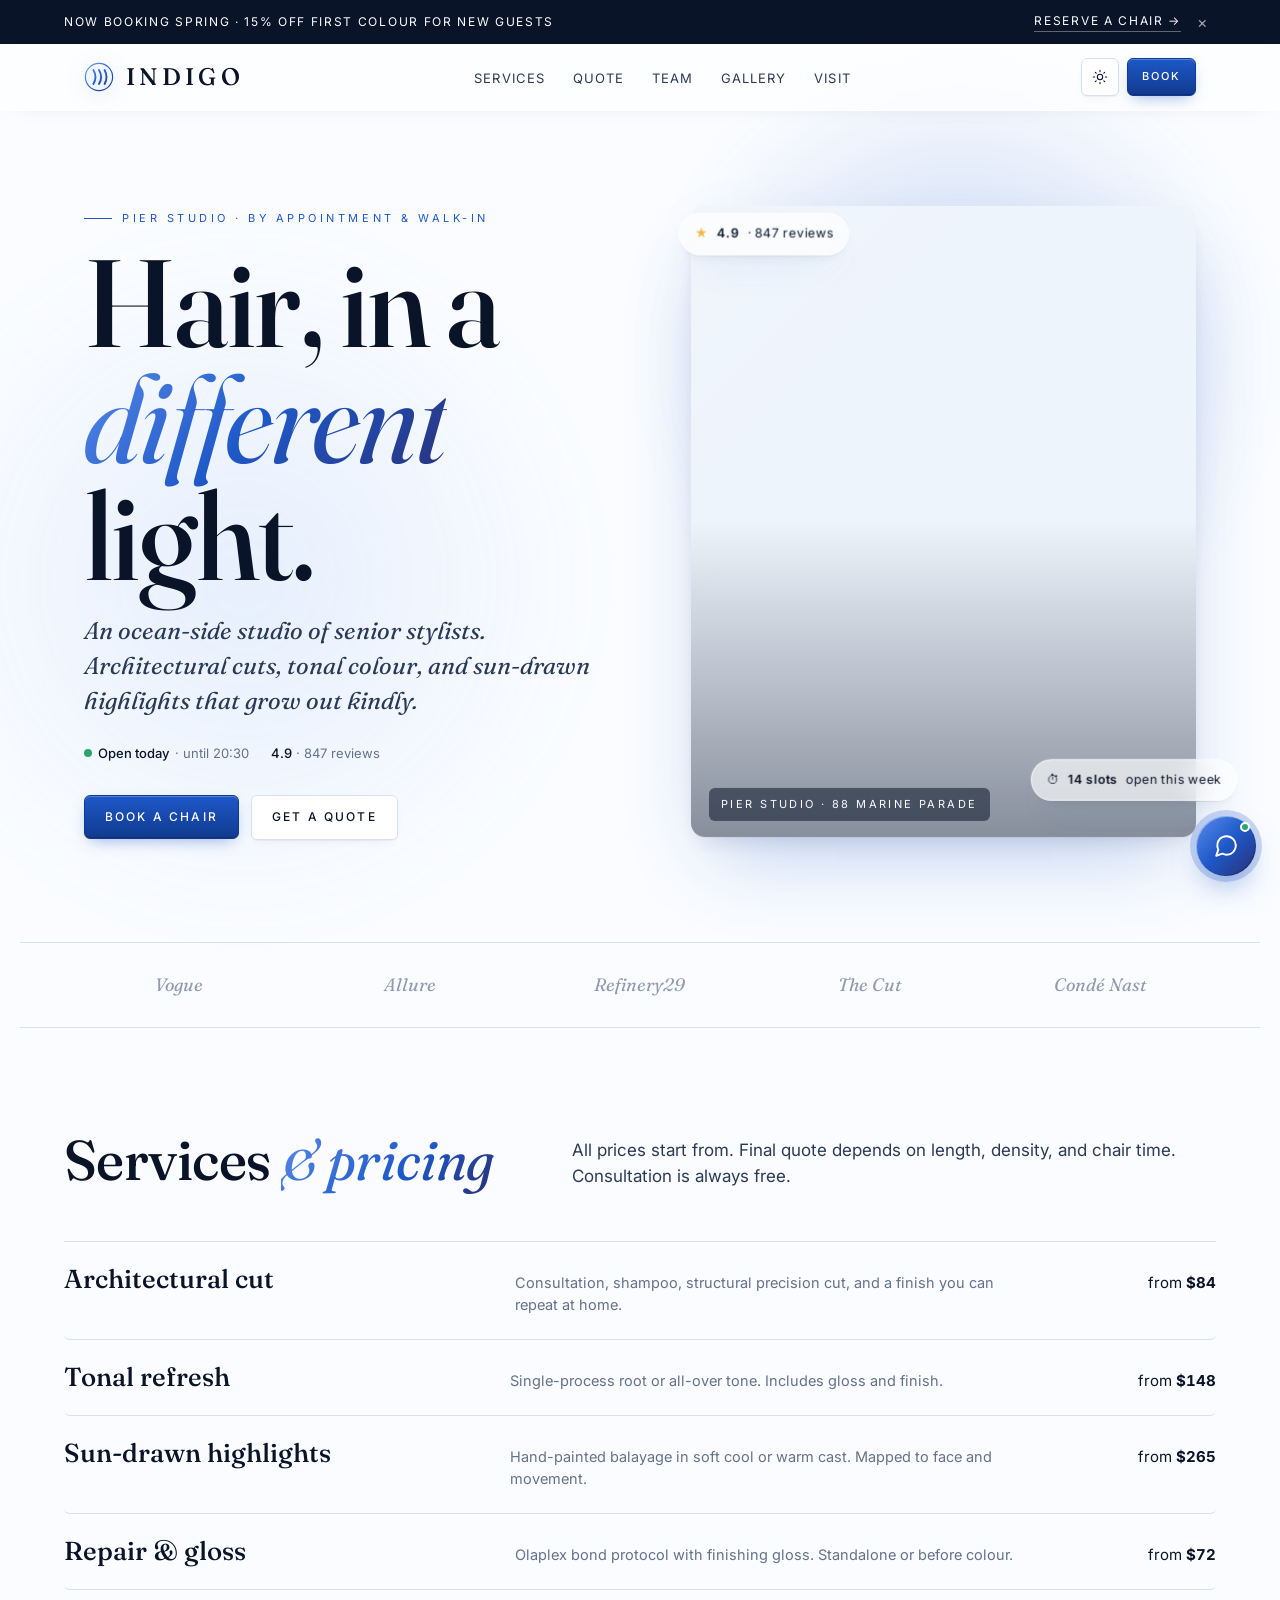
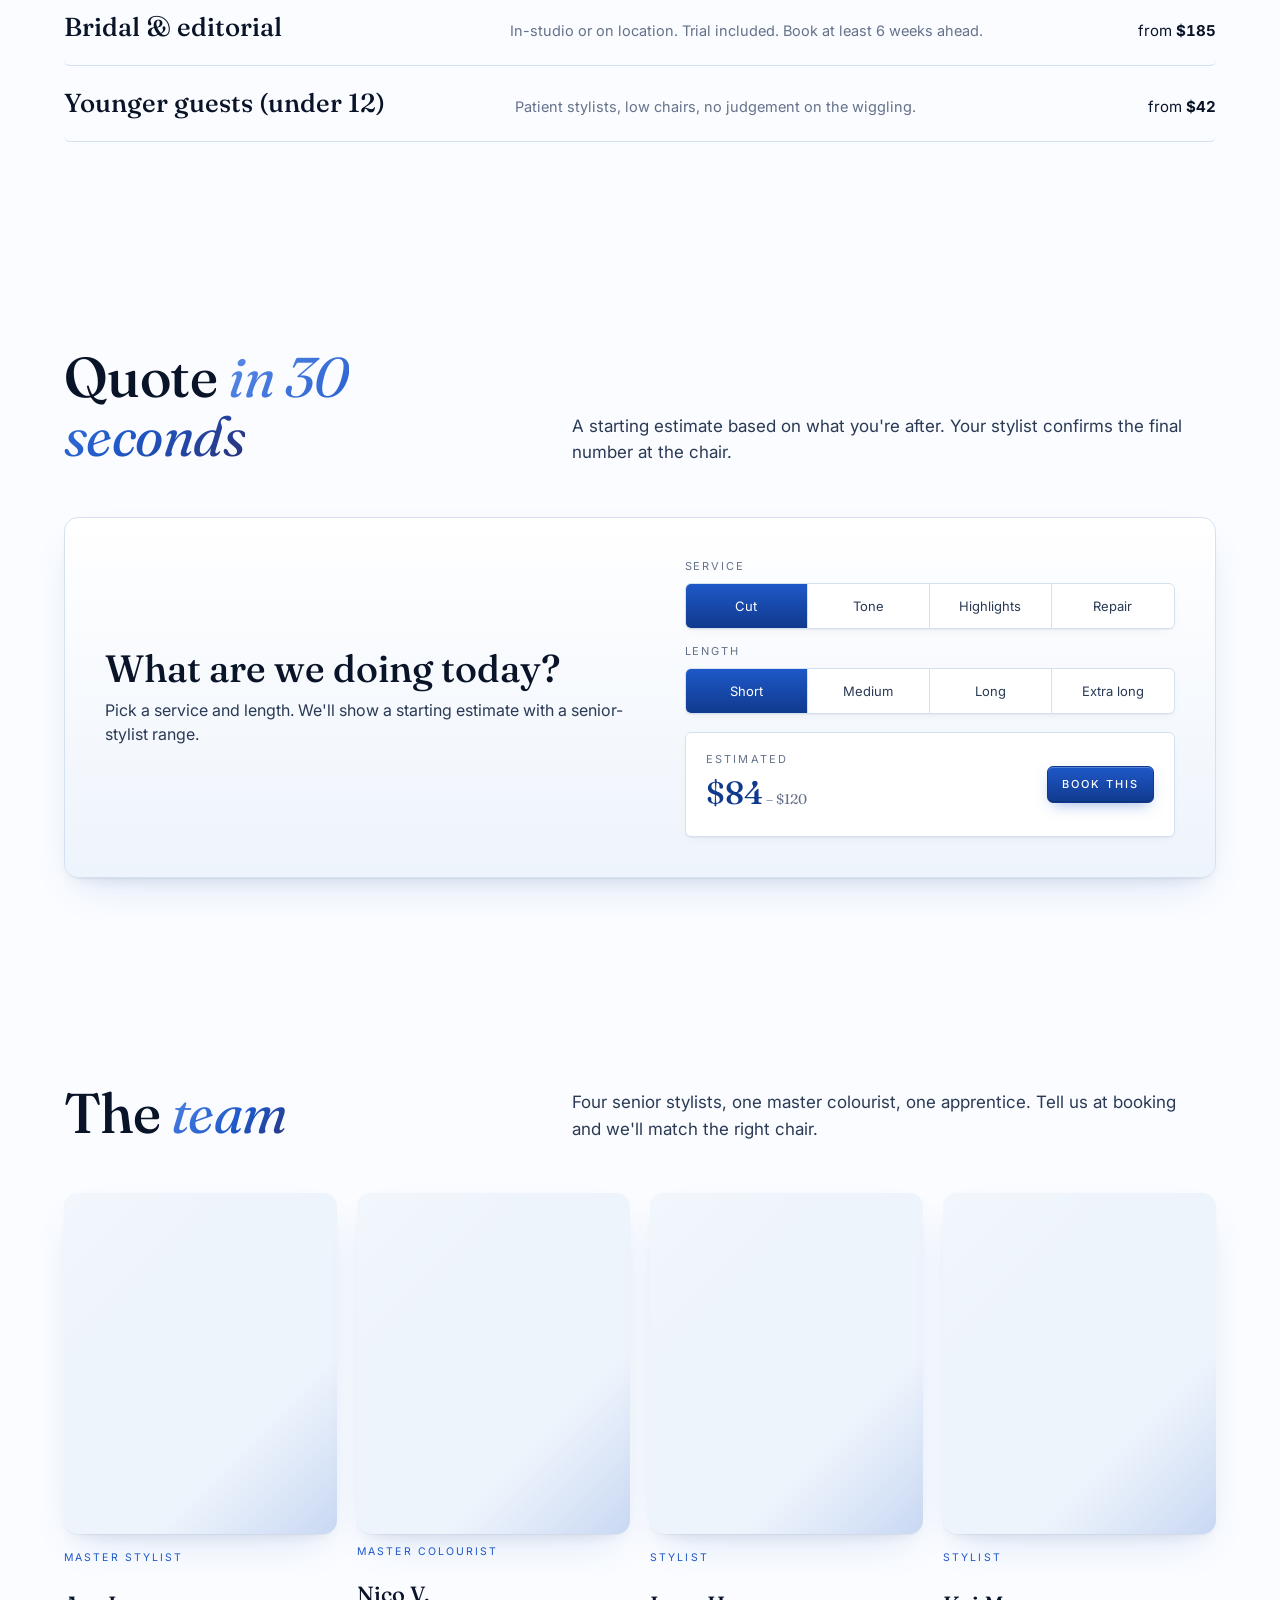
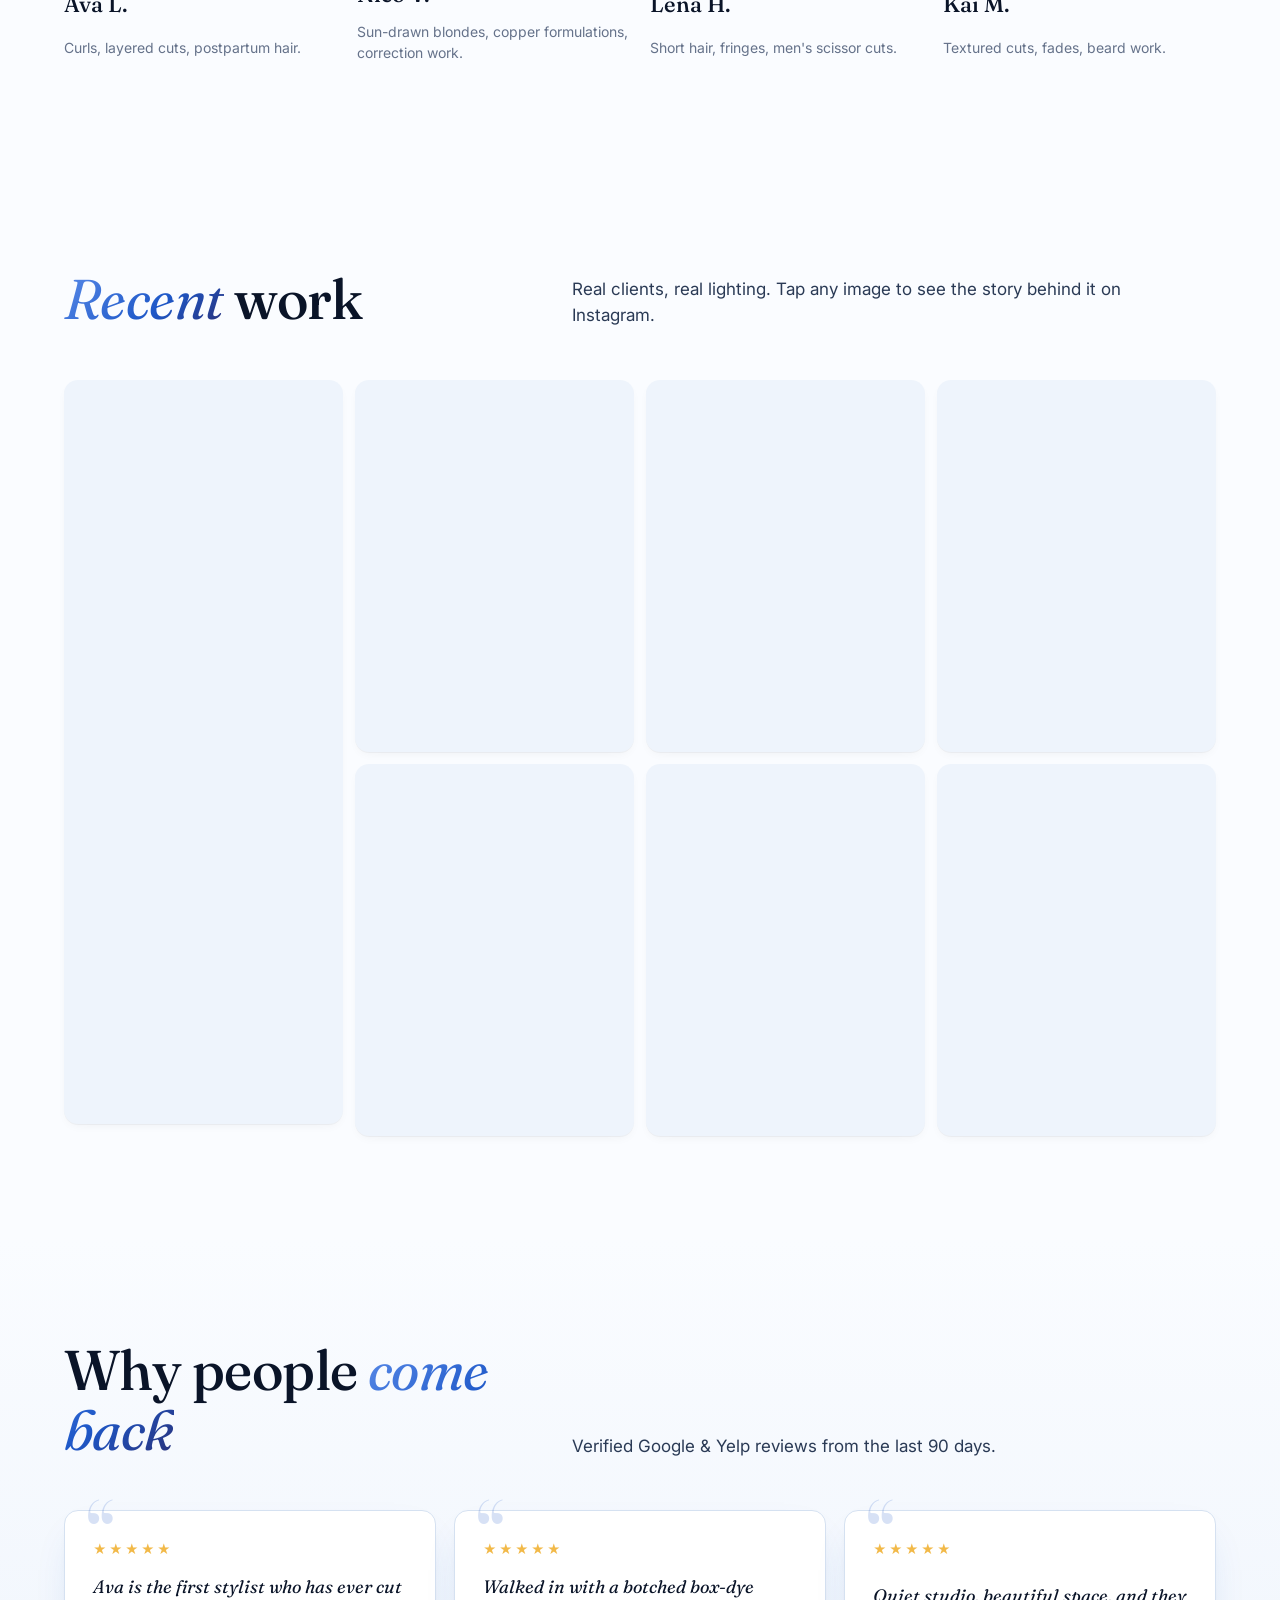
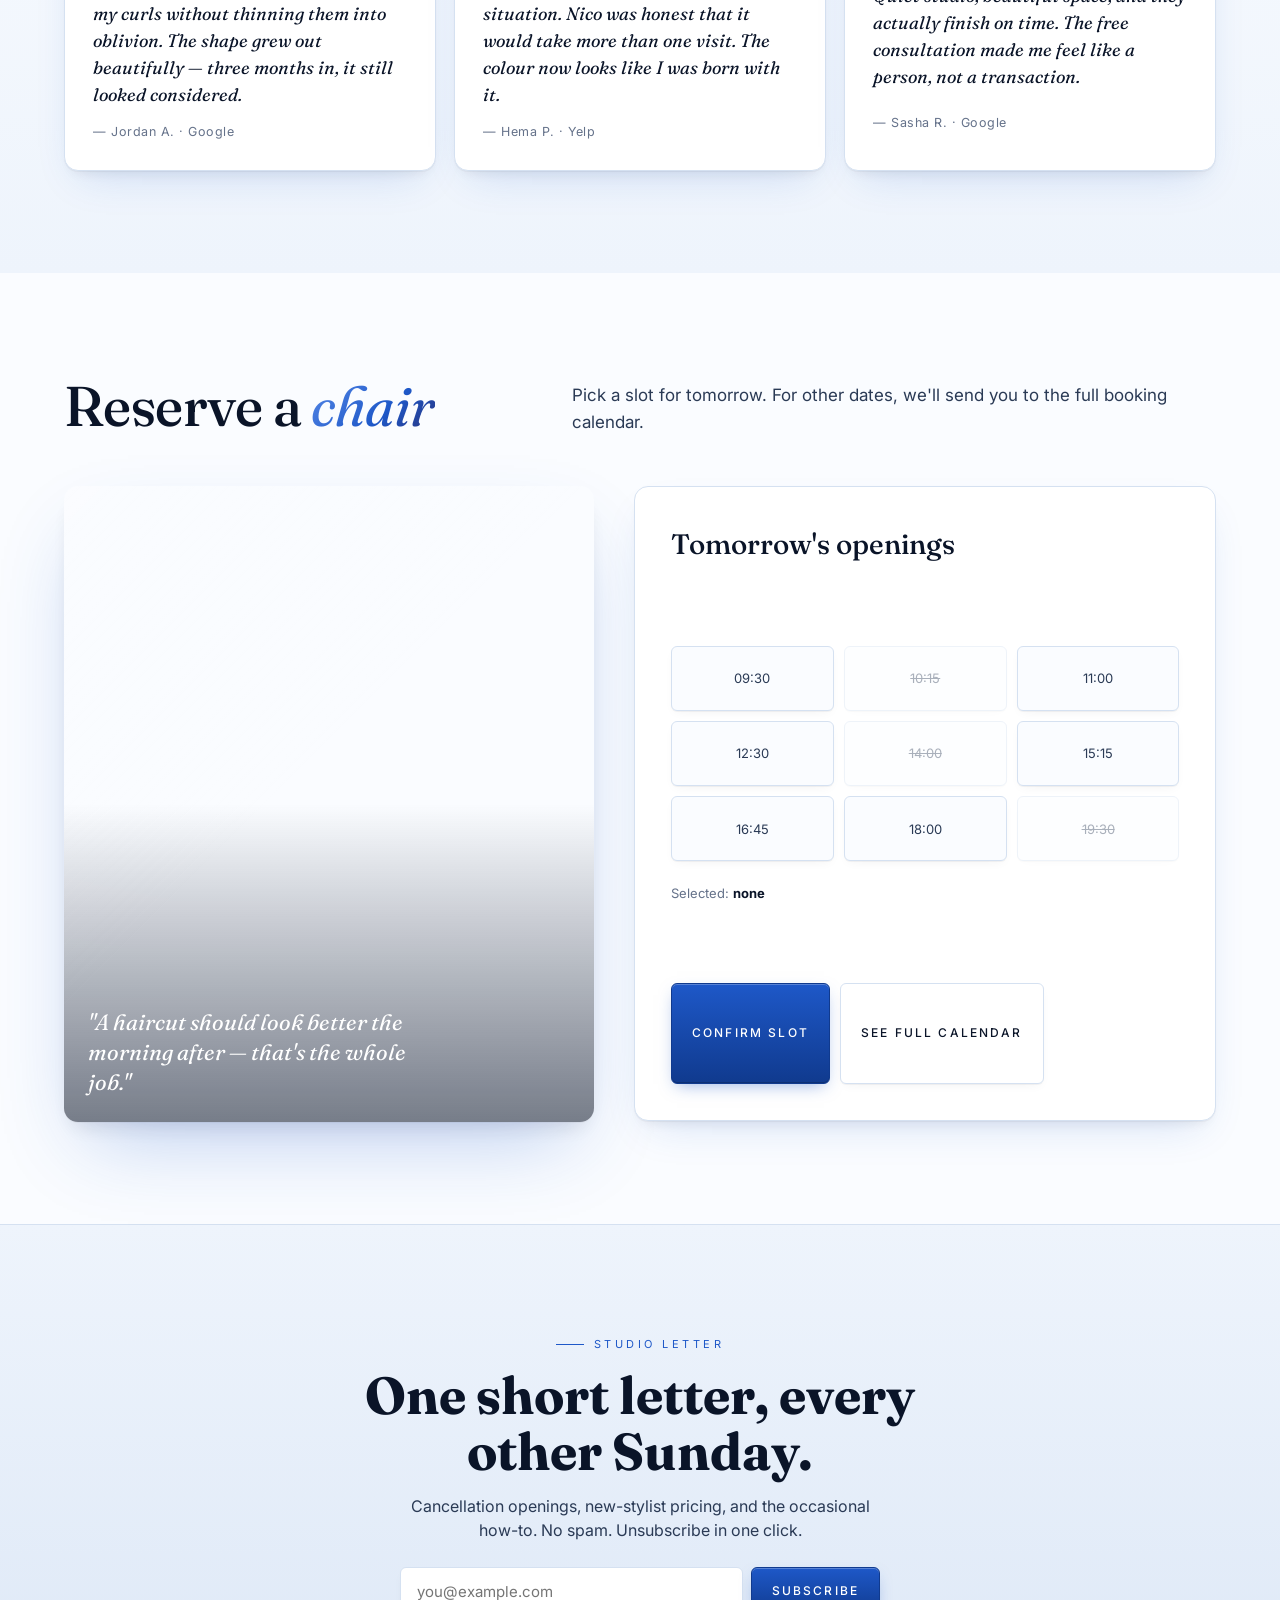
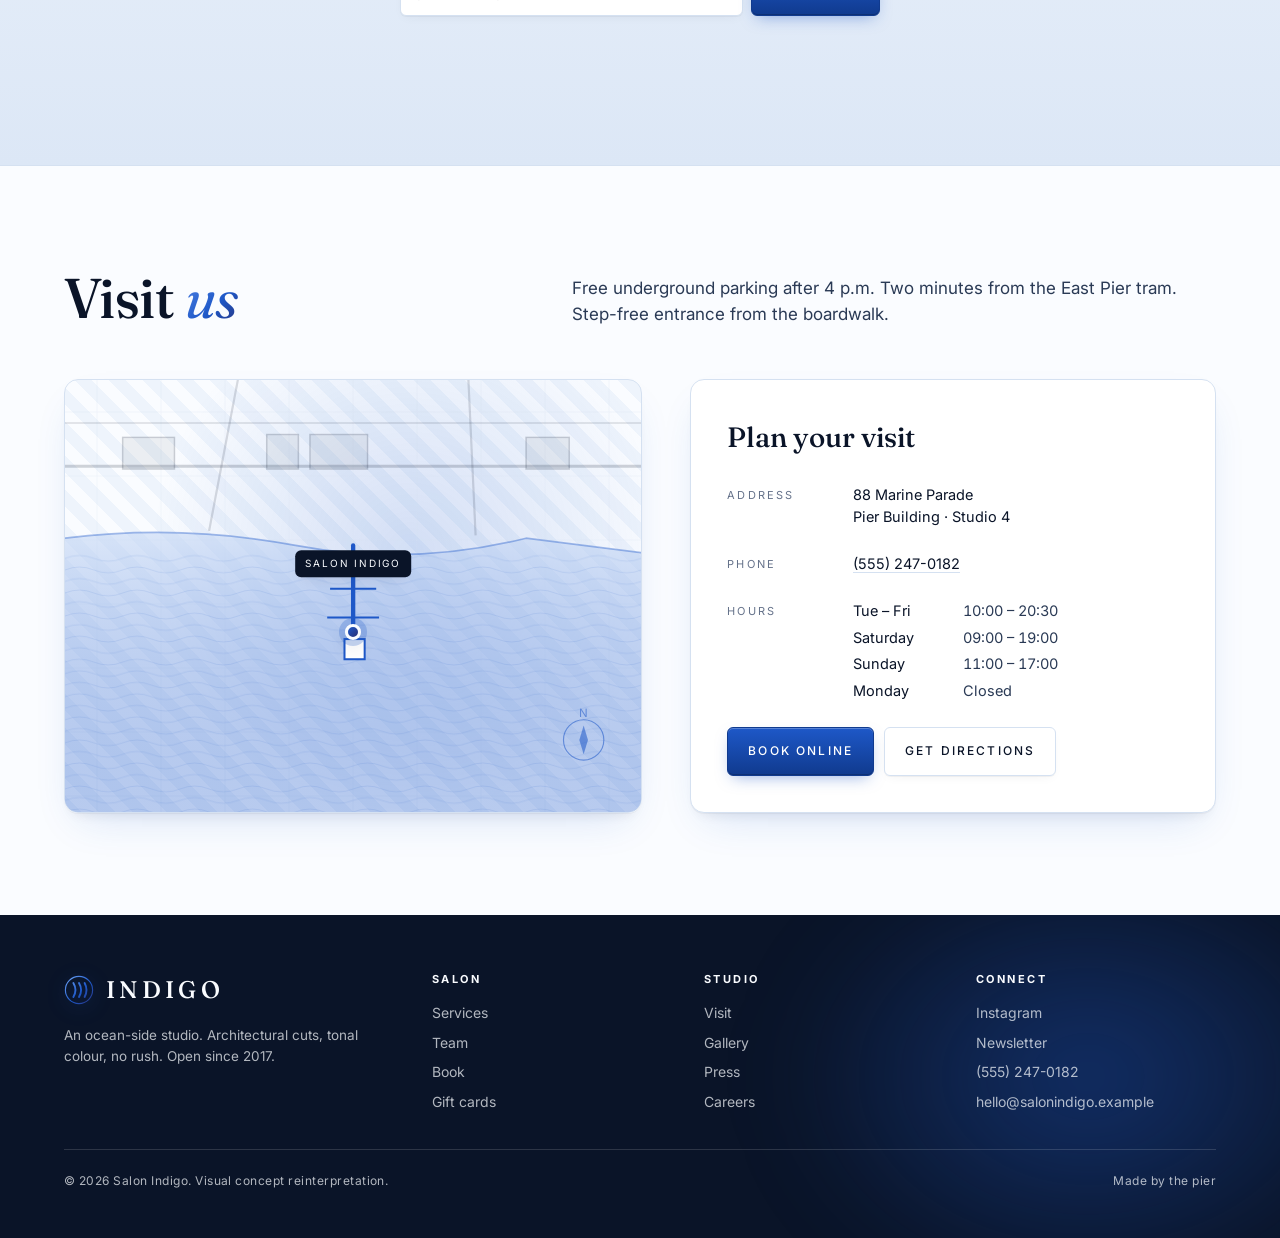
==== commit dd919bfd: "Tighten mobile font sizing across the site Reduce clamp() floors so type stops feeling oversized on " ====
--- a/indigo.html
+++ b/indigo.html
@@ -89,7 +89,7 @@
     background: var(--bg);
     color: var(--ink);
     font-family: var(--sans);
-    font-size: 16px;
+    font-size: clamp(15px, 1.4vw, 16px);
     line-height: 1.55;
     -webkit-font-smoothing: antialiased;
     text-rendering: optimizeLegibility;
@@ -131,7 +131,7 @@
   /* —— Marquee bar —— */
   .bar {
     background: var(--ink); color: var(--bg);
-    font-size: 12px; letter-spacing: 0.16em; text-transform: uppercase;
+    font-size: clamp(10.5px, 1.3vw, 12px); letter-spacing: 0.14em; text-transform: uppercase;
     padding: 10px var(--pad);
     display: flex; align-items: center; justify-content: space-between; gap: 16px;
   }
@@ -157,7 +157,7 @@
     display: inline-flex; align-items: center; gap: 12px;
     font-family: var(--serif);
     font-weight: 500;
-    font-size: 24px;
+    font-size: clamp(20px, 2.2vw, 24px);
     letter-spacing: 0.18em;
   }
   .logo .mark {
@@ -237,8 +237,8 @@
   .eyebrow::before { content: ""; width: 28px; height: 1px; background: var(--blue); }
   .h-title {
     font-family: var(--serif); font-weight: 500;
-    font-size: clamp(54px, 10vw, 132px);
-    line-height: 0.92; letter-spacing: -0.015em;
+    font-size: clamp(38px, 11vw, 124px);
+    line-height: 0.94; letter-spacing: -0.015em;
     margin: 18px 0 0;
   }
   .h-title em {
@@ -249,16 +249,16 @@
     font-variation-settings: "opsz" 144;
   }
   .h-lede {
+    margin-top: 20px;
+    font-family: var(--serif); font-style: italic;
+    font-size: clamp(16px, 2.4vw, 24px);
+    line-height: 1.45; color: var(--ink-2);
+    max-width: 32ch;
+  }
+  .h-meta {
     margin-top: 24px;
-    font-family: var(--serif); font-style: italic;
-    font-size: clamp(20px, 2.4vw, 26px);
-    line-height: 1.4; color: var(--ink-2);
-    max-width: 32ch;
-  }
-  .h-meta {
-    margin-top: 28px;
-    display: flex; flex-wrap: wrap; gap: 12px 24px;
-    font-size: 13px; color: var(--muted);
+    display: flex; flex-wrap: wrap; gap: 10px 22px;
+    font-size: clamp(12px, 1.5vw, 13px); color: var(--muted);
   }
   .h-meta b { color: var(--ink); font-weight: 500; }
   .h-meta .live { display: inline-flex; align-items: center; gap: 6px; }
@@ -329,15 +329,15 @@
   }
   .section-title {
     font-family: var(--serif); font-weight: 500;
-    font-size: clamp(34px, 5vw, 60px);
-    line-height: 1.04; letter-spacing: -0.01em; margin: 0;
+    font-size: clamp(26px, 5.4vw, 56px);
+    line-height: 1.06; letter-spacing: -0.01em; margin: 0;
   }
   .section-title em {
     font-style: italic; font-weight: 400;
     background: linear-gradient(135deg, #5C8DEA, #1E58C8 60%, #2A2F75);
     -webkit-background-clip: text; background-clip: text; color: transparent;
   }
-  .section-lede { color: var(--ink-2); font-size: 17px; max-width: 56ch; margin: 0; }
+  .section-lede { color: var(--ink-2); font-size: clamp(14.5px, 1.8vw, 17px); max-width: 56ch; margin: 0; }
 
   /* —— Press —— */
   .press {
@@ -376,12 +376,12 @@
   }
   .service-name {
     font-family: var(--serif);
-    font-size: clamp(22px, 2.4vw, 28px);
-    font-weight: 500; line-height: 1.15; margin: 0;
-  }
-  .service-desc { color: var(--muted); font-size: 14.5px; grid-column: 1 / -1; margin: 0; }
+    font-size: clamp(17px, 2.4vw, 26px);
+    font-weight: 500; line-height: 1.2; margin: 0;
+  }
+  .service-desc { color: var(--muted); font-size: clamp(13px, 1.6vw, 14.5px); grid-column: 1 / -1; margin: 0; }
   @media (min-width: 720px) { .service-desc { grid-column: auto; max-width: 56ch; } }
-  .service-price { font-feature-settings: "tnum" 1; font-size: 15px; white-space: nowrap; }
+  .service-price { font-feature-settings: "tnum" 1; font-size: clamp(13.5px, 1.6vw, 15px); white-space: nowrap; }
   .service-price small { color: var(--muted); font-weight: 400; }
 
   /* —— Estimator —— */
@@ -399,9 +399,9 @@
   @media (min-width: 880px) { .estimator { grid-template-columns: 1.1fr 1fr; align-items: center; gap: 40px; } }
   .estimator h3 {
     font-family: var(--serif); font-weight: 500;
-    font-size: clamp(28px, 3.4vw, 40px); line-height: 1.05; margin: 0 0 8px;
-  }
-  .estimator p { color: var(--ink-2); margin: 0; }
+    font-size: clamp(22px, 3.4vw, 38px); line-height: 1.1; margin: 0 0 8px;
+  }
+  .estimator p { color: var(--ink-2); font-size: clamp(14px, 1.7vw, 16px); margin: 0; }
   .est-form { display: grid; gap: 14px; }
   .field { display: grid; gap: 8px; }
   .field label { font-size: 11px; letter-spacing: 0.18em; text-transform: uppercase; color: var(--muted); }
@@ -432,8 +432,8 @@
     box-shadow: var(--shadow-1);
   }
   .est-out .label { font-size: 11px; letter-spacing: 0.2em; text-transform: uppercase; color: var(--muted); }
-  .est-out .price { font-family: var(--serif); font-size: 32px; font-weight: 500; color: var(--blue-2); }
-  .est-out .price small { font-size: 14px; color: var(--muted); font-weight: 400; }
+  .est-out .price { font-family: var(--serif); font-size: clamp(24px, 4.2vw, 32px); font-weight: 500; color: var(--blue-2); }
+  .est-out .price small { font-size: clamp(12.5px, 1.6vw, 14px); color: var(--muted); font-weight: 400; }
 
   /* —— Team —— */
   .team-grid {
@@ -464,9 +464,9 @@
     transition: opacity var(--t-med);
   }
   .stylist:hover .stylist-photo { box-shadow: var(--shadow-3); }
-  .stylist h3 { font-family: var(--serif); font-weight: 500; font-size: 22px; margin: 6px 0 0; }
-  .stylist .role { color: var(--blue); font-size: 11px; letter-spacing: 0.2em; text-transform: uppercase; }
-  .stylist p { color: var(--muted); font-size: 14px; margin: 0; }
+  .stylist h3 { font-family: var(--serif); font-weight: 500; font-size: clamp(18px, 2.2vw, 22px); margin: 6px 0 0; }
+  .stylist .role { color: var(--blue); font-size: 10.5px; letter-spacing: 0.2em; text-transform: uppercase; }
+  .stylist p { color: var(--muted); font-size: clamp(13px, 1.6vw, 14px); margin: 0; }
 
   /* —— Gallery —— */
   .gallery {
@@ -526,10 +526,10 @@
   .review .stars { color: #F2B948; letter-spacing: 2px; font-size: 13px; }
   .review blockquote {
     font-family: var(--serif); font-style: italic;
-    font-size: 18px; line-height: 1.5;
+    font-size: clamp(15px, 1.9vw, 18px); line-height: 1.5;
     margin: 0; color: var(--ink);
   }
-  .review cite { color: var(--muted); font-style: normal; font-size: 13px; letter-spacing: 0.04em; }
+  .review cite { color: var(--muted); font-style: normal; font-size: 12.5px; letter-spacing: 0.04em; }
 
   /* —— Booking —— */
   .booking {
@@ -559,13 +559,13 @@
   }
   .booking-image em {
     font-family: var(--serif);
-    font-size: 22px; line-height: 1.3;
+    font-size: clamp(16px, 2.2vw, 22px); line-height: 1.35;
     font-style: italic;
     max-width: 24ch;
     position: relative;
   }
   .booking-card { padding: clamp(24px, 4vw, 36px); display: grid; gap: 22px; box-shadow: var(--shadow-2); }
-  .booking-card h3 { font-family: var(--serif); font-weight: 500; font-size: 28px; margin: 0; }
+  .booking-card h3 { font-family: var(--serif); font-weight: 500; font-size: clamp(20px, 2.8vw, 28px); margin: 0; }
   .slots { display: grid; gap: 10px; grid-template-columns: repeat(3, 1fr); }
   .slot {
     border: 1px solid var(--line);
@@ -595,12 +595,12 @@
   .nl-inner { max-width: 720px; margin: 0 auto; text-align: center; }
   .nl-inner h2 {
     font-family: var(--serif);
-    font-size: clamp(34px, 5vw, 56px);
-    line-height: 1.05;
+    font-size: clamp(26px, 5.4vw, 52px);
+    line-height: 1.08;
     margin: 0 auto 14px;
     max-width: 18ch;
   }
-  .nl-inner p { color: var(--ink-2); margin: 0 auto 24px; max-width: 48ch; }
+  .nl-inner p { color: var(--ink-2); font-size: clamp(14px, 1.7vw, 16px); margin: 0 auto 24px; max-width: 48ch; }
   .nl-form { display: grid; gap: 8px; grid-template-columns: 1fr; max-width: 480px; margin: 0 auto; }
   @media (min-width: 600px) { .nl-form { grid-template-columns: 1fr auto; } }
   .nl-form input {
@@ -665,7 +665,7 @@
     display: grid; gap: 20px;
     box-shadow: var(--shadow-2);
   }
-  .info-card h3 { font-family: var(--serif); font-weight: 500; font-size: 28px; margin: 0; }
+  .info-card h3 { font-family: var(--serif); font-weight: 500; font-size: clamp(20px, 2.8vw, 28px); margin: 0; }
   .info-row { display: grid; grid-template-columns: 110px 1fr; gap: 16px; align-items: start; font-size: 14.5px; margin: 0; }
   .info-row dt { color: var(--muted); font-size: 11px; letter-spacing: 0.2em; text-transform: uppercase; padding-top: 3px; }
   .info-row dd { margin: 0; color: var(--ink); }
@@ -901,7 +901,7 @@
   }
   .modal-head h2 {
     font-family: var(--serif); font-weight: 500;
-    font-size: 22px; margin: 0; flex: 1;
+    font-size: clamp(17px, 2.4vw, 22px); margin: 0; flex: 1;
   }
   .modal-head .step-pill {
     font-size: 11px; letter-spacing: 0.16em; text-transform: uppercase;
@@ -962,9 +962,9 @@
     background: linear-gradient(180deg, var(--surface), var(--blue-soft));
     box-shadow: 0 0 0 2px color-mix(in oklab, var(--blue) 20%, transparent), var(--shadow-2);
   }
-  .opt b { font-family: var(--serif); font-weight: 500; font-size: 16px; }
-  .opt small { color: var(--muted); font-size: 12px; }
-  .opt-price { color: var(--blue-2); font-size: 13px; font-weight: 500; }
+  .opt b { font-family: var(--serif); font-weight: 500; font-size: clamp(14.5px, 1.7vw, 16px); }
+  .opt small { color: var(--muted); font-size: 11.5px; line-height: 1.4; }
+  .opt-price { color: var(--blue-2); font-size: 12.5px; font-weight: 500; }
 
   .opt-stylist { grid-template-columns: auto 1fr; align-items: center; gap: 14px; padding: 12px 14px; }
   .opt-stylist .av {
